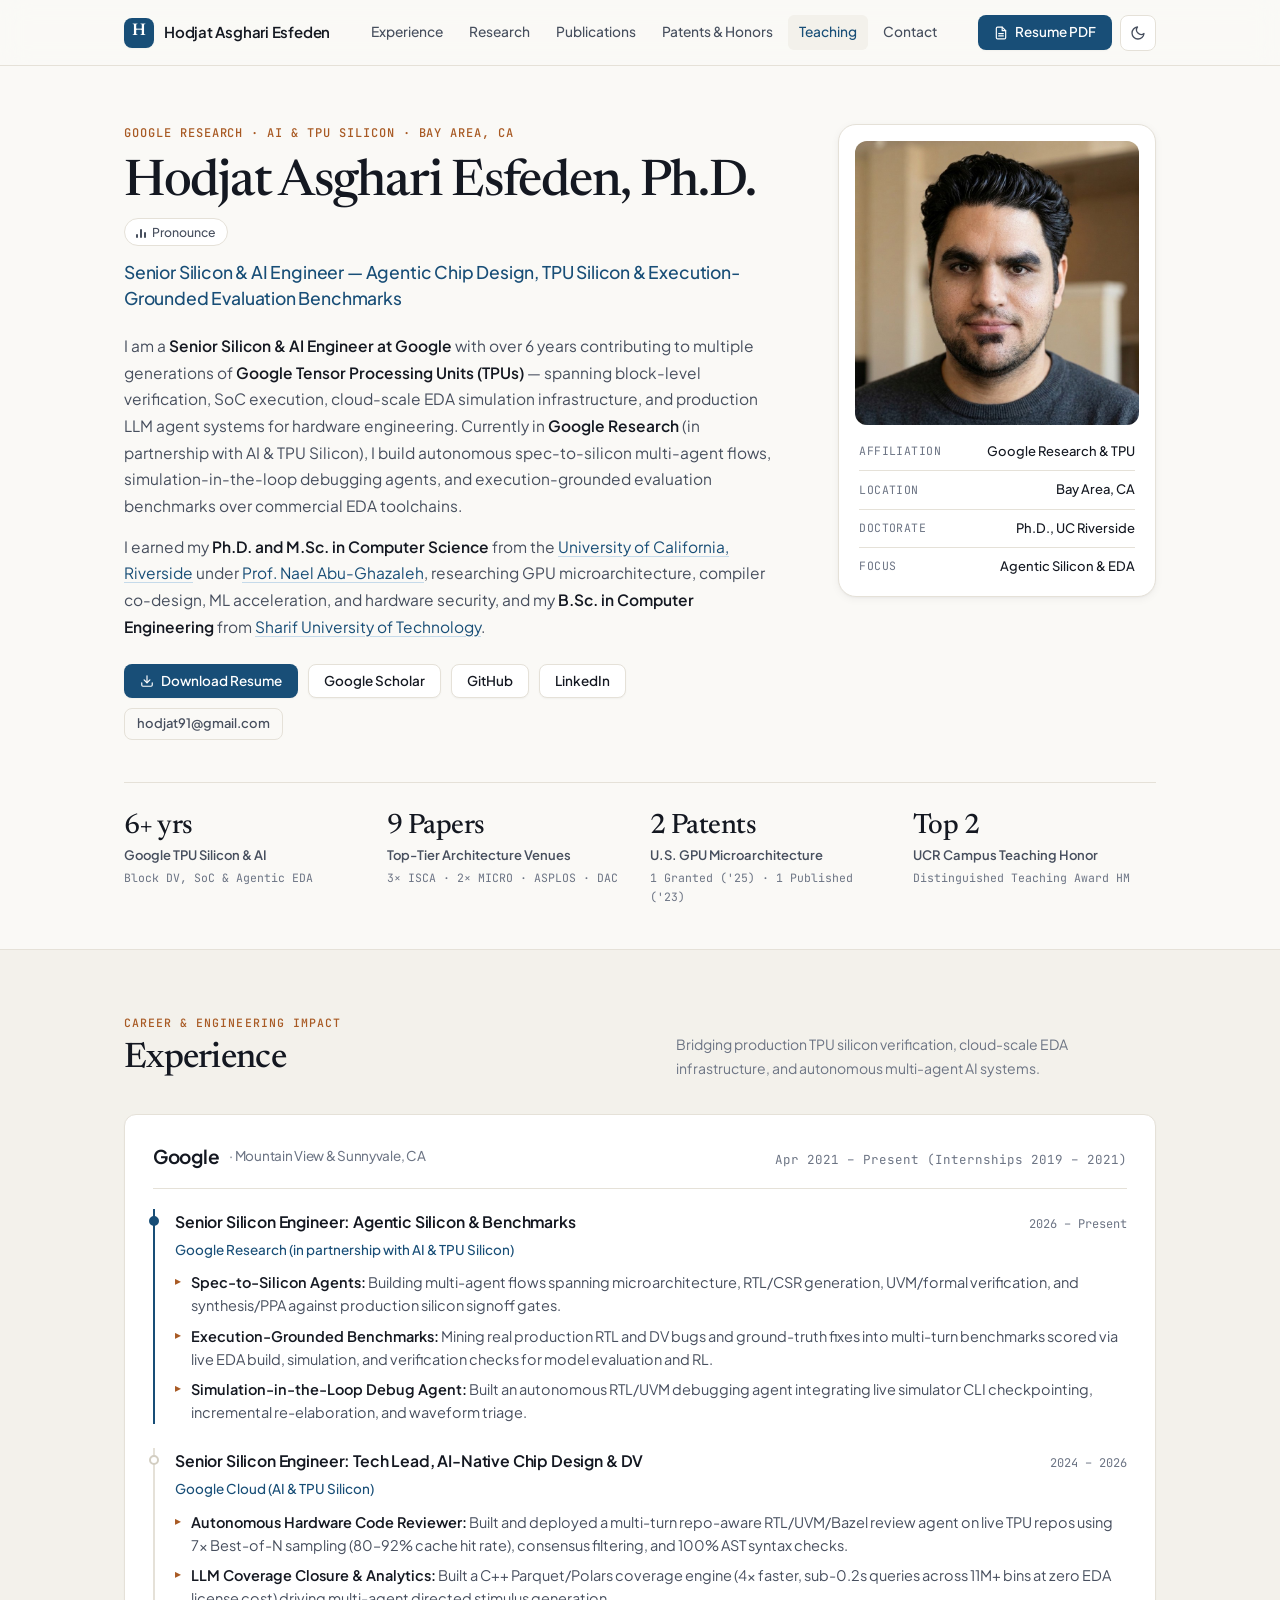
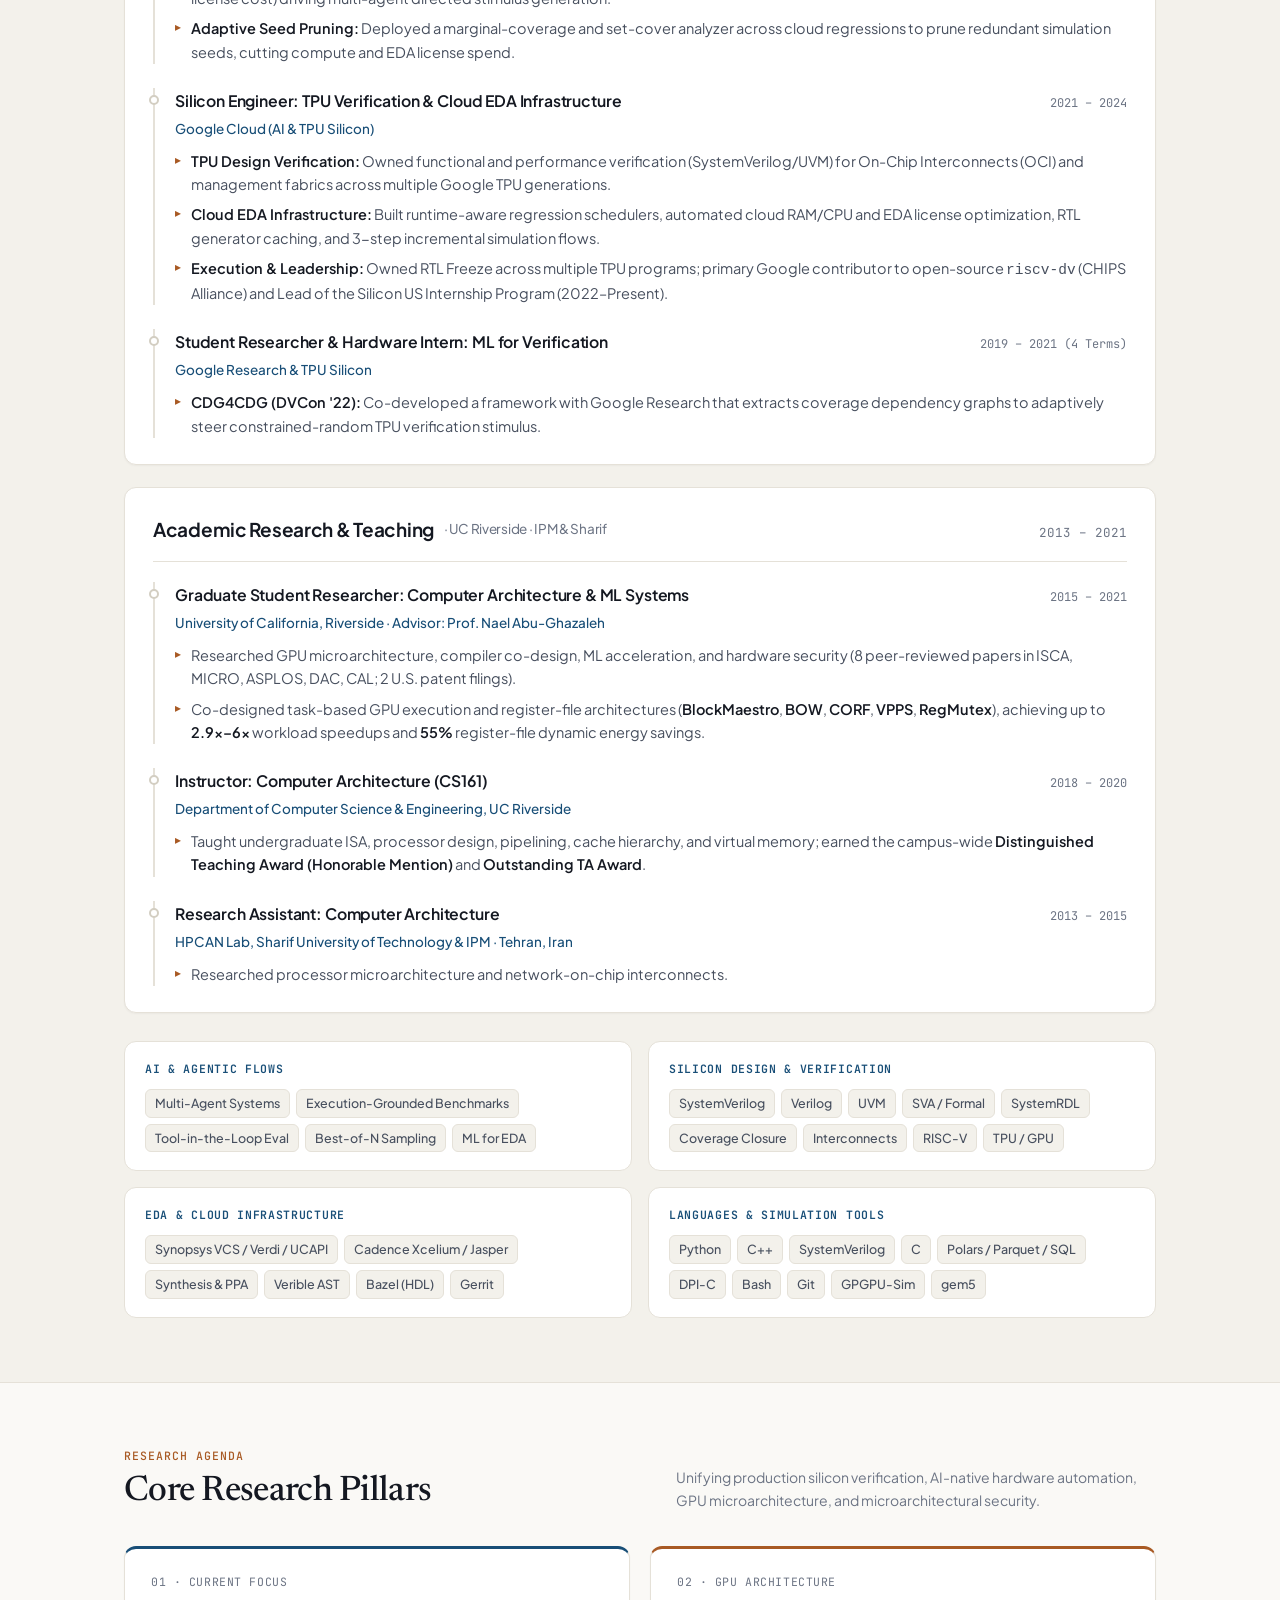
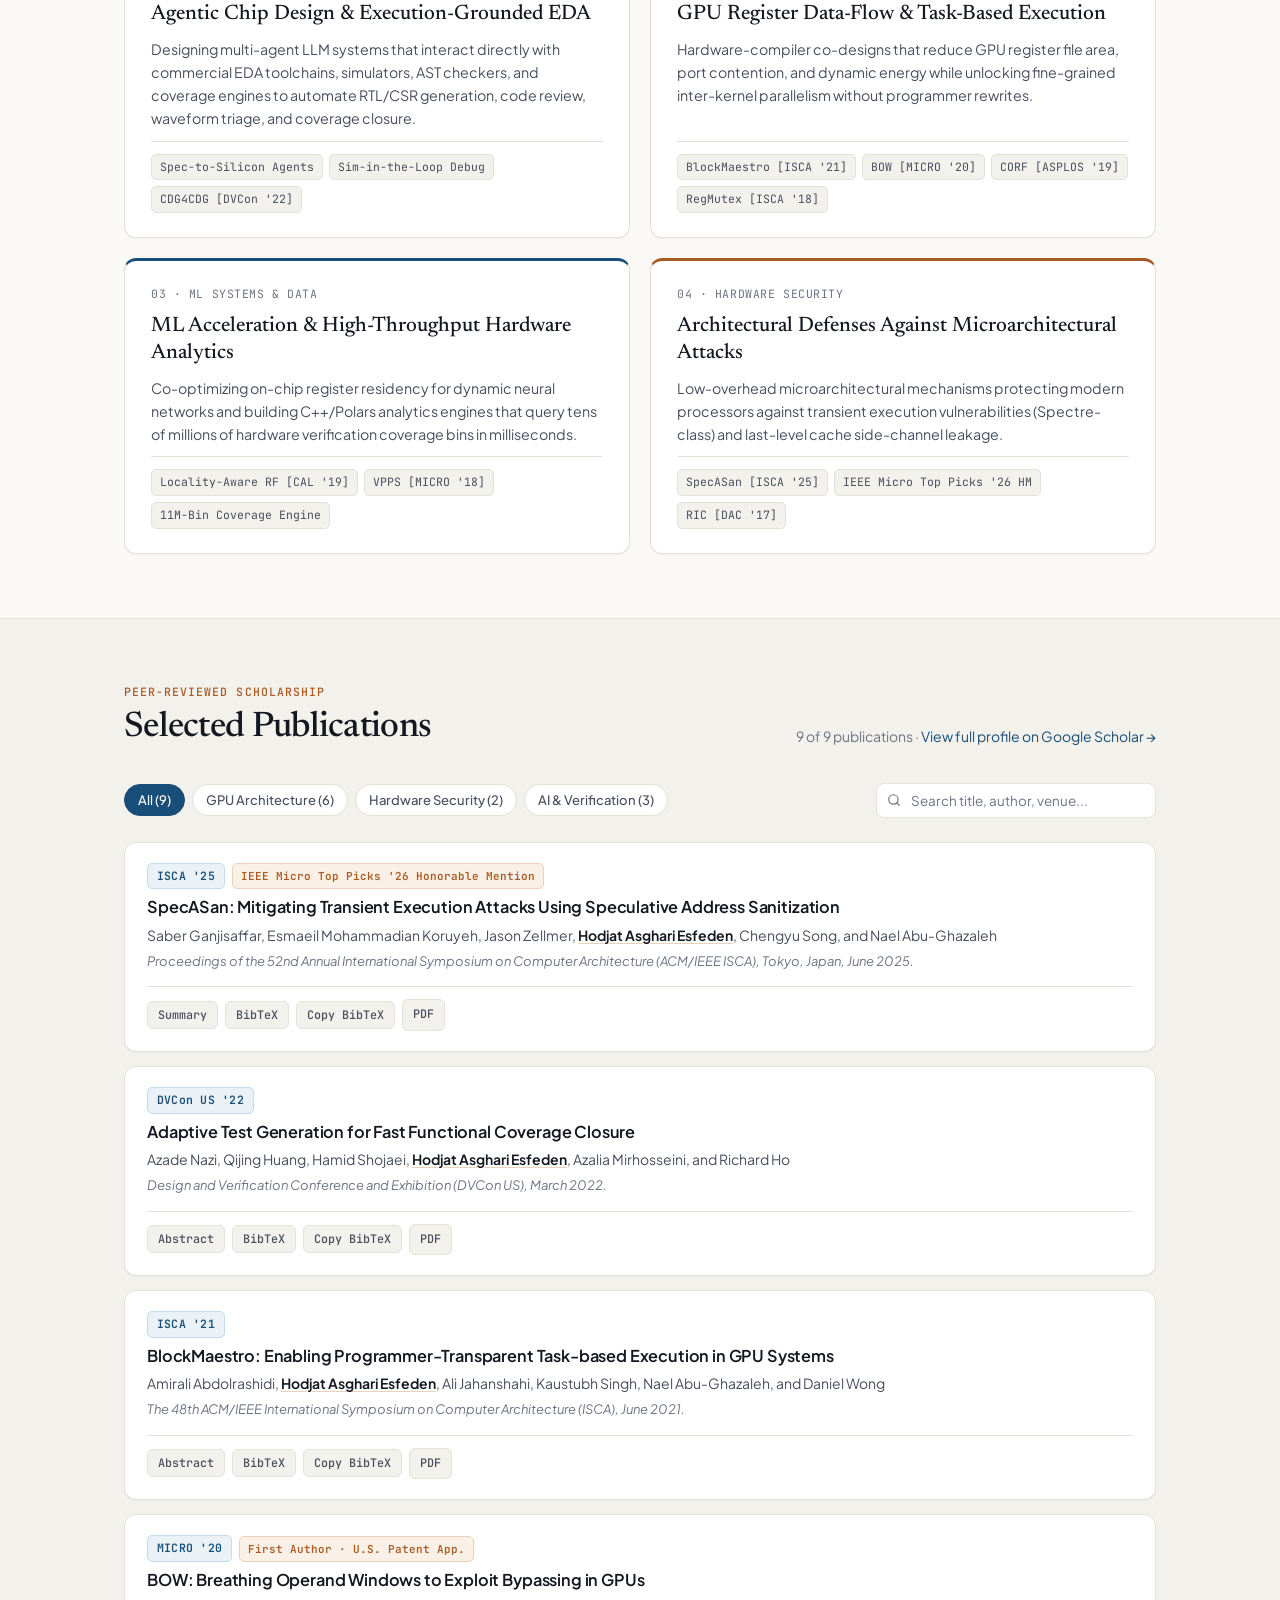
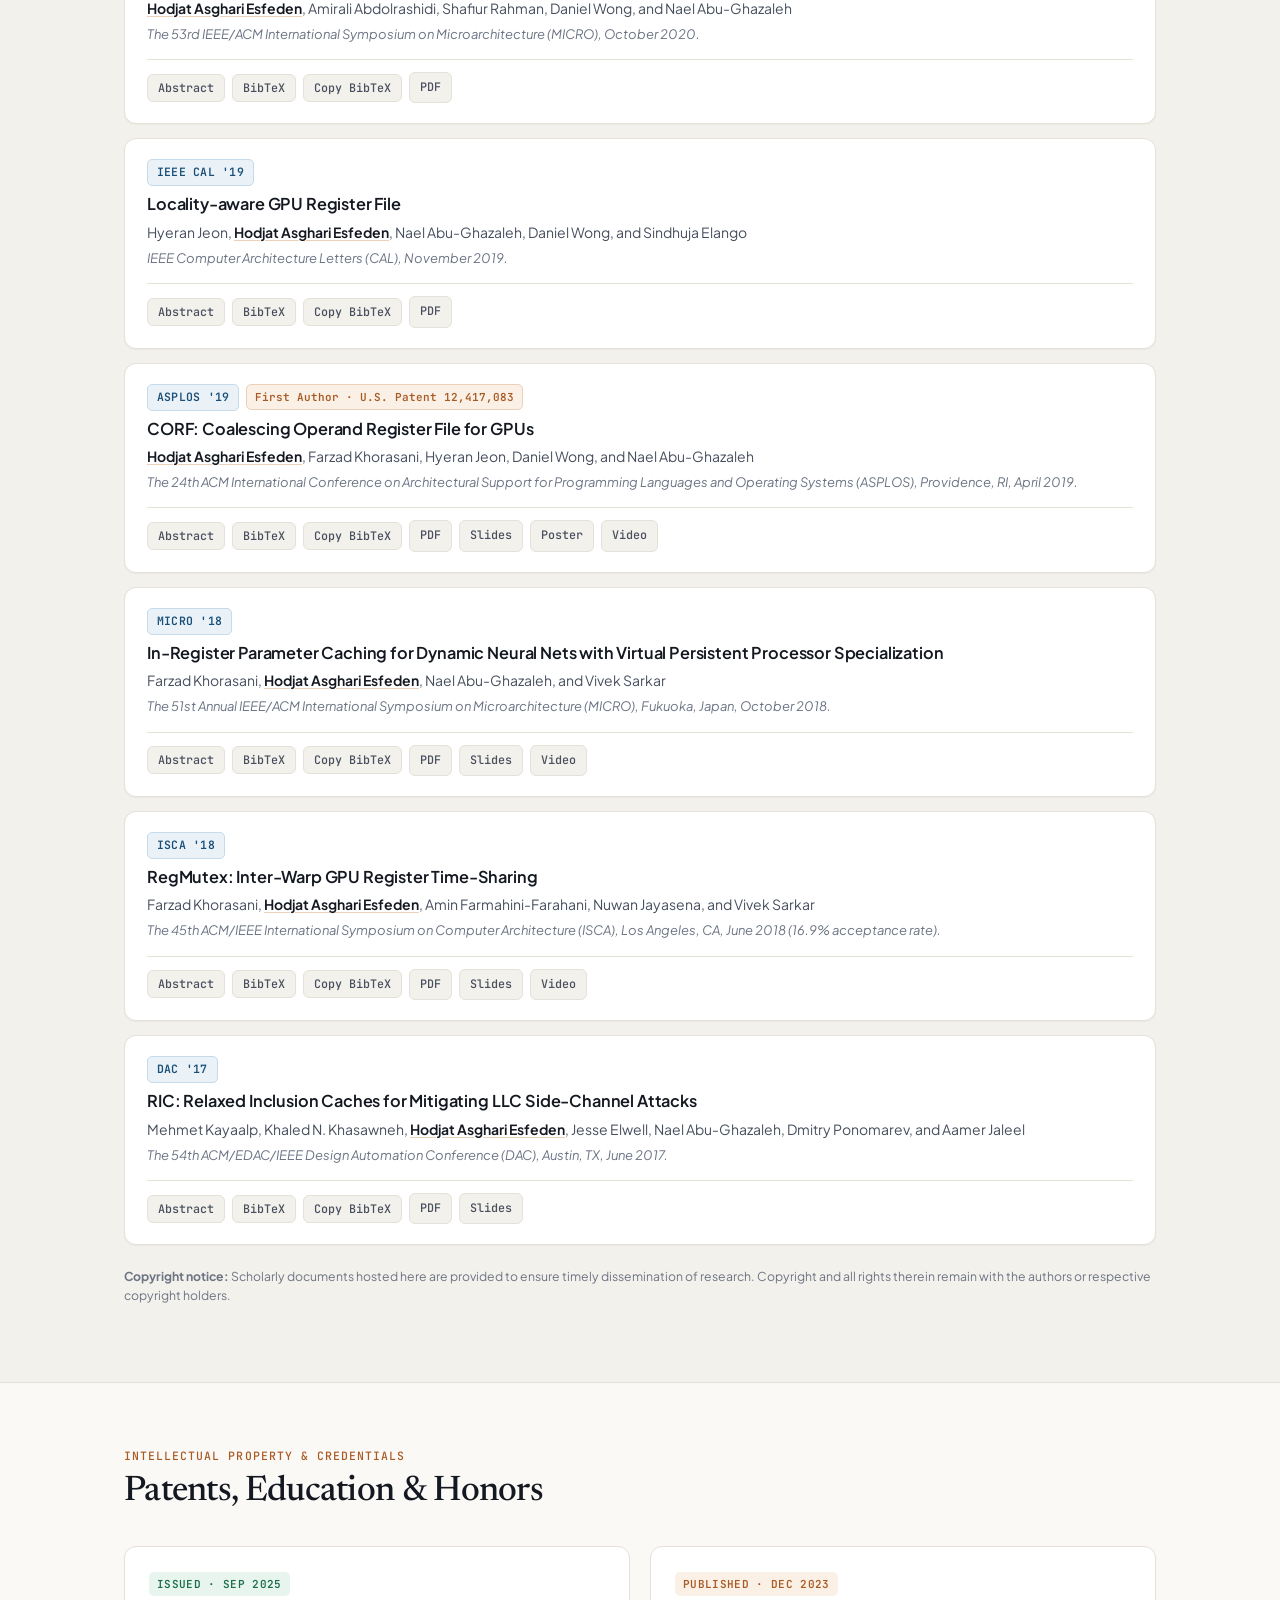
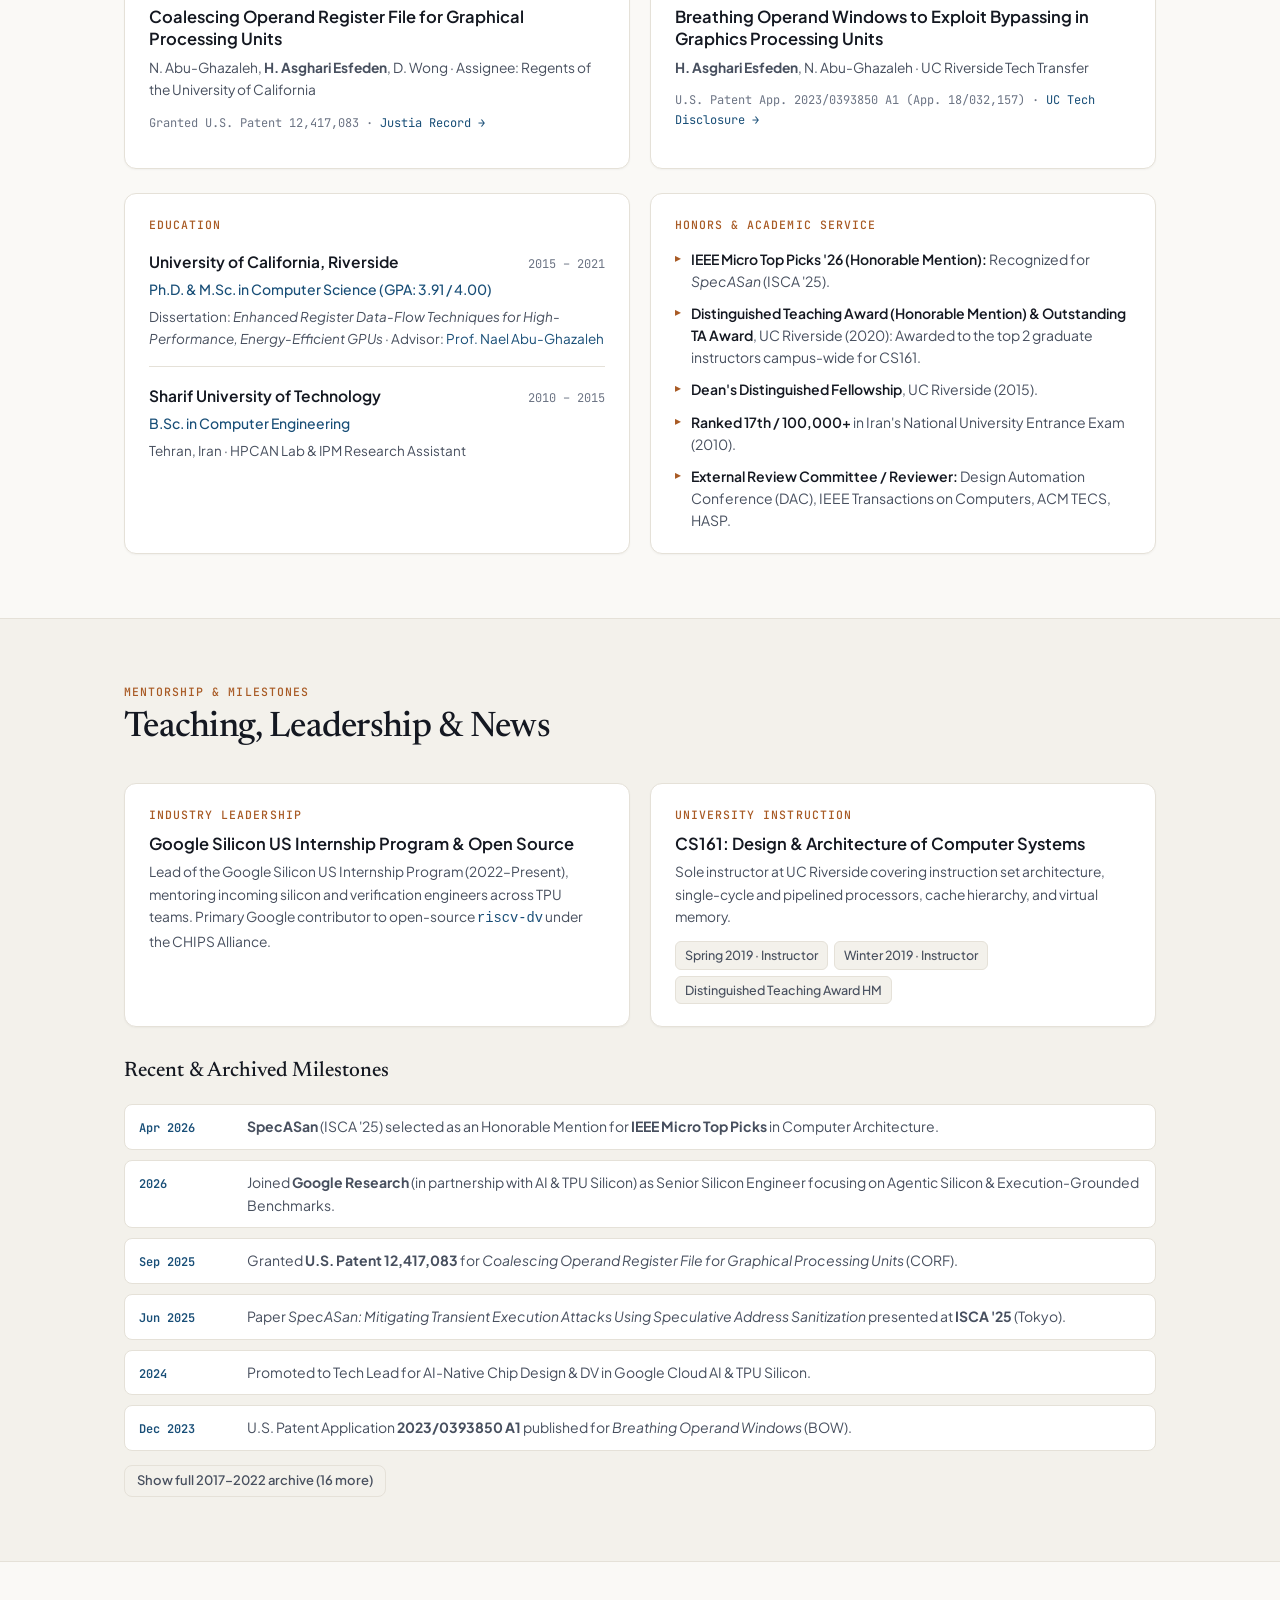
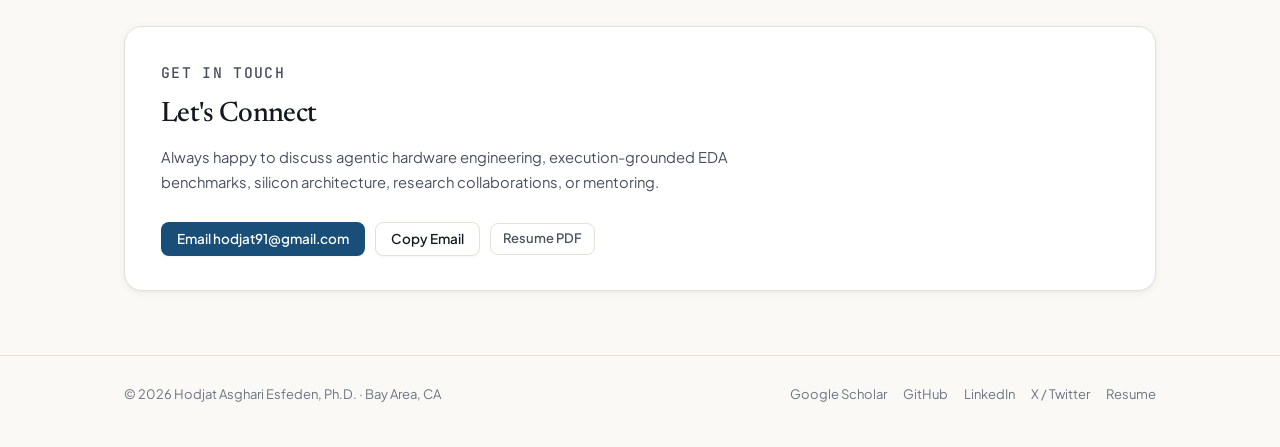
==== index.html @ d4c68d3a "Initial publish of redesigned hodjat.me personal website" ====
<!DOCTYPE html>
<html lang="en">
<head>
  <meta charset="UTF-8" />
  <meta name="viewport" content="width=device-width, initial-scale=1.0" />
  <title>Hodjat Asghari Esfeden, Ph.D. — Senior Silicon &amp; AI Engineer</title>
  <meta name="description" content="Hodjat Asghari Esfeden, Ph.D. — Senior Silicon & AI Engineer at Google (Google Research & TPU Silicon). Agentic chip design, execution-grounded EDA benchmarks, TPU verification, GPU microarchitecture, and hardware security." />
  <meta name="author" content="Hodjat Asghari Esfeden" />
  <meta name="keywords" content="Hodjat Asghari Esfeden, Senior Silicon Engineer, Google Research, Google TPU, Agentic Chip Design, ML for EDA, Design Verification, UVM, SystemVerilog, GPU Microarchitecture, Computer Architecture, ISCA, MICRO, ASPLOS, DAC, UC Riverside" />

  <meta property="og:type" content="website" />
  <meta property="og:url" content="https://hodjat.me/" />
  <meta property="og:title" content="Hodjat Asghari Esfeden, Ph.D. — Senior Silicon &amp; AI Engineer" />
  <meta property="og:description" content="Senior Silicon & AI Engineer at Google building autonomous spec-to-silicon multi-agent flows, execution-grounded EDA benchmarks, and TPU verification infrastructure." />
  <meta property="og:image" content="https://hodjat.me/assets/hodjat-portrait.jpg" />

  <link rel="icon" type="image/svg+xml" href="data:image/svg+xml,%3Csvg xmlns='http://www.w3.org/2000/svg' viewBox='0 0 64 64'%3E%3Crect width='64' height='64' rx='14' fill='%23184e77'/%3E%3Ctext x='50%25' y='54%25' dominant-baseline='middle' text-anchor='middle' fill='%23ffffff' font-family='Georgia,serif' font-size='36' font-weight='600'%3EH%3C/text%3E%3C/svg%3E" />

  <link rel="preconnect" href="https://fonts.googleapis.com" />
  <link rel="preconnect" href="https://fonts.gstatic.com" crossorigin />
  <link href="https://fonts.googleapis.com/css2?family=JetBrains+Mono:wght@400;500;600&family=Newsreader:ital,opsz,wght@0,6..72,400;0,6..72,500;0,6..72,600;1,6..72,400&family=Plus+Jakarta+Sans:wght@400;500;600;700&display=swap" rel="stylesheet" />

  <link rel="stylesheet" href="styles.css" />

  <script type="application/ld+json">
  {
    "@context": "https://schema.org",
    "@type": "Person",
    "name": "Hodjat Asghari Esfeden",
    "honorificSuffix": "Ph.D.",
    "jobTitle": "Senior Silicon & AI Engineer",
    "worksFor": { "@type": "Organization", "name": "Google" },
    "alumniOf": [
      { "@type": "CollegeOrUniversity", "name": "University of California, Riverside" },
      { "@type": "CollegeOrUniversity", "name": "Sharif University of Technology" }
    ],
    "url": "https://hodjat.me",
    "sameAs": [
      "https://www.linkedin.com/in/hodjat-asghari-esfeden-b8448784/",
      "https://scholar.google.com/citations?user=2jTzd5YAAAAJ",
      "https://github.com/hodjat91",
      "https://x.com/hodjat91"
    ]
  }
  </script>
</head>
<body>
  <audio id="name-audio" preload="none">
    <source src="name.ogg" type="audio/ogg" />
  </audio>

  <!-- ==================== Header / Navigation ==================== -->
  <header class="site-header">
    <div class="container nav-inner">
      <a href="#top" class="brand">
        <span class="brand-mark" aria-hidden="true">H</span>
        <span>Hodjat Asghari Esfeden</span>
      </a>

      <nav aria-label="Primary navigation">
        <ul class="nav-links">
          <li><a href="#experience">Experience</a></li>
          <li><a href="#research">Research</a></li>
          <li><a href="#publications">Publications</a></li>
          <li><a href="#patents">Patents &amp; Honors</a></li>
          <li><a href="#teaching">Teaching</a></li>
          <li><a href="#contact">Contact</a></li>
        </ul>
      </nav>

      <div class="nav-actions">
        <a href="Hodjat_Resume.pdf" target="_blank" rel="noopener" class="btn btn-primary nav-resume-desktop" id="nav-resume-btn">
          <svg width="14" height="14" viewBox="0 0 24 24" fill="none" stroke="currentColor" stroke-width="2" stroke-linecap="round" stroke-linejoin="round" aria-hidden="true"><path d="M14 2H6a2 2 0 0 0-2 2v16a2 2 0 0 0 2 2h12a2 2 0 0 0 2-2V8z"/><polyline points="14 2 14 8 20 8"/><line x1="16" y1="13" x2="8" y2="13"/><line x1="16" y1="17" x2="8" y2="17"/></svg>
          Resume PDF
        </a>
        <button type="button" class="icon-btn" id="theme-toggle" aria-label="Switch to dark theme">
          <svg id="icon-moon" width="16" height="16" viewBox="0 0 24 24" fill="none" stroke="currentColor" stroke-width="2" stroke-linecap="round" stroke-linejoin="round" aria-hidden="true"><path d="M21 12.79A9 9 0 1 1 11.21 3 7 7 0 0 0 21 12.79z"/></svg>
          <svg id="icon-sun" style="display:none" width="16" height="16" viewBox="0 0 24 24" fill="none" stroke="currentColor" stroke-width="2" stroke-linecap="round" stroke-linejoin="round" aria-hidden="true"><circle cx="12" cy="12" r="5"/><line x1="12" y1="1" x2="12" y2="3"/><line x1="12" y1="21" x2="12" y2="23"/><line x1="4.22" y1="4.22" x2="5.64" y2="5.64"/><line x1="18.36" y1="18.36" x2="19.78" y2="19.78"/><line x1="1" y1="12" x2="3" y2="12"/><line x1="21" y1="12" x2="23" y2="12"/><line x1="4.22" y1="19.78" x2="5.64" y2="18.36"/><line x1="18.36" y1="5.64" x2="19.78" y2="4.22"/></svg>
        </button>
        <button type="button" class="icon-btn mobile-menu-btn" id="mobile-menu-btn" aria-label="Open menu" aria-expanded="false">
          <svg width="17" height="17" viewBox="0 0 24 24" fill="none" stroke="currentColor" stroke-width="2" stroke-linecap="round" stroke-linejoin="round" aria-hidden="true"><line x1="3" y1="6" x2="21" y2="6"/><line x1="3" y1="12" x2="21" y2="12"/><line x1="3" y1="18" x2="21" y2="18"/></svg>
        </button>
      </div>
    </div>
  </header>

  <div class="mobile-drawer" id="mobile-drawer">
    <ul>
      <li><a href="#experience">Experience</a></li>
      <li><a href="#research">Research</a></li>
      <li><a href="#publications">Publications</a></li>
      <li><a href="#patents">Patents &amp; Honors</a></li>
      <li><a href="#teaching">Teaching</a></li>
      <li><a href="#contact">Contact</a></li>
      <li><a href="Hodjat_Resume.pdf" target="_blank" rel="noopener">Download Resume PDF</a></li>
    </ul>
  </div>

  <!-- ==================== Main Content ==================== -->
  <main id="top">
    <!-- Hero -->
    <section class="hero">
      <div class="container">
        <div class="hero-grid">
          <div>
            <p class="eyebrow">Google Research &middot; AI &amp; TPU Silicon &middot; Bay Area, CA</p>
            <div class="hero-title-row">
              <h1 class="hero-name">Hodjat Asghari Esfeden, Ph.D.</h1>
              <button type="button" class="pronounce-btn" id="pronounce-btn" title="Listen to name pronunciation">
                <span class="sound-bars" aria-hidden="true"><span></span><span></span><span></span></span>
                <span>Pronounce</span>
              </button>
            </div>
            <p class="hero-subtitle">Senior Silicon &amp; AI Engineer &mdash; Agentic Chip Design, TPU Silicon &amp; Execution-Grounded Evaluation Benchmarks</p>

            <div class="hero-bio">
              <p>
                I am a <strong>Senior Silicon &amp; AI Engineer at Google</strong> with over 6 years contributing to multiple generations of <strong>Google Tensor Processing Units (TPUs)</strong> &mdash; spanning block-level verification, SoC execution, cloud-scale EDA simulation infrastructure, and production LLM agent systems for hardware engineering. Currently in <strong>Google Research</strong> (in partnership with AI &amp; TPU Silicon), I build autonomous spec-to-silicon multi-agent flows, simulation-in-the-loop debugging agents, and execution-grounded evaluation benchmarks over commercial EDA toolchains.
              </p>
              <p>
                I earned my <strong>Ph.D. and M.Sc. in Computer Science</strong> from the <a href="https://www.ucr.edu/" target="_blank" rel="noopener">University of California, Riverside</a> under <a href="https://www.cs.ucr.edu/~nael/" target="_blank" rel="noopener">Prof. Nael Abu-Ghazaleh</a>, researching GPU microarchitecture, compiler co-design, ML acceleration, and hardware security, and my <strong>B.Sc. in Computer Engineering</strong> from <a href="https://en.sharif.ir/" target="_blank" rel="noopener">Sharif University of Technology</a>.
              </p>
            </div>

            <div class="hero-links">
              <a href="Hodjat_Resume.pdf" target="_blank" rel="noopener" class="btn btn-primary" id="hero-resume-btn">
                <svg width="14" height="14" viewBox="0 0 24 24" fill="none" stroke="currentColor" stroke-width="2" stroke-linecap="round" stroke-linejoin="round" aria-hidden="true"><path d="M21 15v4a2 2 0 0 1-2 2H5a2 2 0 0 1-2-2v-4"/><polyline points="7 10 12 15 17 10"/><line x1="12" y1="15" x2="12" y2="3"/></svg>
                Download Resume
              </a>
              <a href="https://scholar.google.com/citations?user=2jTzd5YAAAAJ" target="_blank" rel="noopener" class="btn btn-secondary">
                Google Scholar
              </a>
              <a href="https://github.com/hodjat91" target="_blank" rel="noopener" class="btn btn-secondary">
                GitHub
              </a>
              <a href="https://www.linkedin.com/in/hodjat-asghari-esfeden-b8448784/" target="_blank" rel="noopener" class="btn btn-secondary" id="hero-linkedin-link">
                LinkedIn
              </a>
              <a href="mailto:hodjat91@gmail.com" class="btn btn-ghost">
                hodjat91@gmail.com
              </a>
            </div>
          </div>

          <aside class="portrait-card" aria-label="Profile overview">
            <div class="portrait-frame">
              <img src="assets/hodjat-portrait.jpg" alt="Portrait of Hodjat Asghari Esfeden" width="800" height="800" />
            </div>
            <div class="portrait-meta">
              <div class="meta-row">
                <span class="meta-label">Affiliation</span>
                <span class="meta-val">Google Research &amp; TPU</span>
              </div>
              <div class="meta-row">
                <span class="meta-label">Location</span>
                <span class="meta-val">Bay Area, CA</span>
              </div>
              <div class="meta-row">
                <span class="meta-label">Doctorate</span>
                <span class="meta-val">Ph.D., UC Riverside</span>
              </div>
              <div class="meta-row">
                <span class="meta-label">Focus</span>
                <span class="meta-val">Agentic Silicon &amp; EDA</span>
              </div>
            </div>
          </aside>
        </div>

        <div class="impact-strip" aria-label="Career highlights">
          <div class="impact-item">
            <span class="impact-num">6+ yrs</span>
            <span class="impact-label">Google TPU Silicon &amp; AI</span>
            <span class="impact-sub">Block DV, SoC &amp; Agentic EDA</span>
          </div>
          <div class="impact-item">
            <span class="impact-num">9 Papers</span>
            <span class="impact-label">Top-Tier Architecture Venues</span>
            <span class="impact-sub">3&times; ISCA &middot; 2&times; MICRO &middot; ASPLOS &middot; DAC</span>
          </div>
          <div class="impact-item">
            <span class="impact-num">2 Patents</span>
            <span class="impact-label">U.S. GPU Microarchitecture</span>
            <span class="impact-sub">1 Granted ('25) &middot; 1 Published ('23)</span>
          </div>
          <div class="impact-item">
            <span class="impact-num">Top 2</span>
            <span class="impact-label">UCR Campus Teaching Honor</span>
            <span class="impact-sub">Distinguished Teaching Award HM</span>
          </div>
        </div>
      </div>
    </section>

    <!-- ==================== Experience & Technical Expertise ==================== -->
    <section id="experience" class="band alt">
      <div class="container">
        <div class="section-head">
          <div>
            <p class="section-kicker">Career &amp; Engineering Impact</p>
            <h2 class="section-title">Experience</h2>
          </div>
          <p class="section-note">Bridging production TPU silicon verification, cloud-scale EDA infrastructure, and autonomous multi-agent AI systems.</p>
        </div>

        <div class="exp-stack">
          <!-- Google -->
          <article class="exp-org-card">
            <div class="exp-org-header">
              <h3 class="exp-org-name">Google <span class="exp-org-loc">&middot; Mountain View &amp; Sunnyvale, CA</span></h3>
              <span class="exp-org-span">Apr 2021 &ndash; Present (Internships 2019 &ndash; 2021)</span>
            </div>

            <div class="role-list">
              <div class="role-item current">
                <div class="role-top">
                  <h4 class="role-title">Senior Silicon Engineer: Agentic Silicon &amp; Benchmarks</h4>
                  <span class="role-dates">2026 &ndash; Present</span>
                </div>
                <p class="role-team">Google Research (in partnership with AI &amp; TPU Silicon)</p>
                <ul class="role-bullets">
                  <li><strong>Spec-to-Silicon Agents:</strong> Building multi-agent flows spanning microarchitecture, RTL/CSR generation, UVM/formal verification, and synthesis/PPA against production silicon signoff gates.</li>
                  <li><strong>Execution-Grounded Benchmarks:</strong> Mining real production RTL and DV bugs and ground-truth fixes into multi-turn benchmarks scored via live EDA build, simulation, and verification checks for model evaluation and RL.</li>
                  <li><strong>Simulation-in-the-Loop Debug Agent:</strong> Built an autonomous RTL/UVM debugging agent integrating live simulator CLI checkpointing, incremental re-elaboration, and waveform triage.</li>
                </ul>
              </div>

              <div class="role-item">
                <div class="role-top">
                  <h4 class="role-title">Senior Silicon Engineer: Tech Lead, AI-Native Chip Design &amp; DV</h4>
                  <span class="role-dates">2024 &ndash; 2026</span>
                </div>
                <p class="role-team">Google Cloud (AI &amp; TPU Silicon)</p>
                <ul class="role-bullets">
                  <li><strong>Autonomous Hardware Code Reviewer:</strong> Built and deployed a multi-turn repo-aware RTL/UVM/Bazel review agent on live TPU repos using 7&times; Best-of-N sampling (80&ndash;92% cache hit rate), consensus filtering, and 100% AST syntax checks.</li>
                  <li><strong>LLM Coverage Closure &amp; Analytics:</strong> Built a C++ Parquet/Polars coverage engine (4&times; faster, sub-0.2s queries across 11M+ bins at zero EDA license cost) driving multi-agent directed stimulus generation.</li>
                  <li><strong>Adaptive Seed Pruning:</strong> Deployed a marginal-coverage and set-cover analyzer across cloud regressions to prune redundant simulation seeds, cutting compute and EDA license spend.</li>
                </ul>
              </div>

              <div class="role-item">
                <div class="role-top">
                  <h4 class="role-title">Silicon Engineer: TPU Verification &amp; Cloud EDA Infrastructure</h4>
                  <span class="role-dates">2021 &ndash; 2024</span>
                </div>
                <p class="role-team">Google Cloud (AI &amp; TPU Silicon)</p>
                <ul class="role-bullets">
                  <li><strong>TPU Design Verification:</strong> Owned functional and performance verification (SystemVerilog/UVM) for On-Chip Interconnects (OCI) and management fabrics across multiple Google TPU generations.</li>
                  <li><strong>Cloud EDA Infrastructure:</strong> Built runtime-aware regression schedulers, automated cloud RAM/CPU and EDA license optimization, RTL generator caching, and 3-step incremental simulation flows.</li>
                  <li><strong>Execution &amp; Leadership:</strong> Owned RTL Freeze across multiple TPU programs; primary Google contributor to open-source <code>riscv-dv</code> (CHIPS Alliance) and Lead of the Silicon US Internship Program (2022&ndash;Present).</li>
                </ul>
              </div>

              <div class="role-item">
                <div class="role-top">
                  <h4 class="role-title">Student Researcher &amp; Hardware Intern: ML for Verification</h4>
                  <span class="role-dates">2019 &ndash; 2021 (4 Terms)</span>
                </div>
                <p class="role-team">Google Research &amp; TPU Silicon</p>
                <ul class="role-bullets">
                  <li><strong>CDG4CDG (DVCon '22):</strong> Co-developed a framework with Google Research that extracts coverage dependency graphs to adaptively steer constrained-random TPU verification stimulus.</li>
                </ul>
              </div>
            </div>
          </article>

          <!-- Academic Research -->
          <article class="exp-org-card">
            <div class="exp-org-header">
              <h3 class="exp-org-name">Academic Research &amp; Teaching <span class="exp-org-loc">&middot; UC Riverside &middot; IPM &amp; Sharif</span></h3>
              <span class="exp-org-span">2013 &ndash; 2021</span>
            </div>

            <div class="role-list">
              <div class="role-item">
                <div class="role-top">
                  <h4 class="role-title">Graduate Student Researcher: Computer Architecture &amp; ML Systems</h4>
                  <span class="role-dates">2015 &ndash; 2021</span>
                </div>
                <p class="role-team">University of California, Riverside &middot; Advisor: Prof. Nael Abu-Ghazaleh</p>
                <ul class="role-bullets">
                  <li>Researched GPU microarchitecture, compiler co-design, ML acceleration, and hardware security (8 peer-reviewed papers in ISCA, MICRO, ASPLOS, DAC, CAL; 2 U.S. patent filings).</li>
                  <li>Co-designed task-based GPU execution and register-file architectures (<strong>BlockMaestro</strong>, <strong>BOW</strong>, <strong>CORF</strong>, <strong>VPPS</strong>, <strong>RegMutex</strong>), achieving up to <strong>2.9&times;&ndash;6&times;</strong> workload speedups and <strong>55%</strong> register-file dynamic energy savings.</li>
                </ul>
              </div>

              <div class="role-item">
                <div class="role-top">
                  <h4 class="role-title">Instructor: Computer Architecture (CS161)</h4>
                  <span class="role-dates">2018 &ndash; 2020</span>
                </div>
                <p class="role-team">Department of Computer Science &amp; Engineering, UC Riverside</p>
                <ul class="role-bullets">
                  <li>Taught undergraduate ISA, processor design, pipelining, cache hierarchy, and virtual memory; earned the campus-wide <strong>Distinguished Teaching Award (Honorable Mention)</strong> and <strong>Outstanding TA Award</strong>.</li>
                </ul>
              </div>

              <div class="role-item">
                <div class="role-top">
                  <h4 class="role-title">Research Assistant: Computer Architecture</h4>
                  <span class="role-dates">2013 &ndash; 2015</span>
                </div>
                <p class="role-team">HPCAN Lab, Sharif University of Technology &amp; IPM &middot; Tehran, Iran</p>
                <ul class="role-bullets">
                  <li>Researched processor microarchitecture and network-on-chip interconnects.</li>
                </ul>
              </div>
            </div>
          </article>
        </div>

        <!-- Technical Expertise -->
        <div class="skills-grid" aria-label="Technical expertise">
          <div class="skill-box">
            <h3 class="skill-cat">AI &amp; Agentic Flows</h3>
            <div class="tag-row">
              <span class="tag">Multi-Agent Systems</span>
              <span class="tag">Execution-Grounded Benchmarks</span>
              <span class="tag">Tool-in-the-Loop Eval</span>
              <span class="tag">Best-of-N Sampling</span>
              <span class="tag">ML for EDA</span>
            </div>
          </div>
          <div class="skill-box">
            <h3 class="skill-cat">Silicon Design &amp; Verification</h3>
            <div class="tag-row">
              <span class="tag">SystemVerilog</span>
              <span class="tag">Verilog</span>
              <span class="tag">UVM</span>
              <span class="tag">SVA / Formal</span>
              <span class="tag">SystemRDL</span>
              <span class="tag">Coverage Closure</span>
              <span class="tag">Interconnects</span>
              <span class="tag">RISC-V</span>
              <span class="tag">TPU / GPU</span>
            </div>
          </div>
          <div class="skill-box">
            <h3 class="skill-cat">EDA &amp; Cloud Infrastructure</h3>
            <div class="tag-row">
              <span class="tag">Synopsys VCS / Verdi / UCAPI</span>
              <span class="tag">Cadence Xcelium / Jasper</span>
              <span class="tag">Synthesis &amp; PPA</span>
              <span class="tag">Verible AST</span>
              <span class="tag">Bazel (HDL)</span>
              <span class="tag">Gerrit</span>
            </div>
          </div>
          <div class="skill-box">
            <h3 class="skill-cat">Languages &amp; Simulation Tools</h3>
            <div class="tag-row">
              <span class="tag">Python</span>
              <span class="tag">C++</span>
              <span class="tag">SystemVerilog</span>
              <span class="tag">C</span>
              <span class="tag">Polars / Parquet / SQL</span>
              <span class="tag">DPI-C</span>
              <span class="tag">Bash</span>
              <span class="tag">Git</span>
              <span class="tag">GPGPU-Sim</span>
              <span class="tag">gem5</span>
            </div>
          </div>
        </div>
      </div>
    </section>

    <!-- ==================== Research Themes ==================== -->
    <section id="research" class="band">
      <div class="container">
        <div class="section-head">
          <div>
            <p class="section-kicker">Research Agenda</p>
            <h2 class="section-title">Core Research Pillars</h2>
          </div>
          <p class="section-note">Unifying production silicon verification, AI-native hardware automation, GPU microarchitecture, and microarchitectural security.</p>
        </div>

        <div class="pillars-grid">
          <article class="pillar-card">
            <span class="pillar-num">01 &middot; CURRENT FOCUS</span>
            <h3>Agentic Chip Design &amp; Execution-Grounded EDA</h3>
            <p>Designing multi-agent LLM systems that interact directly with commercial EDA toolchains, simulators, AST checkers, and coverage engines to automate RTL/CSR generation, code review, waveform triage, and coverage closure.</p>
            <div class="pillar-works">
              <span class="work-chip">Spec-to-Silicon Agents</span>
              <span class="work-chip">Sim-in-the-Loop Debug</span>
              <span class="work-chip">CDG4CDG [DVCon '22]</span>
            </div>
          </article>

          <article class="pillar-card">
            <span class="pillar-num">02 &middot; GPU ARCHITECTURE</span>
            <h3>GPU Register Data-Flow &amp; Task-Based Execution</h3>
            <p>Hardware-compiler co-designs that reduce GPU register file area, port contention, and dynamic energy while unlocking fine-grained inter-kernel parallelism without programmer rewrites.</p>
            <div class="pillar-works">
              <span class="work-chip">BlockMaestro [ISCA '21]</span>
              <span class="work-chip">BOW [MICRO '20]</span>
              <span class="work-chip">CORF [ASPLOS '19]</span>
              <span class="work-chip">RegMutex [ISCA '18]</span>
            </div>
          </article>

          <article class="pillar-card">
            <span class="pillar-num">03 &middot; ML SYSTEMS &amp; DATA</span>
            <h3>ML Acceleration &amp; High-Throughput Hardware Analytics</h3>
            <p>Co-optimizing on-chip register residency for dynamic neural networks and building C++/Polars analytics engines that query tens of millions of hardware verification coverage bins in milliseconds.</p>
            <div class="pillar-works">
              <span class="work-chip">Locality-Aware RF [CAL '19]</span>
              <span class="work-chip">VPPS [MICRO '18]</span>
              <span class="work-chip">11M-Bin Coverage Engine</span>
            </div>
          </article>

          <article class="pillar-card">
            <span class="pillar-num">04 &middot; HARDWARE SECURITY</span>
            <h3>Architectural Defenses Against Microarchitectural Attacks</h3>
            <p>Low-overhead microarchitectural mechanisms protecting modern processors against transient execution vulnerabilities (Spectre-class) and last-level cache side-channel leakage.</p>
            <div class="pillar-works">
              <span class="work-chip">SpecASan [ISCA '25]</span>
              <span class="work-chip">IEEE Micro Top Picks '26 HM</span>
              <span class="work-chip">RIC [DAC '17]</span>
            </div>
          </article>
        </div>
      </div>
    </section>

    <!-- ==================== Publications Explorer ==================== -->
    <section id="publications" class="band alt">
      <div class="container">
        <div class="section-head">
          <div>
            <p class="section-kicker">Peer-Reviewed Scholarship</p>
            <h2 class="section-title">Selected Publications</h2>
          </div>
          <p class="section-note">
            <span id="pub-count-label">9 of 9 publications</span> &middot;
            <a href="https://scholar.google.com/citations?user=2jTzd5YAAAAJ" target="_blank" rel="noopener">View full profile on Google Scholar &rarr;</a>
          </p>
        </div>

        <div class="pub-controls">
          <div class="filter-group" role="group" aria-label="Filter publications by topic">
            <button type="button" class="filter-btn active" data-filter="all">All (9)</button>
            <button type="button" class="filter-btn" data-filter="gpu">GPU Architecture (6)</button>
            <button type="button" class="filter-btn" data-filter="security">Hardware Security (2)</button>
            <button type="button" class="filter-btn" data-filter="ml-eda">AI &amp; Verification (3)</button>
          </div>
          <div class="pub-search">
            <svg width="14" height="14" viewBox="0 0 24 24" fill="none" stroke="currentColor" stroke-width="2" stroke-linecap="round" stroke-linejoin="round" aria-hidden="true"><circle cx="11" cy="11" r="8"/><line x1="21" y1="21" x2="16.65" y2="16.65"/></svg>
            <input type="search" id="pub-search-input" placeholder="Search title, author, venue..." aria-label="Search publications" />
          </div>
        </div>

        <div class="pub-list" id="pub-list">
          <!-- 1. SpecASan ISCA '25 -->
          <article class="pub-card" data-topics="security">
            <div class="pub-badges">
              <span class="venue-badge">ISCA '25</span>
              <span class="award-badge">IEEE Micro Top Picks '26 Honorable Mention</span>
            </div>
            <h3 class="pub-title">SpecASan: Mitigating Transient Execution Attacks Using Speculative Address Sanitization</h3>
            <p class="pub-authors">Saber Ganjisaffar, Esmaeil Mohammadian Koruyeh, Jason Zellmer, <strong>Hodjat Asghari Esfeden</strong>, Chengyu Song, and Nael Abu-Ghazaleh</p>
            <p class="pub-venue-full">Proceedings of the 52nd Annual International Symposium on Computer Architecture (ACM/IEEE ISCA), Tokyo, Japan, June 2025.</p>
            <div class="pub-actions">
              <button type="button" class="pub-btn" data-toggle-drawer="abs-specasan" aria-expanded="false">Summary</button>
              <button type="button" class="pub-btn" data-toggle-drawer="bib-specasan" aria-expanded="false">BibTeX</button>
              <button type="button" class="pub-btn" data-copy-bib="bib-code-specasan">Copy BibTeX</button>
              <a href="pubs/SpecASan_ISCA25.pdf" target="_blank" rel="noopener" class="pub-btn">PDF</a>
            </div>
            <div class="pub-drawer" id="abs-specasan">
              SpecASan introduces speculative address sanitization leveraging hardware memory tagging (Arm MTE) to defend out-of-order processors against transient execution and speculative memory-error attacks at low microarchitectural overhead. Selected as an Honorable Mention for IEEE Micro Top Picks in Computer Architecture (2026).
            </div>
            <div class="pub-drawer" id="bib-specasan">
<pre id="bib-code-specasan">@inproceedings{ganjisaffar2025specasan,
  title     = {SpecASan: Mitigating Transient Execution Attacks Using Speculative Address Sanitization},
  author    = {Ganjisaffar, Saber and Koruyeh, Esmaeil Mohammadian and Zellmer, Jason and Asghari Esfeden, Hodjat and Song, Chengyu and Abu-Ghazaleh, Nael},
  booktitle = {Proceedings of the 52nd Annual International Symposium on Computer Architecture (ISCA)},
  year      = {2025}
}</pre>
            </div>
          </article>

          <!-- 2. CDG4CDG DVCon '22 -->
          <article class="pub-card" data-topics="ml-eda">
            <div class="pub-badges">
              <span class="venue-badge">DVCon US '22</span>
            </div>
            <h3 class="pub-title">Adaptive Test Generation for Fast Functional Coverage Closure</h3>
            <p class="pub-authors">Azade Nazi, Qijing Huang, Hamid Shojaei, <strong>Hodjat Asghari Esfeden</strong>, Azalia Mirhosseini, and Richard Ho</p>
            <p class="pub-venue-full">Design and Verification Conference and Exhibition (DVCon US), March 2022.</p>
            <div class="pub-actions">
              <button type="button" class="pub-btn" data-toggle-drawer="abs-dvcon22" aria-expanded="false">Abstract</button>
              <button type="button" class="pub-btn" data-toggle-drawer="bib-dvcon22" aria-expanded="false">BibTeX</button>
              <button type="button" class="pub-btn" data-copy-bib="bib-code-dvcon22">Copy BibTeX</button>
              <a href="pubs/CDG4CDG_DVCon22.pdf" target="_blank" rel="noopener" class="pub-btn">PDF</a>
            </div>
            <div class="pub-drawer" id="abs-dvcon22">
              In this work, we propose a low-overhead framework (CDG4CDG) that automatically extracts the coverage dependency graph associated with a hardware design and leverages the dependency information for adaptive constrained-random test stimuli generation. Experimental results across open-source and large-scale real-world Google TPU designs confirm significantly faster functional coverage convergence with no manual human effort required.
            </div>
            <div class="pub-drawer" id="bib-dvcon22">
<pre id="bib-code-dvcon22">@inproceedings{nazi2022adaptive,
  title     = {Adaptive Test Generation for Fast Functional Coverage Closure},
  author    = {Nazi, Azade and Huang, Qijing and Shojaei, Hamid and Asghari Esfeden, Hodjat and Mirhosseini, Azalia and Ho, Richard},
  booktitle = {Design and Verification Conference and Exhibition (DVCon US)},
  year      = {2022}
}</pre>
            </div>
          </article>

          <!-- 3. BlockMaestro ISCA '21 -->
          <article class="pub-card" data-topics="gpu">
            <div class="pub-badges">
              <span class="venue-badge">ISCA '21</span>
            </div>
            <h3 class="pub-title">BlockMaestro: Enabling Programmer-Transparent Task-based Execution in GPU Systems</h3>
            <p class="pub-authors">Amirali Abdolrashidi, <strong>Hodjat Asghari Esfeden</strong>, Ali Jahanshahi, Kaustubh Singh, Nael Abu-Ghazaleh, and Daniel Wong</p>
            <p class="pub-venue-full">The 48th ACM/IEEE International Symposium on Computer Architecture (ISCA), June 2021.</p>
            <div class="pub-actions">
              <button type="button" class="pub-btn" data-toggle-drawer="abs-blockmaestro" aria-expanded="false">Abstract</button>
              <button type="button" class="pub-btn" data-toggle-drawer="bib-blockmaestro" aria-expanded="false">BibTeX</button>
              <button type="button" class="pub-btn" data-copy-bib="bib-code-blockmaestro">Copy BibTeX</button>
              <a href="pubs/BlockMaestro_ISCA21.pdf" target="_blank" rel="noopener" class="pub-btn">PDF</a>
            </div>
            <div class="pub-drawer" id="abs-blockmaestro">
              Emerging GPU workloads contain hundreds or thousands of kernel launches with inter-kernel data dependencies that cause high launch overhead, synchronization stalls, and under-utilization. BlockMaestro is a software-hardware solution combining command queue reordering, kernel-launch-time static analysis, kernel pre-launching, and runtime hardware dependency resolution to enable programmer-transparent thread-block-level task execution, achieving 51.76% average speedup (up to 2.92&times;) on data-dependent benchmarks with minimal hardware overhead.
            </div>
            <div class="pub-drawer" id="bib-blockmaestro">
<pre id="bib-code-blockmaestro">@inproceedings{abdolrashidi2021blockmaestro,
  title     = {BlockMaestro: Enabling Programmer-Transparent Task-based Execution in GPU Systems},
  author    = {Abdolrashidi, Amirali and Asghari Esfeden, Hodjat and Jahanshahi, Ali and Singh, Kaustubh and Abu-Ghazaleh, Nael and Wong, Daniel},
  booktitle = {Proceedings of the 48th Annual International Symposium on Computer Architecture (ISCA)},
  year      = {2021}
}</pre>
            </div>
          </article>

          <!-- 4. BOW MICRO '20 -->
          <article class="pub-card" data-topics="gpu">
            <div class="pub-badges">
              <span class="venue-badge">MICRO '20</span>
              <span class="award-badge">First Author &middot; U.S. Patent App.</span>
            </div>
            <h3 class="pub-title">BOW: Breathing Operand Windows to Exploit Bypassing in GPUs</h3>
            <p class="pub-authors"><strong>Hodjat Asghari Esfeden</strong>, Amirali Abdolrashidi, Shafiur Rahman, Daniel Wong, and Nael Abu-Ghazaleh</p>
            <p class="pub-venue-full">The 53rd IEEE/ACM International Symposium on Microarchitecture (MICRO), October 2020.</p>
            <div class="pub-actions">
              <button type="button" class="pub-btn" data-toggle-drawer="abs-bow" aria-expanded="false">Abstract</button>
              <button type="button" class="pub-btn" data-toggle-drawer="bib-bow" aria-expanded="false">BibTeX</button>
              <button type="button" class="pub-btn" data-copy-bib="bib-code-bow">Copy BibTeX</button>
              <a href="pubs/BOW_Micro_20__Camera_Ready.pdf" target="_blank" rel="noopener" class="pub-btn">PDF</a>
            </div>
            <div class="pub-drawer" id="abs-bow">
              Frequent accesses to multi-bank GPU register files incur major dynamic power overhead and bank-conflict delays. Observing strong temporal locality in register accesses within short instruction windows, we propose Breathing Operand Windows (BOW) &mdash; an enhanced GPU pipeline, operand collector organization, and compiler optimization that bypasses both unnecessary register file reads and writes. BOW reduces register file dynamic energy consumption by 55% and improves overall performance by 11% with only 12 KB of additional storage (~4% of RF size).
            </div>
            <div class="pub-drawer" id="bib-bow">
<pre id="bib-code-bow">@inproceedings{esfeden2020bow,
  title     = {BOW: Breathing Operand Windows to Exploit Bypassing in GPUs},
  author    = {Asghari Esfeden, Hodjat and Abdolrashidi, Amirali and Rahman, Shafiur and Wong, Daniel and Abu-Ghazaleh, Nael},
  booktitle = {Proceedings of the 53rd Annual IEEE/ACM International Symposium on Microarchitecture (MICRO)},
  year      = {2020}
}</pre>
            </div>
          </article>

          <!-- 5. Locality-aware GPU RF IEEE CAL '19 -->
          <article class="pub-card" data-topics="gpu,ml-eda">
            <div class="pub-badges">
              <span class="venue-badge">IEEE CAL '19</span>
            </div>
            <h3 class="pub-title">Locality-aware GPU Register File</h3>
            <p class="pub-authors">Hyeran Jeon, <strong>Hodjat Asghari Esfeden</strong>, Nael Abu-Ghazaleh, Daniel Wong, and Sindhuja Elango</p>
            <p class="pub-venue-full">IEEE Computer Architecture Letters (CAL), November 2019.</p>
            <div class="pub-actions">
              <button type="button" class="pub-btn" data-toggle-drawer="abs-cal19" aria-expanded="false">Abstract</button>
              <button type="button" class="pub-btn" data-toggle-drawer="bib-cal19" aria-expanded="false">BibTeX</button>
              <button type="button" class="pub-btn" data-copy-bib="bib-code-cal19">Copy BibTeX</button>
              <a href="pubs/Locality-Aware-GPU-RF_CAL_CameraReady.pdf" target="_blank" rel="noopener" class="pub-btn">PDF</a>
            </div>
            <div class="pub-drawer" id="abs-cal19">
              We propose a locality-aware GPU register file that enables inter-warp data sharing for memory-intensive deep learning and big-data workloads without relying on small shared memory. Through an extended register mapping mechanism, warps opportunistically share or reconstruct operands already resident in physical registers, achieving over 2&times; speedup and up to 57% register space savings.
            </div>
            <div class="pub-drawer" id="bib-cal19">
<pre id="bib-code-cal19">@article{jeon2019locality,
  title   = {Locality-aware GPU Register File},
  author  = {Jeon, Hyeran and Asghari Esfeden, Hodjat and Abu-Ghazaleh, Nael and Wong, Daniel and Elango, Sindhuja},
  journal = {IEEE Computer Architecture Letters},
  year    = {2019}
}</pre>
            </div>
          </article>

          <!-- 6. CORF ASPLOS '19 -->
          <article class="pub-card" data-topics="gpu">
            <div class="pub-badges">
              <span class="venue-badge">ASPLOS '19</span>
              <span class="award-badge">First Author &middot; U.S. Patent 12,417,083</span>
            </div>
            <h3 class="pub-title">CORF: Coalescing Operand Register File for GPUs</h3>
            <p class="pub-authors"><strong>Hodjat Asghari Esfeden</strong>, Farzad Khorasani, Hyeran Jeon, Daniel Wong, and Nael Abu-Ghazaleh</p>
            <p class="pub-venue-full">The 24th ACM International Conference on Architectural Support for Programming Languages and Operating Systems (ASPLOS), Providence, RI, April 2019.</p>
            <div class="pub-actions">
              <button type="button" class="pub-btn" data-toggle-drawer="abs-corf" aria-expanded="false">Abstract</button>
              <button type="button" class="pub-btn" data-toggle-drawer="bib-corf" aria-expanded="false">BibTeX</button>
              <button type="button" class="pub-btn" data-copy-bib="bib-code-corf">Copy BibTeX</button>
              <a href="pubs/CORF_ASPLOS_19_Camera_Ready.pdf" target="_blank" rel="noopener" class="pub-btn">PDF</a>
              <a href="pubs/CORF_ASPLOS19_Presentation.pptx" target="_blank" rel="noopener" class="pub-btn">Slides</a>
              <a href="pubs/CORF_ASPLOS_19_Poster.pdf" target="_blank" rel="noopener" class="pub-btn">Poster</a>
              <a href="https://youtu.be/7csXi6GSs6c" target="_blank" rel="noopener" class="pub-btn">Video</a>
            </div>
            <div class="pub-drawer" id="abs-corf">
              CORF is a compiler-assisted Coalescing Operand Register File that combines reads to multiple narrow-width operands required by a single GPU instruction into one physical register read via register packing. Extending this to mutually exclusive sub-banks (CORF++) via bipartite edge-frustration graph coloring reduces RF dynamic energy by 17% and improves IPC by 9%.
            </div>
            <div class="pub-drawer" id="bib-corf">
<pre id="bib-code-corf">@inproceedings{esfeden2019corf,
  title        = {CORF: Coalescing Operand Register File for GPUs},
  author       = {Asghari Esfeden, Hodjat and Khorasani, Farzad and Jeon, Hyeran and Wong, Daniel and Abu-Ghazaleh, Nael},
  booktitle    = {Proceedings of the 24th International Conference on Architectural Support for Programming Languages and Operating Systems (ASPLOS)},
  year         = {2019},
  organization = {ACM}
}</pre>
            </div>
          </article>

          <!-- 7. VPPS MICRO '18 -->
          <article class="pub-card" data-topics="gpu,ml-eda">
            <div class="pub-badges">
              <span class="venue-badge">MICRO '18</span>
            </div>
            <h3 class="pub-title">In-Register Parameter Caching for Dynamic Neural Nets with Virtual Persistent Processor Specialization</h3>
            <p class="pub-authors">Farzad Khorasani, <strong>Hodjat Asghari Esfeden</strong>, Nael Abu-Ghazaleh, and Vivek Sarkar</p>
            <p class="pub-venue-full">The 51st Annual IEEE/ACM International Symposium on Microarchitecture (MICRO), Fukuoka, Japan, October 2018.</p>
            <div class="pub-actions">
              <button type="button" class="pub-btn" data-toggle-drawer="abs-vpps" aria-expanded="false">Abstract</button>
              <button type="button" class="pub-btn" data-toggle-drawer="bib-vpps" aria-expanded="false">BibTeX</button>
              <button type="button" class="pub-btn" data-copy-bib="bib-code-vpps">Copy BibTeX</button>
              <a href="pubs/VPPS_MICRO2018.pdf" target="_blank" rel="noopener" class="pub-btn">PDF</a>
              <a href="pubs/VPPS.pptx" target="_blank" rel="noopener" class="pub-btn">Slides</a>
              <a href="https://www.youtube.com/watch?v=c4r8mBd5whA" target="_blank" rel="noopener" class="pub-btn">Video</a>
            </div>
            <div class="pub-drawer" id="abs-vpps">
              Virtual Persistent Processor Specialization (VPPS) enables on-chip in-register caching of recurrent weight matrices during the training of dynamic neural networks on GPUs. By virtualizing persistent kernel CTAs as CISC-like vector processors, VPPS eliminates redundant off-chip memory loads and kernel launch overheads across varying computation graphs, delivering up to 6&times; speedup on Volta GPUs in DyNet.
            </div>
            <div class="pub-drawer" id="bib-vpps">
<pre id="bib-code-vpps">@inproceedings{khorasani2018vpps,
  title     = {In-Register Parameter Caching for Dynamic Neural Nets with Virtual Persistent Processor Specialization},
  author    = {Khorasani, Farzad and Asghari Esfeden, Hodjat and Abu-Ghazaleh, Nael and Sarkar, Vivek},
  booktitle = {Proceedings of the 51st Annual IEEE/ACM International Symposium on Microarchitecture (MICRO)},
  year      = {2018}
}</pre>
            </div>
          </article>

          <!-- 8. RegMutex ISCA '18 -->
          <article class="pub-card" data-topics="gpu">
            <div class="pub-badges">
              <span class="venue-badge">ISCA '18</span>
            </div>
            <h3 class="pub-title">RegMutex: Inter-Warp GPU Register Time-Sharing</h3>
            <p class="pub-authors">Farzad Khorasani, <strong>Hodjat Asghari Esfeden</strong>, Amin Farmahini-Farahani, Nuwan Jayasena, and Vivek Sarkar</p>
            <p class="pub-venue-full">The 45th ACM/IEEE International Symposium on Computer Architecture (ISCA), Los Angeles, CA, June 2018 (16.9% acceptance rate).</p>
            <div class="pub-actions">
              <button type="button" class="pub-btn" data-toggle-drawer="abs-regmutex" aria-expanded="false">Abstract</button>
              <button type="button" class="pub-btn" data-toggle-drawer="bib-regmutex" aria-expanded="false">BibTeX</button>
              <button type="button" class="pub-btn" data-copy-bib="bib-code-regmutex">Copy BibTeX</button>
              <a href="pubs/ISCA18_RegMutex.pdf" target="_blank" rel="noopener" class="pub-btn">PDF</a>
              <a href="pubs/RegMutex.pptx" target="_blank" rel="noopener" class="pub-btn">Slides</a>
              <a href="https://www.youtube.com/watch?v=0AdeVVMSdrM" target="_blank" rel="noopener" class="pub-btn">Video</a>
            </div>
            <div class="pub-drawer" id="abs-regmutex">
              Static worst-case register allocation leaves large portions of GPU register files under-utilized. RegMutex (Register Mutual Exclusion) is a compiler-hardware co-design that splits architected registers into a dedicated base set and a time-shared extended set across warps, increasing occupancy and cutting execution cycles by up to 23% on register-heavy GPU kernels.
            </div>
            <div class="pub-drawer" id="bib-regmutex">
<pre id="bib-code-regmutex">@inproceedings{khorasani2018regmutex,
  title     = {RegMutex: Inter-Warp GPU Register Time-Sharing},
  author    = {Khorasani, Farzad and Asghari Esfeden, Hodjat and Farmahini-Farahani, Amin and Jayasena, Nuwan and Sarkar, Vivek},
  booktitle = {Proceedings of the 45th Annual International Symposium on Computer Architecture (ISCA)},
  year      = {2018}
}</pre>
            </div>
          </article>

          <!-- 9. RIC DAC '17 -->
          <article class="pub-card" data-topics="security">
            <div class="pub-badges">
              <span class="venue-badge">DAC '17</span>
            </div>
            <h3 class="pub-title">RIC: Relaxed Inclusion Caches for Mitigating LLC Side-Channel Attacks</h3>
            <p class="pub-authors">Mehmet Kayaalp, Khaled N. Khasawneh, <strong>Hodjat Asghari Esfeden</strong>, Jesse Elwell, Nael Abu-Ghazaleh, Dmitry Ponomarev, and Aamer Jaleel</p>
            <p class="pub-venue-full">The 54th ACM/EDAC/IEEE Design Automation Conference (DAC), Austin, TX, June 2017.</p>
            <div class="pub-actions">
              <button type="button" class="pub-btn" data-toggle-drawer="abs-ric" aria-expanded="false">Abstract</button>
              <button type="button" class="pub-btn" data-toggle-drawer="bib-ric" aria-expanded="false">BibTeX</button>
              <button type="button" class="pub-btn" data-copy-bib="bib-code-ric">Copy BibTeX</button>
              <a href="pubs/dac17.pdf" target="_blank" rel="noopener" class="pub-btn">PDF</a>
              <a href="pubs/dac17.pptx" target="_blank" rel="noopener" class="pub-btn">Slides</a>
            </div>
            <div class="pub-drawer" id="abs-ric">
              Side-channel attacks on Last Level Caches (LLCs) rely on evicting critical victim data from private caches via inclusive back-invalidations. Relaxed Inclusion Caches (RIC) selectively relaxes inclusion for protected lines, blocking LLC eviction-based leakage while retaining snoop-filtering benefits and improving performance by ~10% with minimal cache hardware changes.
            </div>
            <div class="pub-drawer" id="bib-ric">
<pre id="bib-code-ric">@inproceedings{kayaalp2017ric,
  title     = {RIC: Relaxed Inclusion Caches for Mitigating LLC Side-Channel Attacks},
  author    = {Kayaalp, Mehmet and Khasawneh, Khaled N. and Asghari Esfeden, Hodjat and Elwell, Jesse and Abu-Ghazaleh, Nael and Ponomarev, Dmitry and Jaleel, Aamer},
  booktitle = {Proceedings of the 54th Annual Design Automation Conference (DAC)},
  pages     = {1--6},
  year      = {2017}
}</pre>
            </div>
          </article>
        </div>

        <div class="pub-empty" id="pub-empty" style="display:none;">
          No publications match your current filter and search query.
        </div>

        <p class="pub-copyright">
          <strong>Copyright notice:</strong> Scholarly documents hosted here are provided to ensure timely dissemination of research. Copyright and all rights therein remain with the authors or respective copyright holders.
        </p>
      </div>
    </section>

    <!-- ==================== Patents, Education & Honors ==================== -->
    <section id="patents" class="band">
      <div class="container">
        <div class="section-head">
          <div>
            <p class="section-kicker">Intellectual Property &amp; Credentials</p>
            <h2 class="section-title">Patents, Education &amp; Honors</h2>
          </div>
        </div>

        <!-- Patents -->
        <div class="two-col" style="margin-bottom: 24px;">
          <article class="card">
            <span class="patent-status granted">Issued &middot; Sep 2025</span>
            <h3>Coalescing Operand Register File for Graphical Processing Units</h3>
            <p class="subline">N. Abu-Ghazaleh, <strong>H. Asghari Esfeden</strong>, D. Wong &middot; Assignee: Regents of the University of California</p>
            <p class="meta-mono">Granted U.S. Patent 12,417,083 &middot; <a href="https://patents.justia.com/patent/12417083" target="_blank" rel="noopener">Justia Record &rarr;</a></p>
          </article>

          <article class="card">
            <span class="patent-status pending">Published &middot; Dec 2023</span>
            <h3>Breathing Operand Windows to Exploit Bypassing in Graphics Processing Units</h3>
            <p class="subline"><strong>H. Asghari Esfeden</strong>, N. Abu-Ghazaleh &middot; UC Riverside Tech Transfer</p>
            <p class="meta-mono">U.S. Patent App. 2023/0393850 A1 (App. 18/032,157) &middot; <a href="https://techtransfer.universityofcalifornia.edu/NCD/32223.html" target="_blank" rel="noopener">UC Tech Disclosure &rarr;</a></p>
          </article>
        </div>

        <!-- Education + Honors -->
        <div class="two-col">
          <article class="card">
            <p class="section-kicker" style="margin-bottom: 14px;">Education</p>
            <div class="edu-item">
              <div class="edu-top">
                <span class="edu-school">University of California, Riverside</span>
                <span class="edu-years">2015 &ndash; 2021</span>
              </div>
              <p class="edu-deg">Ph.D. &amp; M.Sc. in Computer Science (GPA: 3.91 / 4.00)</p>
              <p class="edu-detail">Dissertation: <em>Enhanced Register Data-Flow Techniques for High-Performance, Energy-Efficient GPUs</em> &middot; Advisor: <a href="https://www.cs.ucr.edu/~nael/" target="_blank" rel="noopener">Prof. Nael Abu-Ghazaleh</a></p>
            </div>
            <div class="edu-item">
              <div class="edu-top">
                <span class="edu-school">Sharif University of Technology</span>
                <span class="edu-years">2010 &ndash; 2015</span>
              </div>
              <p class="edu-deg">B.Sc. in Computer Engineering</p>
              <p class="edu-detail">Tehran, Iran &middot; HPCAN Lab &amp; IPM Research Assistant</p>
            </div>
          </article>

          <article class="card">
            <p class="section-kicker" style="margin-bottom: 14px;">Honors &amp; Academic Service</p>
            <ul class="clean-list">
              <li><strong>IEEE Micro Top Picks '26 (Honorable Mention):</strong> Recognized for <em>SpecASan</em> (ISCA '25).</li>
              <li><strong>Distinguished Teaching Award (Honorable Mention) &amp; Outstanding TA Award</strong>, UC Riverside (2020): Awarded to the top 2 graduate instructors campus-wide for CS161.</li>
              <li><strong>Dean's Distinguished Fellowship</strong>, UC Riverside (2015).</li>
              <li><strong>Ranked 17th / 100,000+</strong> in Iran's National University Entrance Exam (2010).</li>
              <li><strong>External Review Committee / Reviewer:</strong> Design Automation Conference (DAC), IEEE Transactions on Computers, ACM TECS, HASP.</li>
            </ul>
          </article>
        </div>
      </div>
    </section>

    <!-- ==================== Teaching, Mentorship & Milestones ==================== -->
    <section id="teaching" class="band alt">
      <div class="container">
        <div class="section-head">
          <div>
            <p class="section-kicker">Mentorship &amp; Milestones</p>
            <h2 class="section-title">Teaching, Leadership &amp; News</h2>
          </div>
        </div>

        <div class="two-col" style="margin-bottom: 28px;">
          <article class="card">
            <p class="section-kicker" style="margin-bottom: 8px;">Industry Leadership</p>
            <h3>Google Silicon US Internship Program &amp; Open Source</h3>
            <p class="subline">Lead of the Google Silicon US Internship Program (2022&ndash;Present), mentoring incoming silicon and verification engineers across TPU teams. Primary Google contributor to open-source <a href="https://github.com/chipsalliance/riscv-dv" target="_blank" rel="noopener"><code>riscv-dv</code></a> under the CHIPS Alliance.</p>
          </article>

          <article class="card">
            <p class="section-kicker" style="margin-bottom: 8px;">University Instruction</p>
            <h3>CS161: Design &amp; Architecture of Computer Systems</h3>
            <p class="subline">Sole instructor at UC Riverside covering instruction set architecture, single-cycle and pipelined processors, cache hierarchy, and virtual memory.</p>
            <div class="tag-row" style="margin-top: 12px;">
              <span class="tag">Spring 2019 &middot; Instructor</span>
              <span class="tag">Winter 2019 &middot; Instructor</span>
              <span class="tag">Distinguished Teaching Award HM</span>
            </div>
          </article>
        </div>

        <h3 style="margin: 0 0 14px; font-family: var(--font-serif); font-size: 21px; font-weight: 500;">Recent &amp; Archived Milestones</h3>
        <ul class="milestones-list" id="milestones-list">
          <li class="milestone-row">
            <span class="milestone-date">Apr 2026</span>
            <span><strong>SpecASan</strong> (ISCA '25) selected as an Honorable Mention for <strong>IEEE Micro Top Picks</strong> in Computer Architecture.</span>
          </li>
          <li class="milestone-row">
            <span class="milestone-date">2026</span>
            <span>Joined <strong>Google Research</strong> (in partnership with AI &amp; TPU Silicon) as Senior Silicon Engineer focusing on Agentic Silicon &amp; Execution-Grounded Benchmarks.</span>
          </li>
          <li class="milestone-row">
            <span class="milestone-date">Sep 2025</span>
            <span>Granted <strong>U.S. Patent 12,417,083</strong> for <em>Coalescing Operand Register File for Graphical Processing Units</em> (CORF).</span>
          </li>
          <li class="milestone-row">
            <span class="milestone-date">Jun 2025</span>
            <span>Paper <em>SpecASan: Mitigating Transient Execution Attacks Using Speculative Address Sanitization</em> presented at <strong>ISCA '25</strong> (Tokyo).</span>
          </li>
          <li class="milestone-row">
            <span class="milestone-date">2024</span>
            <span>Promoted to Tech Lead for AI-Native Chip Design &amp; DV in Google Cloud AI &amp; TPU Silicon.</span>
          </li>
          <li class="milestone-row">
            <span class="milestone-date">Dec 2023</span>
            <span>U.S. Patent Application <strong>2023/0393850 A1</strong> published for <em>Breathing Operand Windows</em> (BOW).</span>
          </li>
          <li class="milestone-row archived">
            <span class="milestone-date">Mar 2022</span>
            <span>Paper <em>Adaptive Test Generation for Fast Functional Coverage Closure</em> (CDG4CDG) published at <strong>DVCon US '22</strong>.</span>
          </li>
          <li class="milestone-row archived">
            <span class="milestone-date">May 2021</span>
            <span>Defended Ph.D. dissertation: <em>Enhanced Register Data-Flow Techniques for High-Performance, Energy-Efficient GPUs</em> at UC Riverside.</span>
          </li>
          <li class="milestone-row archived">
            <span class="milestone-date">Apr 2021</span>
            <span>Joined <strong>Google</strong> full-time as an ASIC Design Verification Engineer (Sunnyvale, CA).</span>
          </li>
          <li class="milestone-row archived">
            <span class="milestone-date">Mar 2021</span>
            <span><em>BlockMaestro</em> accepted to the 48th ACM/IEEE International Symposium on Computer Architecture (<strong>ISCA '21</strong>).</span>
          </li>
          <li class="milestone-row archived">
            <span class="milestone-date">Nov 2020</span>
            <span>UC technology disclosure filed for our <strong>BOW</strong> GPU register bypassing microarchitecture.</span>
          </li>
          <li class="milestone-row archived">
            <span class="milestone-date">Sep 2020</span>
            <span>Fall '20 Google Hardware Engineering Internship working on ML for Design Verification.</span>
          </li>
          <li class="milestone-row archived">
            <span class="milestone-date">Jul 2020</span>
            <span><em>BOW: Breathing Operand Windows to Exploit Bypassing in GPUs</em> accepted to <strong>MICRO '20</strong>.</span>
          </li>
          <li class="milestone-row archived">
            <span class="milestone-date">May 2020</span>
            <span>Awarded UCR <strong>Outstanding Teaching Assistant Award</strong> &amp; <strong>Distinguished Teaching Award (Honorable Mention)</strong> (top 2 campus-wide).</span>
          </li>
          <li class="milestone-row archived">
            <span class="milestone-date">Nov 2019</span>
            <span><em>Locality-aware GPU Register File</em> accepted in <strong>IEEE Computer Architecture Letters (CAL)</strong>.</span>
          </li>
          <li class="milestone-row archived">
            <span class="milestone-date">Apr 2019</span>
            <span>Summer '19 Hardware Engineering Internship at <strong>Google</strong> (Sunnyvale, CA).</span>
          </li>
          <li class="milestone-row archived">
            <span class="milestone-date">Nov 2018</span>
            <span><em>CORF: Coalescing Operand Register File for GPUs</em> accepted to <strong>ASPLOS '19</strong> (Providence, RI).</span>
          </li>
          <li class="milestone-row archived">
            <span class="milestone-date">Oct 2018</span>
            <span>Appointed Instructor for CS161 <em>Design and Architecture of Computer Systems</em> (Winter &amp; Spring 2019).</span>
          </li>
          <li class="milestone-row archived">
            <span class="milestone-date">Jul 2018</span>
            <span><em>VPPS: In-Register Parameter Caching for Dynamic Neural Nets</em> accepted to <strong>MICRO '18</strong> (Fukuoka, Japan).</span>
          </li>
          <li class="milestone-row archived">
            <span class="milestone-date">Mar 2018</span>
            <span><em>RegMutex: Inter-Warp GPU Register Time-Sharing</em> accepted to <strong>ISCA '18</strong> (Los Angeles, CA; 16.9% acceptance rate).</span>
          </li>
          <li class="milestone-row archived">
            <span class="milestone-date">Jun 2017</span>
            <span>Received M.Sc. in Computer Science from University of California, Riverside.</span>
          </li>
          <li class="milestone-row archived">
            <span class="milestone-date">Feb 2017</span>
            <span>Passed Ph.D. Oral Qualifying Exam; <em>RIC: Relaxed Inclusion Caches</em> accepted to <strong>DAC '17</strong> (Austin, TX).</span>
          </li>
        </ul>
        <div class="milestones-toggle-wrap">
          <button type="button" class="btn btn-ghost" id="milestones-toggle" aria-expanded="false">Show full 2017&ndash;2022 archive (16 more)</button>
        </div>
      </div>
    </section>

    <!-- ==================== Contact ==================== -->
    <section id="contact" class="band">
      <div class="container">
        <div class="contact-card">
          <div class="contact-copy">
            <p class="section-kicker" style="margin-bottom: 6px;">Get in Touch</p>
            <h2>Let's Connect</h2>
            <p>Always happy to discuss agentic hardware engineering, execution-grounded EDA benchmarks, silicon architecture, research collaborations, or mentoring.</p>
          </div>
          <div class="contact-actions">
            <a href="mailto:hodjat91@gmail.com" class="btn btn-primary">Email hodjat91@gmail.com</a>
            <button type="button" class="btn btn-secondary" id="copy-email-btn" data-email="hodjat91@gmail.com">Copy Email</button>
            <a href="Hodjat_Resume.pdf" target="_blank" rel="noopener" class="btn btn-ghost">Resume PDF</a>
          </div>
        </div>
      </div>
    </section>
  </main>

  <footer class="site-footer">
    <div class="container footer-inner">
      <span>&copy; 2026 Hodjat Asghari Esfeden, Ph.D. &middot; Bay Area, CA</span>
      <div class="footer-links">
        <a href="https://scholar.google.com/citations?user=2jTzd5YAAAAJ" target="_blank" rel="noopener">Google Scholar</a>
        <a href="https://github.com/hodjat91" target="_blank" rel="noopener">GitHub</a>
        <a href="https://www.linkedin.com/in/hodjat-asghari-esfeden-b8448784/" target="_blank" rel="noopener" id="footer-linkedin-link">LinkedIn</a>
        <a href="https://x.com/hodjat91" target="_blank" rel="noopener">X / Twitter</a>
        <a href="Hodjat_Resume.pdf" target="_blank" rel="noopener">Resume</a>
      </div>
    </div>
  </footer>

  <div class="toast" id="toast" role="status" aria-live="polite"></div>
  <script src="app.js"></script>
</body>
</html>
---- styles.css ----
/* ==========================================================================
   Hodjat Asghari Esfeden, Ph.D. — Personal Website Design System
   Warm Editorial Technical Aesthetic · Vanilla CSS · Light & Dark Themes
   ========================================================================== */

:root {
  /* Light Theme — Warm Paper & Prussian Cobalt / Burnished Copper */
  --bg: #faf9f6;
  --bg-subtle: #f3f1eb;
  --surface: #ffffff;
  --surface-hover: #fcfbf8;
  --border: #e5e1d8;
  --border-strong: #d3cec2;

  --text: #141821;
  --text-secondary: #474f5e;
  --text-muted: #6c7484;

  --accent: #184e77;
  --accent-hover: #113a5a;
  --accent-soft: #eaf2f8;
  --accent-border: #c5daea;

  --copper: #a85a24;
  --copper-soft: #faf0e6;
  --copper-border: #ebd1b8;

  --success: #1b6e4b;
  --success-soft: #e8f5ee;

  --shadow-xs: 0 1px 2px rgba(20, 24, 33, 0.04);
  --shadow-sm: 0 2px 8px rgba(20, 24, 33, 0.05), 0 1px 2px rgba(20, 24, 33, 0.03);
  --shadow-md: 0 10px 30px rgba(20, 24, 33, 0.07), 0 2px 6px rgba(20, 24, 33, 0.04);
  --glass-bg: rgba(250, 249, 246, 0.84);

  --font-serif: 'Newsreader', 'Iowan Old Style', 'Palatino Linotype', Georgia, serif;
  --font-sans: 'Plus Jakarta Sans', 'Inter', -apple-system, BlinkMacSystemFont, 'Segoe UI', Roboto, sans-serif;
  --font-mono: 'JetBrains Mono', ui-monospace, SFMono-Regular, Menlo, Monaco, Consolas, monospace;

  --radius-sm: 6px;
  --radius-md: 12px;
  --radius-lg: 18px;
  --max-w: 1080px;
  --nav-h: 66px;
  --ease: cubic-bezier(0.22, 1, 0.36, 1);
}

[data-theme="dark"] {
  --bg: #0e1116;
  --bg-subtle: #141921;
  --surface: #171c24;
  --surface-hover: #1d232e;
  --border: #262e3b;
  --border-strong: #364152;

  --text: #eef1f6;
  --text-secondary: #b4bece;
  --text-muted: #8490a3;

  --accent: #6aa9df;
  --accent-hover: #8cc0ec;
  --accent-soft: rgba(106, 169, 223, 0.12);
  --accent-border: rgba(106, 169, 223, 0.28);

  --copper: #e29d67;
  --copper-soft: rgba(226, 157, 103, 0.12);
  --copper-border: rgba(226, 157, 103, 0.28);

  --success: #52c493;
  --success-soft: rgba(82, 196, 147, 0.14);

  --shadow-xs: 0 1px 2px rgba(0, 0, 0, 0.25);
  --shadow-sm: 0 2px 10px rgba(0, 0, 0, 0.3);
  --shadow-md: 0 14px 36px rgba(0, 0, 0, 0.45);
  --glass-bg: rgba(14, 17, 22, 0.84);
}

/* ---------- Reset & Base ---------- */

*, *::before, *::after {
  box-sizing: border-box;
}

html {
  scroll-behavior: smooth;
  scroll-padding-top: calc(var(--nav-h) + 24px);
  -webkit-font-smoothing: antialiased;
  -moz-osx-font-smoothing: grayscale;
}

body {
  margin: 0;
  font-family: var(--font-sans);
  font-size: 15.5px;
  line-height: 1.65;
  color: var(--text);
  background-color: var(--bg);
  transition: background-color 0.25s var(--ease), color 0.25s var(--ease);
}

img {
  display: block;
  max-width: 100%;
}

a {
  color: var(--accent);
  text-decoration: none;
  transition: color 0.18s ease;
}

a:hover {
  color: var(--accent-hover);
}

:focus-visible {
  outline: 2px solid var(--accent);
  outline-offset: 3px;
  border-radius: 4px;
}

.sr-only {
  position: absolute;
  width: 1px;
  height: 1px;
  padding: 0;
  margin: -1px;
  overflow: hidden;
  clip: rect(0, 0, 0, 0);
  white-space: nowrap;
  border: 0;
}

.container {
  width: 100%;
  max-width: var(--max-w);
  margin: 0 auto;
  padding: 0 24px;
}

/* ---------- Navigation ---------- */

.site-header {
  position: sticky;
  top: 0;
  z-index: 50;
  height: var(--nav-h);
  background: var(--glass-bg);
  backdrop-filter: blur(14px);
  -webkit-backdrop-filter: blur(14px);
  border-bottom: 1px solid var(--border);
  transition: background-color 0.25s var(--ease), border-color 0.25s var(--ease);
}

.nav-inner {
  height: 100%;
  display: flex;
  align-items: center;
  justify-content: space-between;
  gap: 20px;
}

.brand {
  display: inline-flex;
  align-items: center;
  gap: 10px;
  color: var(--text);
  font-weight: 600;
  font-size: 15px;
  letter-spacing: -0.015em;
  white-space: nowrap;
}

.brand:hover {
  color: var(--text);
}

.brand-mark {
  width: 30px;
  height: 30px;
  border-radius: 8px;
  background: var(--accent);
  color: #ffffff;
  font-family: var(--font-serif);
  font-size: 17px;
  font-weight: 600;
  display: inline-flex;
  align-items: center;
  justify-content: center;
  letter-spacing: 0;
  box-shadow: var(--shadow-xs);
}

[data-theme="dark"] .brand-mark {
  color: #0e1116;
}

.nav-links {
  display: flex;
  align-items: center;
  gap: 4px;
  list-style: none;
  margin: 0;
  padding: 0;
}

.nav-links a {
  display: inline-block;
  padding: 6px 11px;
  border-radius: var(--radius-sm);
  font-size: 13.75px;
  font-weight: 500;
  color: var(--text-secondary);
  transition: color 0.18s ease, background-color 0.18s ease;
}

.nav-links a:hover,
.nav-links a.active {
  color: var(--text);
  background: var(--bg-subtle);
}

.nav-links a.active {
  color: var(--accent);
}

.nav-actions {
  display: flex;
  align-items: center;
  gap: 8px;
}

.btn {
  display: inline-flex;
  align-items: center;
  justify-content: center;
  gap: 7px;
  padding: 8px 15px;
  border-radius: 8px;
  font-family: var(--font-sans);
  font-size: 13.5px;
  font-weight: 550;
  line-height: 1.2;
  cursor: pointer;
  border: 1px solid transparent;
  transition: transform 0.15s var(--ease), background-color 0.18s ease, border-color 0.18s ease, color 0.18s ease, box-shadow 0.18s ease;
  text-decoration: none;
  white-space: nowrap;
}

.btn:active {
  transform: translateY(1px);
}

.btn-primary {
  background: var(--accent);
  color: #ffffff;
  box-shadow: var(--shadow-xs);
}

.btn-primary:hover {
  background: var(--accent-hover);
  color: #ffffff;
  box-shadow: var(--shadow-sm);
}

[data-theme="dark"] .btn-primary {
  color: #0b0e13;
}

[data-theme="dark"] .btn-primary:hover {
  color: #0b0e13;
}

.btn-secondary {
  background: var(--surface);
  color: var(--text);
  border-color: var(--border);
  box-shadow: var(--shadow-xs);
}

.btn-secondary:hover {
  background: var(--bg-subtle);
  border-color: var(--border-strong);
  color: var(--text);
}

.btn-ghost {
  background: transparent;
  color: var(--text-secondary);
  border-color: var(--border);
  padding: 7px 12px;
  font-size: 13px;
}

.btn-ghost:hover {
  background: var(--bg-subtle);
  color: var(--text);
  border-color: var(--border-strong);
}

.icon-btn {
  width: 36px;
  height: 36px;
  padding: 0;
  border-radius: 8px;
  background: var(--surface);
  border: 1px solid var(--border);
  color: var(--text-secondary);
  display: inline-flex;
  align-items: center;
  justify-content: center;
  cursor: pointer;
  transition: background-color 0.18s ease, color 0.18s ease, border-color 0.18s ease;
}

.icon-btn:hover {
  background: var(--bg-subtle);
  color: var(--text);
  border-color: var(--border-strong);
}

.mobile-menu-btn {
  display: none;
}

.mobile-drawer {
  display: none;
  position: fixed;
  top: var(--nav-h);
  left: 0;
  right: 0;
  background: var(--surface);
  border-bottom: 1px solid var(--border);
  padding: 16px 24px 20px;
  box-shadow: var(--shadow-md);
  z-index: 49;
}

.mobile-drawer.open {
  display: block;
}

.mobile-drawer ul {
  list-style: none;
  margin: 0;
  padding: 0;
  display: grid;
  gap: 4px;
}

.mobile-drawer a {
  display: block;
  padding: 10px 12px;
  border-radius: 8px;
  color: var(--text);
  font-weight: 500;
  font-size: 15px;
}

.mobile-drawer a:hover {
  background: var(--bg-subtle);
}

/* ---------- Hero Section ---------- */

.hero {
  padding: 58px 0 42px;
  border-bottom: 1px solid var(--border);
}

.hero-grid {
  display: grid;
  grid-template-columns: minmax(0, 1.5fr) minmax(250px, 0.72fr);
  gap: 52px;
  align-items: start;
}

.eyebrow {
  font-family: var(--font-mono);
  font-size: 12px;
  font-weight: 500;
  letter-spacing: 0.08em;
  text-transform: uppercase;
  color: var(--copper);
  margin: 0 0 12px;
}

.hero-title-row {
  display: flex;
  flex-wrap: wrap;
  align-items: baseline;
  gap: 12px;
  margin-bottom: 10px;
}

h1.hero-name {
  margin: 0;
  font-family: var(--font-serif);
  font-size: clamp(2.25rem, 4.2vw, 3.15rem);
  font-weight: 500;
  line-height: 1.08;
  letter-spacing: -0.025em;
  color: var(--text);
}

.pronounce-btn {
  display: inline-flex;
  align-items: center;
  gap: 6px;
  padding: 5px 11px;
  border-radius: 999px;
  border: 1px solid var(--border);
  background: var(--surface);
  color: var(--text-secondary);
  font-family: var(--font-sans);
  font-size: 12.25px;
  font-weight: 500;
  cursor: pointer;
  vertical-align: middle;
  transform: translateY(-4px);
  transition: border-color 0.18s ease, color 0.18s ease, background-color 0.18s ease;
}

.pronounce-btn:hover {
  border-color: var(--accent-border);
  color: var(--accent);
  background: var(--accent-soft);
}

.pronounce-btn.playing {
  border-color: var(--accent);
  color: var(--accent);
  background: var(--accent-soft);
}

.sound-bars {
  display: inline-flex;
  align-items: flex-end;
  gap: 2px;
  height: 12px;
}

.sound-bars span {
  width: 2px;
  background: currentColor;
  border-radius: 1px;
  height: 4px;
  transition: height 0.15s ease;
}

.sound-bars span:nth-child(2) { height: 9px; }
.sound-bars span:nth-child(3) { height: 6px; }

.pronounce-btn.playing .sound-bars span {
  animation: eq 0.65s ease-in-out infinite alternate;
}
.pronounce-btn.playing .sound-bars span:nth-child(2) { animation-delay: 0.18s; }
.pronounce-btn.playing .sound-bars span:nth-child(3) { animation-delay: 0.34s; }

@keyframes eq {
  0% { height: 3px; }
  100% { height: 12px; }
}

.hero-subtitle {
  margin: 0 0 22px;
  font-size: 17.5px;
  font-weight: 500;
  line-height: 1.45;
  color: var(--accent);
  letter-spacing: -0.01em;
}

.hero-bio {
  max-width: 64ch;
  color: var(--text-secondary);
  font-size: 15.5px;
  line-height: 1.72;
}

.hero-bio p {
  margin: 0 0 14px;
}

.hero-bio strong {
  color: var(--text);
  font-weight: 600;
}

.hero-bio a {
  text-decoration: underline;
  text-decoration-color: var(--accent-border);
  text-underline-offset: 3px;
}

.hero-bio a:hover {
  text-decoration-color: var(--accent);
}

.hero-links {
  display: flex;
  flex-wrap: wrap;
  gap: 10px;
  margin-top: 24px;
}

/* Portrait Column */

.portrait-card {
  background: var(--surface);
  border: 1px solid var(--border);
  border-radius: var(--radius-lg);
  padding: 16px;
  box-shadow: var(--shadow-sm);
}

.portrait-frame {
  position: relative;
  border-radius: 12px;
  overflow: hidden;
  aspect-ratio: 1 / 1;
  background: var(--bg-subtle);
  margin-bottom: 14px;
}

.portrait-frame img {
  width: 100%;
  height: 100%;
  object-fit: cover;
  object-position: center 20%;
}

.portrait-meta {
  display: grid;
  gap: 8px;
  padding: 2px 4px;
}

.meta-row {
  display: flex;
  align-items: center;
  justify-content: space-between;
  gap: 10px;
  font-size: 13px;
  padding-bottom: 8px;
  border-bottom: 1px solid var(--border);
}

.meta-row:last-child {
  padding-bottom: 0;
  border-bottom: none;
}

.meta-label {
  color: var(--text-muted);
  font-family: var(--font-mono);
  font-size: 11.5px;
  text-transform: uppercase;
  letter-spacing: 0.04em;
}

.meta-val {
  color: var(--text);
  font-weight: 500;
  text-align: right;
}

/* Impact Strip */

.impact-strip {
  margin-top: 42px;
  padding-top: 28px;
  border-top: 1px solid var(--border);
  display: grid;
  grid-template-columns: repeat(4, minmax(0, 1fr));
  gap: 20px;
}

.impact-item {
  display: flex;
  flex-direction: column;
  gap: 3px;
}

.impact-num {
  font-family: var(--font-serif);
  font-size: 28px;
  font-weight: 500;
  line-height: 1.1;
  letter-spacing: -0.02em;
  color: var(--text);
  font-variant-numeric: tabular-nums;
}

.impact-label {
  font-size: 13px;
  font-weight: 600;
  color: var(--text-secondary);
}

.impact-sub {
  font-family: var(--font-mono);
  font-size: 11.5px;
  color: var(--text-muted);
}

/* ---------- Shared Section Styling ---------- */

section.band {
  padding: 64px 0;
  border-bottom: 1px solid var(--border);
}

section.band.alt {
  background: var(--bg-subtle);
}

.section-head {
  display: flex;
  align-items: flex-end;
  justify-content: space-between;
  gap: 20px;
  margin-bottom: 34px;
  flex-wrap: wrap;
}

.section-kicker {
  font-family: var(--font-mono);
  font-size: 11.5px;
  font-weight: 500;
  letter-spacing: 0.09em;
  text-transform: uppercase;
  color: var(--copper);
  margin: 0 0 6px;
}

h2.section-title {
  margin: 0;
  font-family: var(--font-serif);
  font-size: clamp(1.75rem, 2.8vw, 2.2rem);
  font-weight: 500;
  line-height: 1.15;
  letter-spacing: -0.02em;
  color: var(--text);
}

.section-note {
  margin: 0;
  font-size: 14px;
  color: var(--text-muted);
  max-width: 48ch;
}

/* ---------- Experience Timeline ---------- */

.exp-stack {
  display: grid;
  gap: 22px;
}

.exp-org-card {
  background: var(--surface);
  border: 1px solid var(--border);
  border-radius: var(--radius-md);
  padding: 26px 28px;
  box-shadow: var(--shadow-xs);
}

.exp-org-header {
  display: flex;
  align-items: baseline;
  justify-content: space-between;
  flex-wrap: wrap;
  gap: 10px;
  padding-bottom: 16px;
  margin-bottom: 20px;
  border-bottom: 1px solid var(--border);
}

.exp-org-name {
  margin: 0;
  font-size: 19px;
  font-weight: 650;
  letter-spacing: -0.015em;
  color: var(--text);
  display: flex;
  align-items: center;
  gap: 10px;
}

.exp-org-loc {
  font-size: 13.5px;
  font-weight: 450;
  color: var(--text-muted);
}

.exp-org-span {
  font-family: var(--font-mono);
  font-size: 12.5px;
  color: var(--text-muted);
  font-variant-numeric: tabular-nums;
}

.role-list {
  display: grid;
  gap: 24px;
  position: relative;
}

.role-item {
  position: relative;
  padding-left: 20px;
  border-left: 2px solid var(--border);
}

.role-item.current {
  border-left-color: var(--accent);
}

.role-item::before {
  content: '';
  position: absolute;
  left: -6px;
  top: 7px;
  width: 10px;
  height: 10px;
  border-radius: 50%;
  background: var(--surface);
  border: 2px solid var(--border-strong);
}

.role-item.current::before {
  background: var(--accent);
  border-color: var(--accent);
}

.role-top {
  display: flex;
  align-items: baseline;
  justify-content: space-between;
  gap: 12px;
  flex-wrap: wrap;
  margin-bottom: 4px;
}

.role-title {
  margin: 0;
  font-size: 15.75px;
  font-weight: 620;
  color: var(--text);
  letter-spacing: -0.01em;
}

.role-dates {
  font-family: var(--font-mono);
  font-size: 12px;
  color: var(--text-muted);
  font-variant-numeric: tabular-nums;
  white-space: nowrap;
}

.role-team {
  margin: 0 0 10px;
  font-size: 13.5px;
  font-weight: 500;
  color: var(--accent);
}

.role-bullets {
  margin: 0;
  padding: 0;
  list-style: none;
  display: grid;
  gap: 7px;
}

.role-bullets li {
  position: relative;
  padding-left: 16px;
  font-size: 14.5px;
  color: var(--text-secondary);
  line-height: 1.6;
}

.role-bullets li::before {
  content: '▸';
  position: absolute;
  left: 0;
  top: 0;
  color: var(--copper);
  font-size: 12px;
}

.role-bullets strong {
  color: var(--text);
  font-weight: 600;
}

/* Technical Expertise Grid */

.skills-grid {
  margin-top: 28px;
  display: grid;
  grid-template-columns: repeat(2, minmax(0, 1fr));
  gap: 16px;
}

.skill-box {
  background: var(--surface);
  border: 1px solid var(--border);
  border-radius: var(--radius-md);
  padding: 18px 20px;
}

.skill-cat {
  font-family: var(--font-mono);
  font-size: 11.5px;
  font-weight: 600;
  text-transform: uppercase;
  letter-spacing: 0.06em;
  color: var(--accent);
  margin: 0 0 10px;
}

.tag-row {
  display: flex;
  flex-wrap: wrap;
  gap: 6px;
}

.tag {
  font-size: 12.5px;
  font-weight: 500;
  color: var(--text-secondary);
  background: var(--bg-subtle);
  border: 1px solid var(--border);
  padding: 3px 9px;
  border-radius: 6px;
}

/* ---------- Research Pillars ---------- */

.pillars-grid {
  display: grid;
  grid-template-columns: repeat(2, minmax(0, 1fr));
  gap: 20px;
}

.pillar-card {
  background: var(--surface);
  border: 1px solid var(--border);
  border-top: 3px solid var(--accent);
  border-radius: var(--radius-md);
  padding: 24px 26px;
  box-shadow: var(--shadow-xs);
  display: flex;
  flex-direction: column;
  gap: 10px;
  transition: transform 0.2s var(--ease), box-shadow 0.2s var(--ease);
}

.pillar-card:nth-child(even) {
  border-top-color: var(--copper);
}

.pillar-card:hover {
  transform: translateY(-2px);
  box-shadow: var(--shadow-sm);
}

.pillar-num {
  font-family: var(--font-mono);
  font-size: 11.5px;
  color: var(--text-muted);
  letter-spacing: 0.05em;
}

.pillar-card h3 {
  margin: 0;
  font-family: var(--font-serif);
  font-size: 21px;
  font-weight: 500;
  line-height: 1.25;
  color: var(--text);
}

.pillar-card p {
  margin: 0;
  font-size: 14.25px;
  color: var(--text-secondary);
  line-height: 1.62;
}

.pillar-works {
  margin-top: auto;
  padding-top: 12px;
  border-top: 1px solid var(--border);
  display: flex;
  flex-wrap: wrap;
  gap: 6px;
}

.work-chip {
  font-family: var(--font-mono);
  font-size: 11.5px;
  padding: 3px 8px;
  border-radius: 5px;
  background: var(--bg-subtle);
  color: var(--text-secondary);
  border: 1px solid var(--border);
}

/* ---------- Publications Explorer ---------- */

.pub-controls {
  display: flex;
  align-items: center;
  justify-content: space-between;
  gap: 14px;
  flex-wrap: wrap;
  margin-bottom: 24px;
}

.filter-group {
  display: flex;
  flex-wrap: wrap;
  gap: 7px;
}

.filter-btn {
  padding: 7px 13px;
  border-radius: 999px;
  border: 1px solid var(--border);
  background: var(--surface);
  color: var(--text-secondary);
  font-family: var(--font-sans);
  font-size: 13px;
  font-weight: 500;
  cursor: pointer;
  transition: all 0.16s ease;
}

.filter-btn:hover {
  border-color: var(--border-strong);
  color: var(--text);
}

.filter-btn.active {
  background: var(--accent);
  border-color: var(--accent);
  color: #ffffff;
}

[data-theme="dark"] .filter-btn.active {
  color: #0e1116;
}

.pub-search {
  position: relative;
  min-width: 220px;
  flex: 0 1 280px;
}

.pub-search input {
  width: 100%;
  padding: 8px 12px 8px 34px;
  border-radius: 8px;
  border: 1px solid var(--border);
  background: var(--surface);
  color: var(--text);
  font-family: var(--font-sans);
  font-size: 13.5px;
  transition: border-color 0.18s ease, box-shadow 0.18s ease;
}

.pub-search input::placeholder {
  color: var(--text-muted);
}

.pub-search input:focus {
  outline: none;
  border-color: var(--accent);
  box-shadow: 0 0 0 3px var(--accent-soft);
}

.pub-search svg {
  position: absolute;
  left: 11px;
  top: 50%;
  transform: translateY(-50%);
  color: var(--text-muted);
  pointer-events: none;
}

.pub-list {
  display: grid;
  gap: 14px;
}

.pub-card {
  background: var(--surface);
  border: 1px solid var(--border);
  border-radius: var(--radius-md);
  padding: 20px 22px;
  box-shadow: var(--shadow-xs);
  transition: border-color 0.18s ease, box-shadow 0.18s ease;
}

.pub-card:hover {
  border-color: var(--border-strong);
  box-shadow: var(--shadow-sm);
}

.pub-top {
  display: flex;
  align-items: flex-start;
  justify-content: space-between;
  gap: 16px;
}

.pub-badges {
  display: flex;
  flex-wrap: wrap;
  align-items: center;
  gap: 7px;
  margin-bottom: 7px;
}

.venue-badge {
  font-family: var(--font-mono);
  font-size: 11.5px;
  font-weight: 600;
  padding: 3px 9px;
  border-radius: 5px;
  background: var(--accent-soft);
  color: var(--accent);
  border: 1px solid var(--accent-border);
  letter-spacing: 0.02em;
}

.award-badge {
  font-family: var(--font-mono);
  font-size: 11px;
  font-weight: 600;
  padding: 3px 8px;
  border-radius: 5px;
  background: var(--copper-soft);
  color: var(--copper);
  border: 1px solid var(--copper-border);
}

.pub-title {
  margin: 0 0 6px;
  font-size: 16.25px;
  font-weight: 620;
  line-height: 1.38;
  color: var(--text);
  letter-spacing: -0.01em;
}

.pub-authors {
  margin: 0 0 5px;
  font-size: 14px;
  color: var(--text-secondary);
  line-height: 1.5;
}

.pub-authors strong {
  color: var(--text);
  font-weight: 650;
  text-decoration: underline;
  text-decoration-color: var(--copper-border);
  text-underline-offset: 2px;
}

.pub-venue-full {
  margin: 0;
  font-size: 13px;
  color: var(--text-muted);
  font-style: italic;
}

.pub-actions {
  display: flex;
  flex-wrap: wrap;
  align-items: center;
  gap: 7px;
  margin-top: 14px;
  padding-top: 12px;
  border-top: 1px solid var(--border);
}

.pub-btn {
  display: inline-flex;
  align-items: center;
  gap: 5px;
  padding: 5px 10px;
  border-radius: 6px;
  border: 1px solid var(--border);
  background: var(--bg-subtle);
  color: var(--text-secondary);
  font-family: var(--font-mono);
  font-size: 11.75px;
  font-weight: 500;
  cursor: pointer;
  text-decoration: none;
  transition: all 0.16s ease;
}

.pub-btn:hover {
  border-color: var(--accent-border);
  background: var(--accent-soft);
  color: var(--accent);
}

.pub-btn.copied {
  border-color: var(--success);
  background: var(--success-soft);
  color: var(--success);
}

.pub-drawer {
  display: none;
  margin-top: 14px;
  padding: 15px 17px;
  border-radius: 8px;
  background: var(--bg-subtle);
  border: 1px solid var(--border);
  font-size: 14px;
  line-height: 1.65;
  color: var(--text-secondary);
}

.pub-drawer.open {
  display: block;
}

.pub-drawer pre {
  margin: 0;
  font-family: var(--font-mono);
  font-size: 12px;
  line-height: 1.55;
  white-space: pre-wrap;
  word-break: break-word;
  color: var(--text);
}

.pub-empty {
  text-align: center;
  padding: 36px 20px;
  color: var(--text-muted);
  border: 1px dashed var(--border-strong);
  border-radius: var(--radius-md);
}

.pub-copyright {
  margin-top: 22px;
  font-size: 12.25px;
  color: var(--text-muted);
  line-height: 1.55;
}

/* ---------- Patents, Education & Honors ---------- */

.two-col {
  display: grid;
  grid-template-columns: repeat(2, minmax(0, 1fr));
  gap: 20px;
}

.card {
  background: var(--surface);
  border: 1px solid var(--border);
  border-radius: var(--radius-md);
  padding: 22px 24px;
  box-shadow: var(--shadow-xs);
}

.patent-status {
  display: inline-block;
  font-family: var(--font-mono);
  font-size: 11px;
  font-weight: 600;
  padding: 3px 8px;
  border-radius: 5px;
  margin-bottom: 10px;
  letter-spacing: 0.03em;
  text-transform: uppercase;
}

.patent-status.granted {
  background: var(--success-soft);
  color: var(--success);
}

.patent-status.pending {
  background: var(--copper-soft);
  color: var(--copper);
}

.card h3 {
  margin: 0 0 6px;
  font-size: 16.5px;
  font-weight: 620;
  line-height: 1.35;
  color: var(--text);
}

.card .subline {
  margin: 0 0 10px;
  font-size: 13.75px;
  color: var(--text-secondary);
}

.card .meta-mono {
  font-family: var(--font-mono);
  font-size: 12px;
  color: var(--text-muted);
}

.edu-item {
  padding-bottom: 16px;
  margin-bottom: 16px;
  border-bottom: 1px solid var(--border);
}

.edu-item:last-child {
  padding-bottom: 0;
  margin-bottom: 0;
  border-bottom: none;
}

.edu-top {
  display: flex;
  justify-content: space-between;
  align-items: baseline;
  gap: 10px;
  flex-wrap: wrap;
}

.edu-school {
  font-size: 15.5px;
  font-weight: 620;
  color: var(--text);
}

.edu-years {
  font-family: var(--font-mono);
  font-size: 12px;
  color: var(--text-muted);
}

.edu-deg {
  margin: 3px 0 5px;
  font-size: 14px;
  color: var(--accent);
  font-weight: 500;
}

.edu-detail {
  margin: 0;
  font-size: 13.5px;
  color: var(--text-secondary);
}

.clean-list {
  margin: 0;
  padding: 0;
  list-style: none;
  display: grid;
  gap: 11px;
}

.clean-list li {
  position: relative;
  padding-left: 16px;
  font-size: 14px;
  color: var(--text-secondary);
  line-height: 1.55;
}

.clean-list li::before {
  content: '▸';
  position: absolute;
  left: 0;
  color: var(--copper);
  font-size: 12px;
}

.clean-list strong {
  color: var(--text);
  font-weight: 600;
}

/* ---------- Teaching & Milestones ---------- */

.course-links {
  display: flex;
  flex-wrap: wrap;
  gap: 10px;
  margin-top: 14px;
}

.milestones-list {
  margin: 0;
  padding: 0;
  list-style: none;
  display: grid;
  gap: 10px;
}

.milestone-row {
  display: grid;
  grid-template-columns: 92px 1fr;
  gap: 16px;
  align-items: baseline;
  padding: 10px 14px;
  border-radius: 8px;
  background: var(--surface);
  border: 1px solid var(--border);
  font-size: 14px;
  color: var(--text-secondary);
}

.milestone-date {
  font-family: var(--font-mono);
  font-size: 12px;
  font-weight: 600;
  color: var(--accent);
  font-variant-numeric: tabular-nums;
}

.milestone-row.archived {
  display: none;
}

.milestones-list.expanded .milestone-row.archived {
  display: grid;
}

.milestones-toggle-wrap {
  margin-top: 14px;
}

/* ---------- Contact & Footer ---------- */

.contact-card {
  background: var(--surface);
  border: 1px solid var(--border);
  border-radius: var(--radius-lg);
  padding: 34px 36px;
  box-shadow: var(--shadow-sm);
  display: flex;
  align-items: center;
  justify-content: space-between;
  gap: 28px;
  flex-wrap: wrap;
}

.contact-copy h2 {
  margin: 0 0 8px;
  font-family: var(--font-serif);
  font-size: 28px;
  font-weight: 500;
  letter-spacing: -0.02em;
}

.contact-copy p {
  margin: 0;
  color: var(--text-secondary);
  max-width: 52ch;
  font-size: 14.75px;
}

.contact-actions {
  display: flex;
  flex-wrap: wrap;
  gap: 10px;
  align-items: center;
}

.site-footer {
  padding: 28px 0 42px;
  color: var(--text-muted);
  font-size: 13px;
}

.footer-inner {
  display: flex;
  align-items: center;
  justify-content: space-between;
  flex-wrap: wrap;
  gap: 14px;
}

.footer-links {
  display: flex;
  flex-wrap: wrap;
  gap: 16px;
}

.footer-links a {
  color: var(--text-muted);
}

.footer-links a:hover {
  color: var(--text);
}

/* Toast Notification */

.toast {
  position: fixed;
  bottom: 24px;
  right: 24px;
  z-index: 100;
  background: var(--text);
  color: var(--bg);
  padding: 10px 16px;
  border-radius: 8px;
  font-size: 13.5px;
  font-weight: 500;
  box-shadow: var(--shadow-md);
  opacity: 0;
  transform: translateY(10px);
  pointer-events: none;
  transition: opacity 0.2s ease, transform 0.2s var(--ease);
}

.toast.show {
  opacity: 1;
  transform: translateY(0);
}

/* ---------- Responsive ---------- */

@media (max-width: 900px) {
  .hero-grid {
    grid-template-columns: 1fr;
    gap: 32px;
  }

  .portrait-card {
    max-width: 340px;
  }

  .impact-strip {
    grid-template-columns: repeat(2, minmax(0, 1fr));
  }

  .pillars-grid,
  .skills-grid,
  .two-col {
    grid-template-columns: 1fr;
  }
}

@media (max-width: 760px) {
  .nav-links,
  .nav-resume-desktop {
    display: none;
  }

  .mobile-menu-btn {
    display: inline-flex;
  }

  .hero {
    padding: 38px 0 34px;
  }

  section.band {
    padding: 48px 0;
  }

  .exp-org-card {
    padding: 20px 18px;
  }

  .contact-card {
    padding: 26px 22px;
  }

  .milestone-row {
    grid-template-columns: 1fr;
    gap: 4px;
  }

  .portrait-card {
    margin: 0 auto;
  }

  .pub-search {
    flex: 1 1 100%;
    min-width: 0;
  }
}

@media (max-width: 480px) {
  .container {
    padding: 0 16px;
  }

  .brand {
    font-size: 14px;
    gap: 8px;
  }

  .impact-strip {
    gap: 14px;
  }

  .impact-num {
    font-size: 24px;
  }

  .pub-card {
    padding: 16px;
  }

  .contact-actions {
    width: 100%;
  }

  .contact-actions .btn {
    flex: 1 1 auto;
  }
}

@media (prefers-reduced-motion: reduce) {
  html { scroll-behavior: auto; }
  *, *::before, *::after {
    animation-duration: 0.01ms !important;
    transition-duration: 0.01ms !important;
  }
}
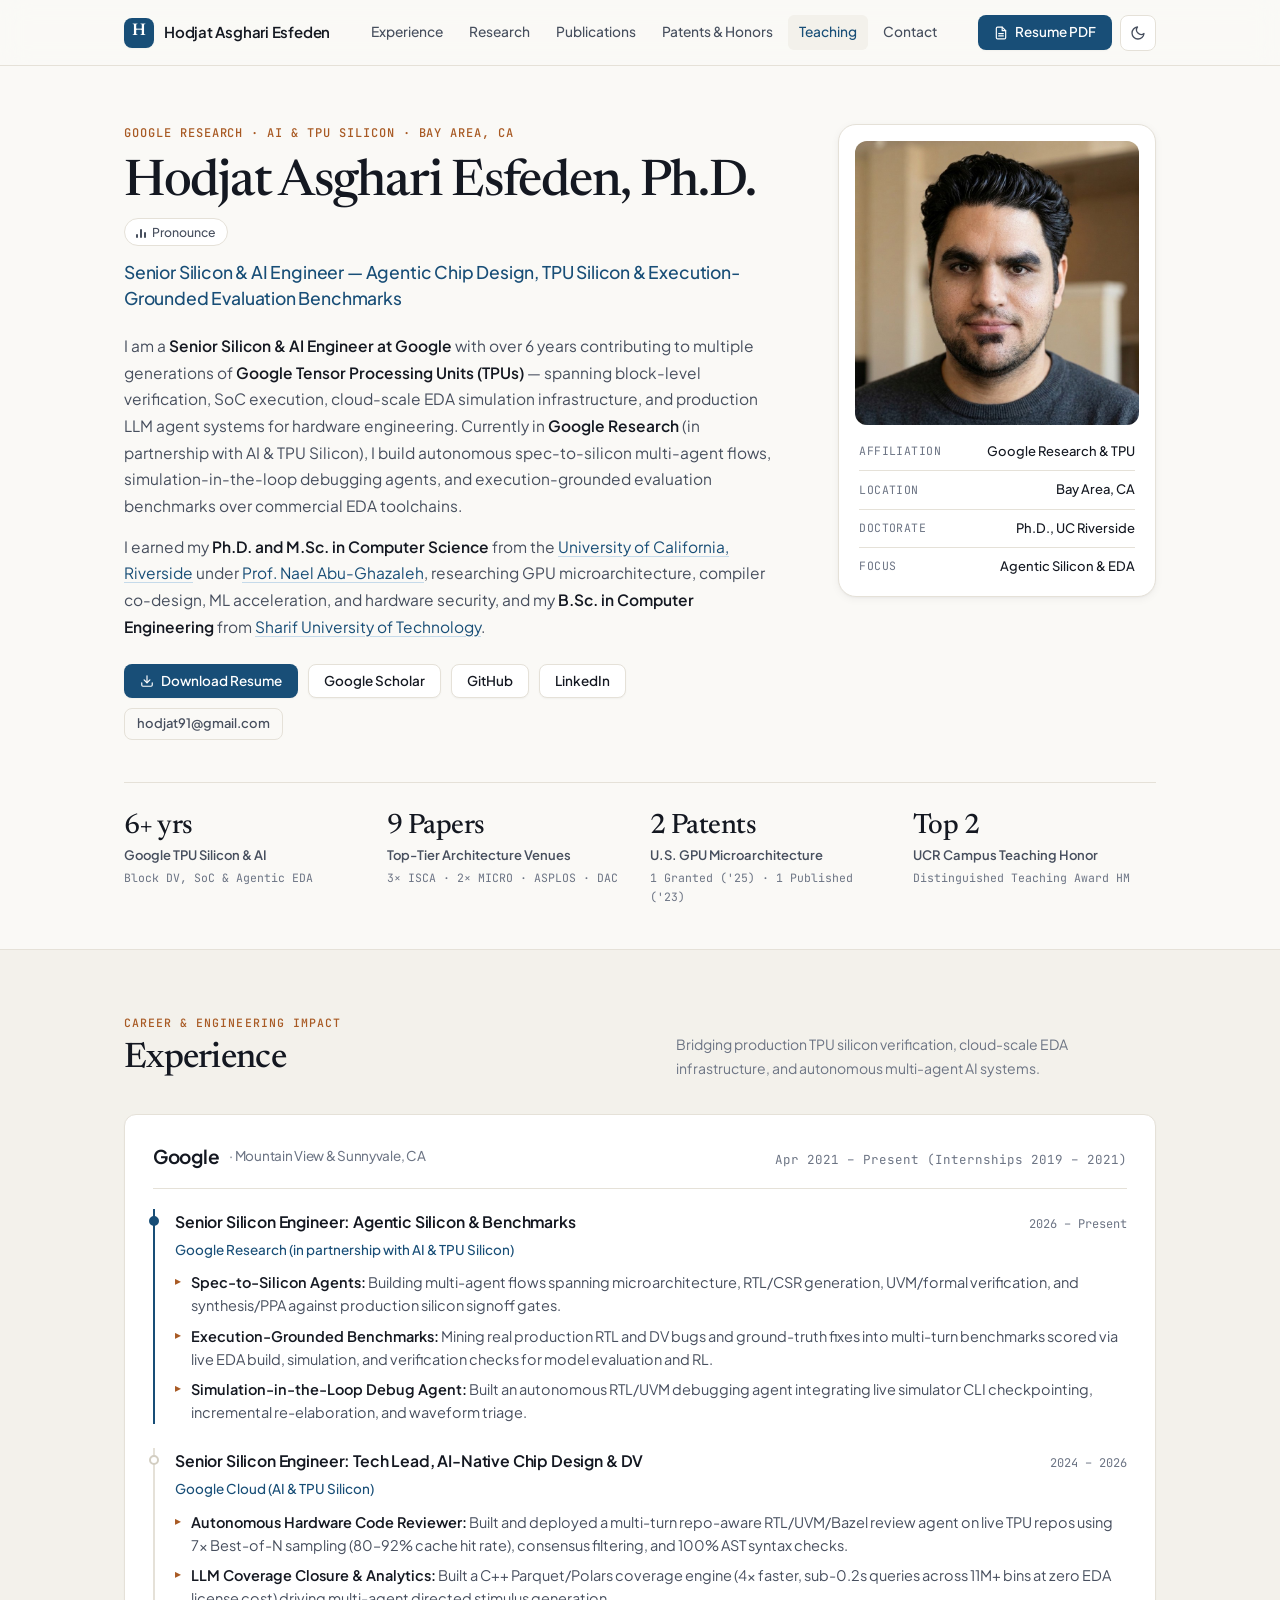
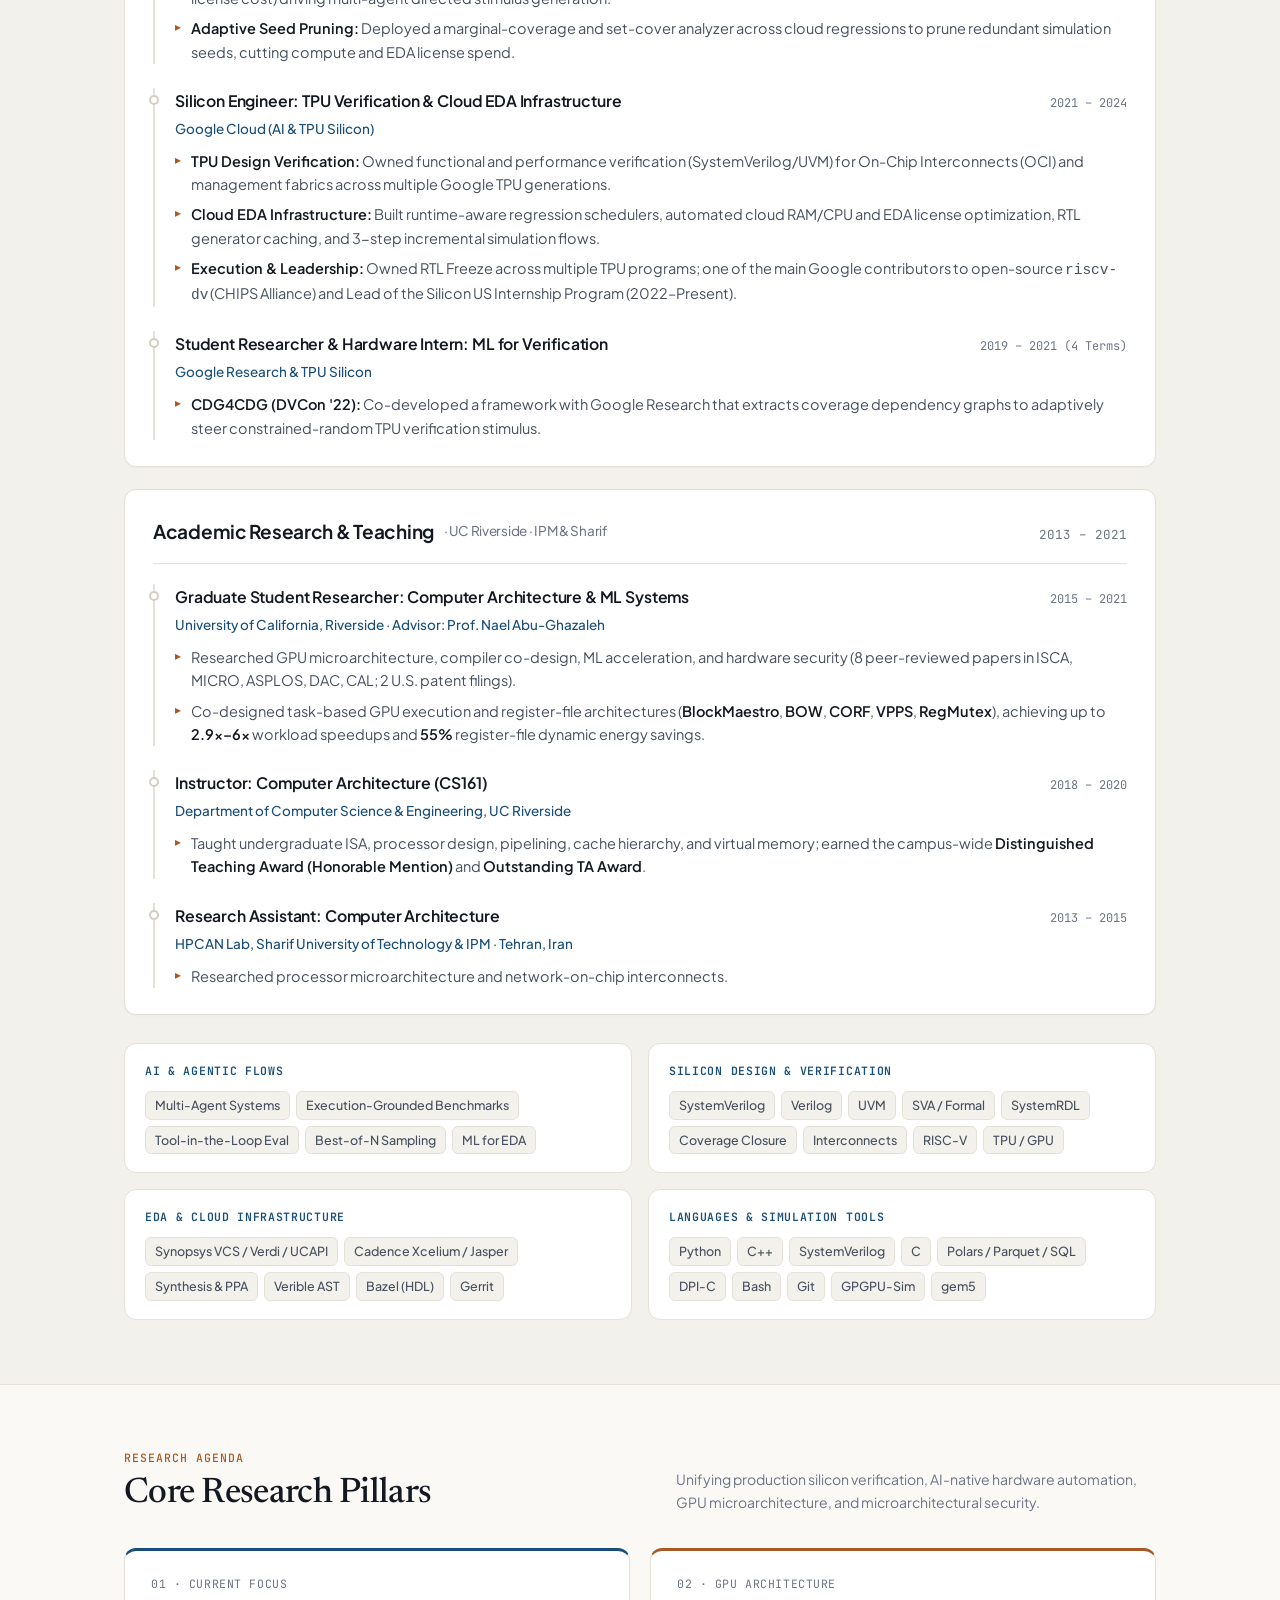
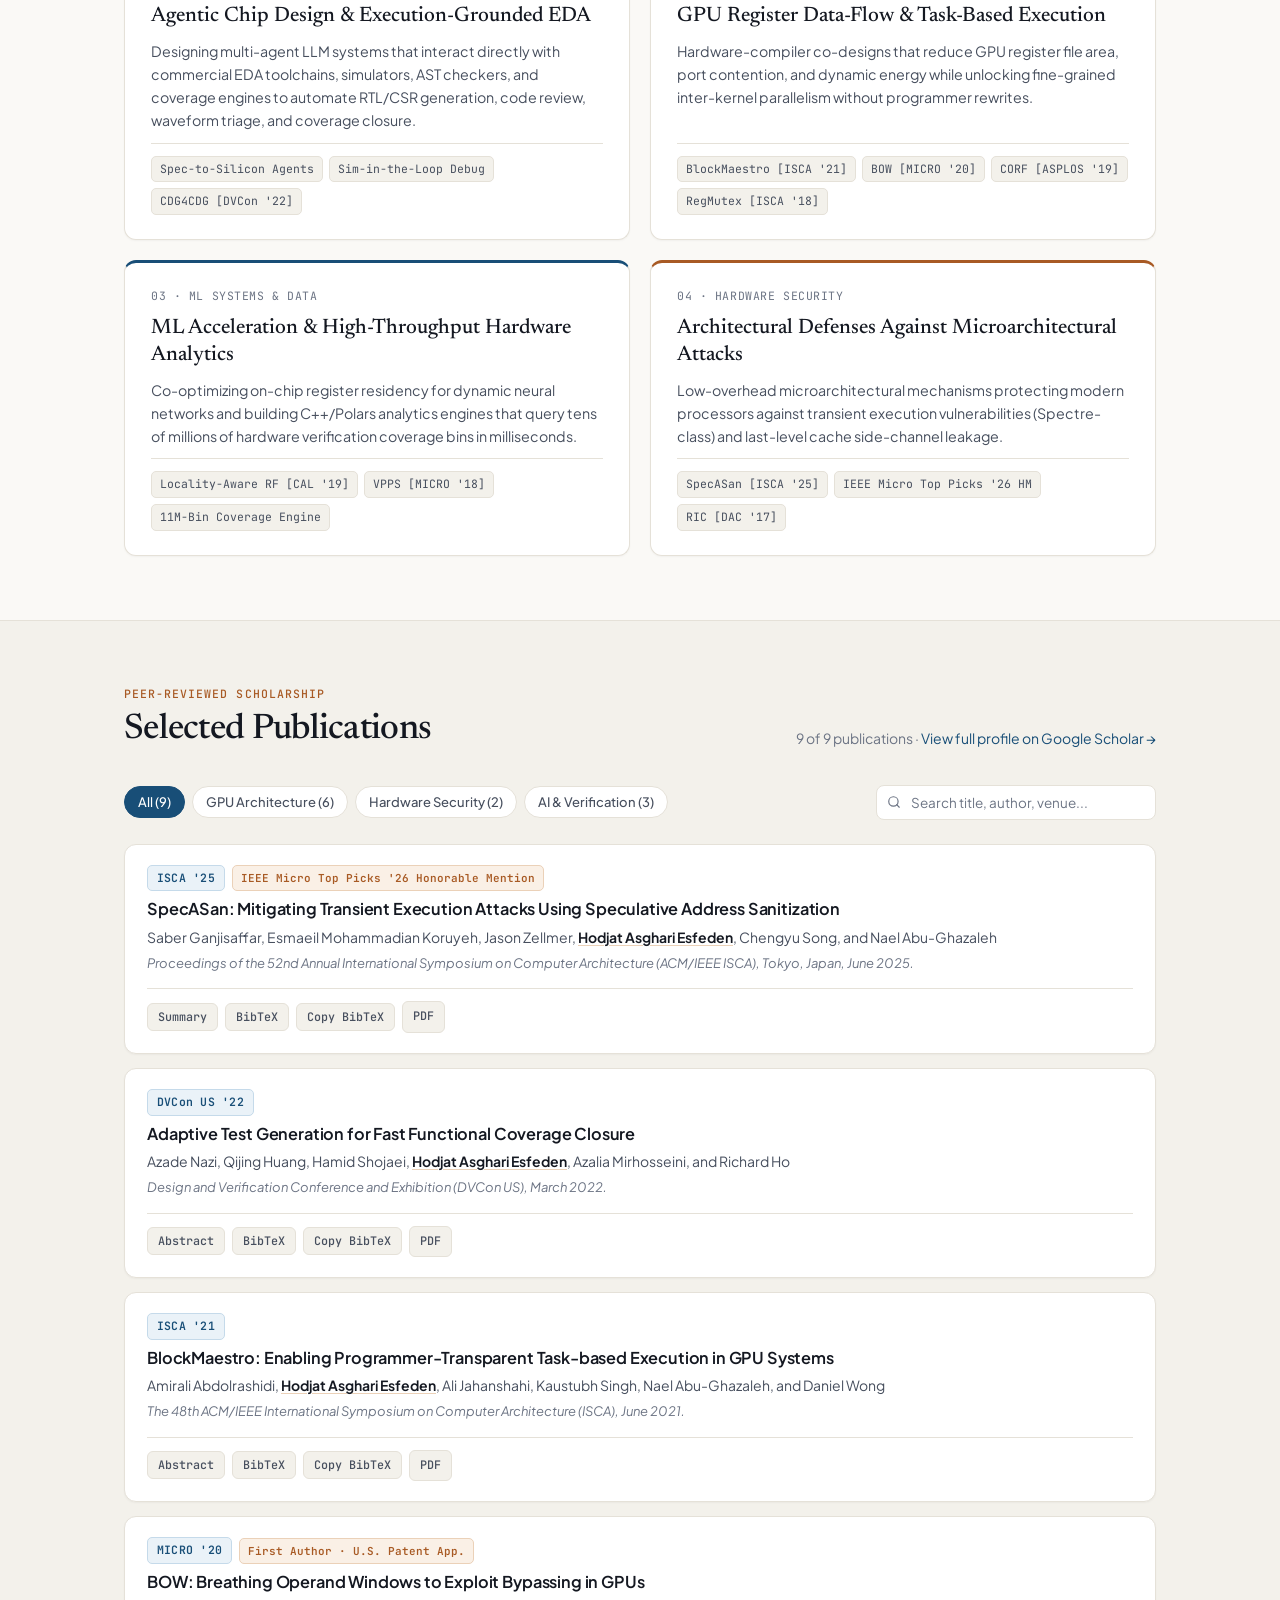
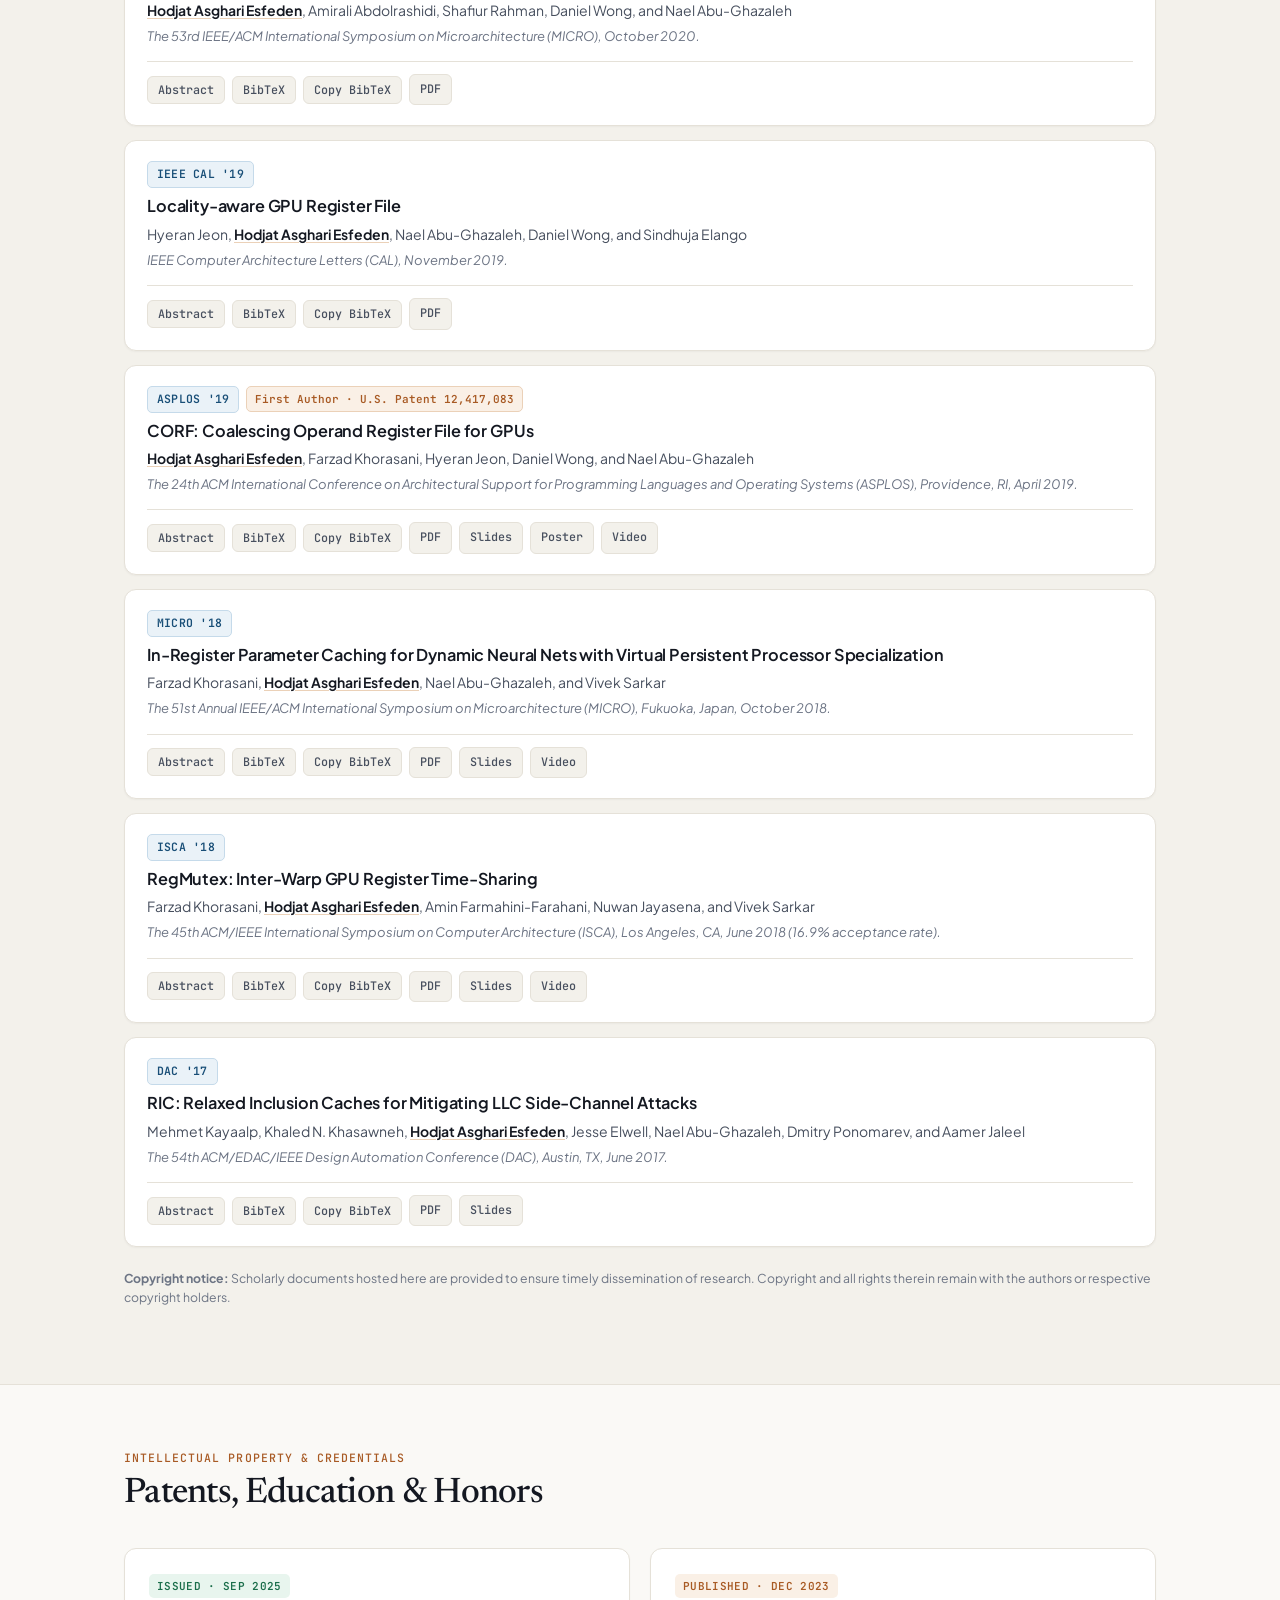
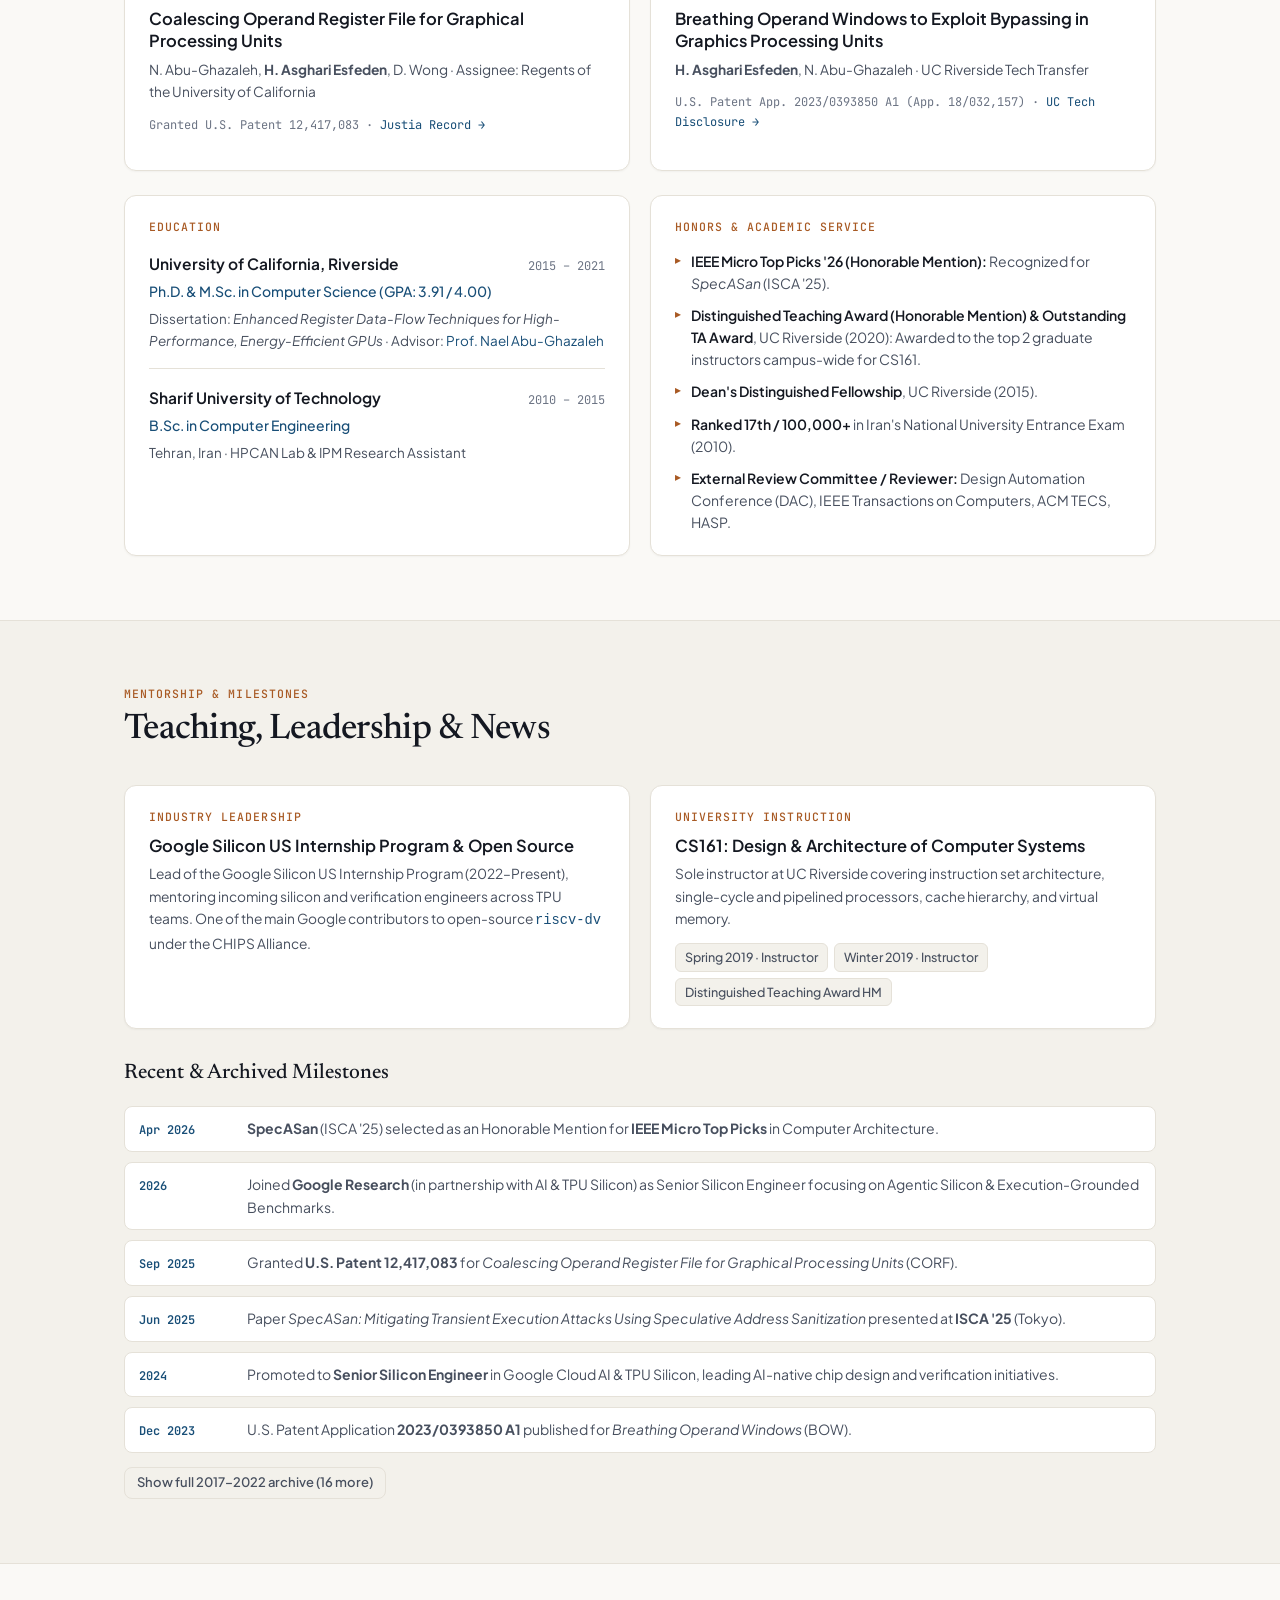
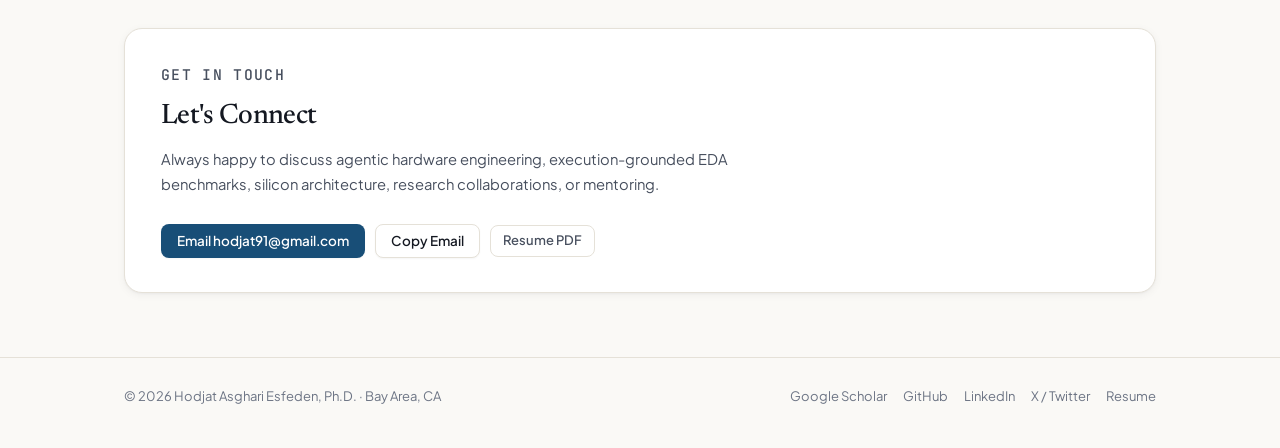
==== commit 16d1a533: "Refine riscv-dv contributor wording and 2024 Senior Silicon Engineer promotion milestone" ====
--- a/index.html
+++ b/index.html
@@ -247,7 +247,7 @@
                 <ul class="role-bullets">
                   <li><strong>TPU Design Verification:</strong> Owned functional and performance verification (SystemVerilog/UVM) for On-Chip Interconnects (OCI) and management fabrics across multiple Google TPU generations.</li>
                   <li><strong>Cloud EDA Infrastructure:</strong> Built runtime-aware regression schedulers, automated cloud RAM/CPU and EDA license optimization, RTL generator caching, and 3-step incremental simulation flows.</li>
-                  <li><strong>Execution &amp; Leadership:</strong> Owned RTL Freeze across multiple TPU programs; primary Google contributor to open-source <code>riscv-dv</code> (CHIPS Alliance) and Lead of the Silicon US Internship Program (2022&ndash;Present).</li>
+                  <li><strong>Execution &amp; Leadership:</strong> Owned RTL Freeze across multiple TPU programs; one of the main Google contributors to open-source <code>riscv-dv</code> (CHIPS Alliance) and Lead of the Silicon US Internship Program (2022&ndash;Present).</li>
                 </ul>
               </div>
 
@@ -797,7 +797,7 @@
           <article class="card">
             <p class="section-kicker" style="margin-bottom: 8px;">Industry Leadership</p>
             <h3>Google Silicon US Internship Program &amp; Open Source</h3>
-            <p class="subline">Lead of the Google Silicon US Internship Program (2022&ndash;Present), mentoring incoming silicon and verification engineers across TPU teams. Primary Google contributor to open-source <a href="https://github.com/chipsalliance/riscv-dv" target="_blank" rel="noopener"><code>riscv-dv</code></a> under the CHIPS Alliance.</p>
+            <p class="subline">Lead of the Google Silicon US Internship Program (2022&ndash;Present), mentoring incoming silicon and verification engineers across TPU teams. One of the main Google contributors to open-source <a href="https://github.com/chipsalliance/riscv-dv" target="_blank" rel="noopener"><code>riscv-dv</code></a> under the CHIPS Alliance.</p>
           </article>
 
           <article class="card">
@@ -832,7 +832,7 @@
           </li>
           <li class="milestone-row">
             <span class="milestone-date">2024</span>
-            <span>Promoted to Tech Lead for AI-Native Chip Design &amp; DV in Google Cloud AI &amp; TPU Silicon.</span>
+            <span>Promoted to <strong>Senior Silicon Engineer</strong> in Google Cloud AI &amp; TPU Silicon, leading AI-native chip design and verification initiatives.</span>
           </li>
           <li class="milestone-row">
             <span class="milestone-date">Dec 2023</span>
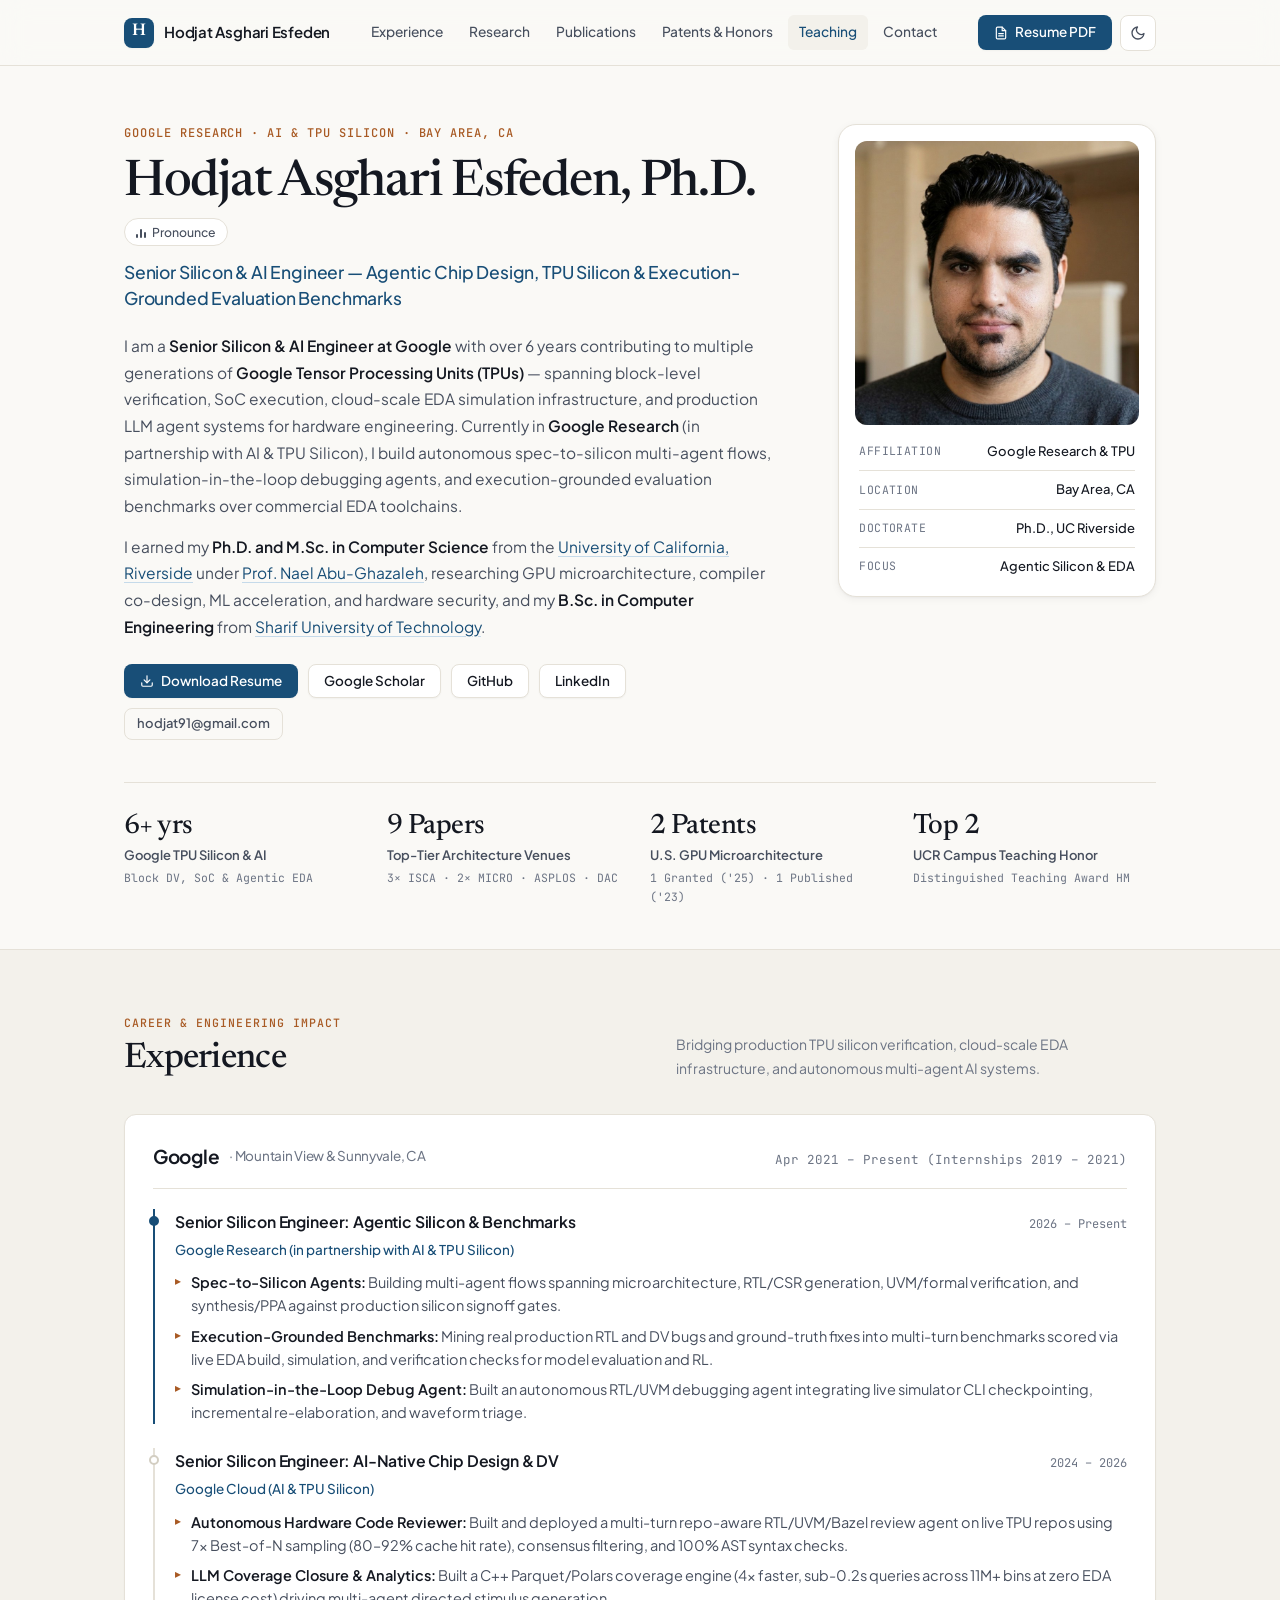
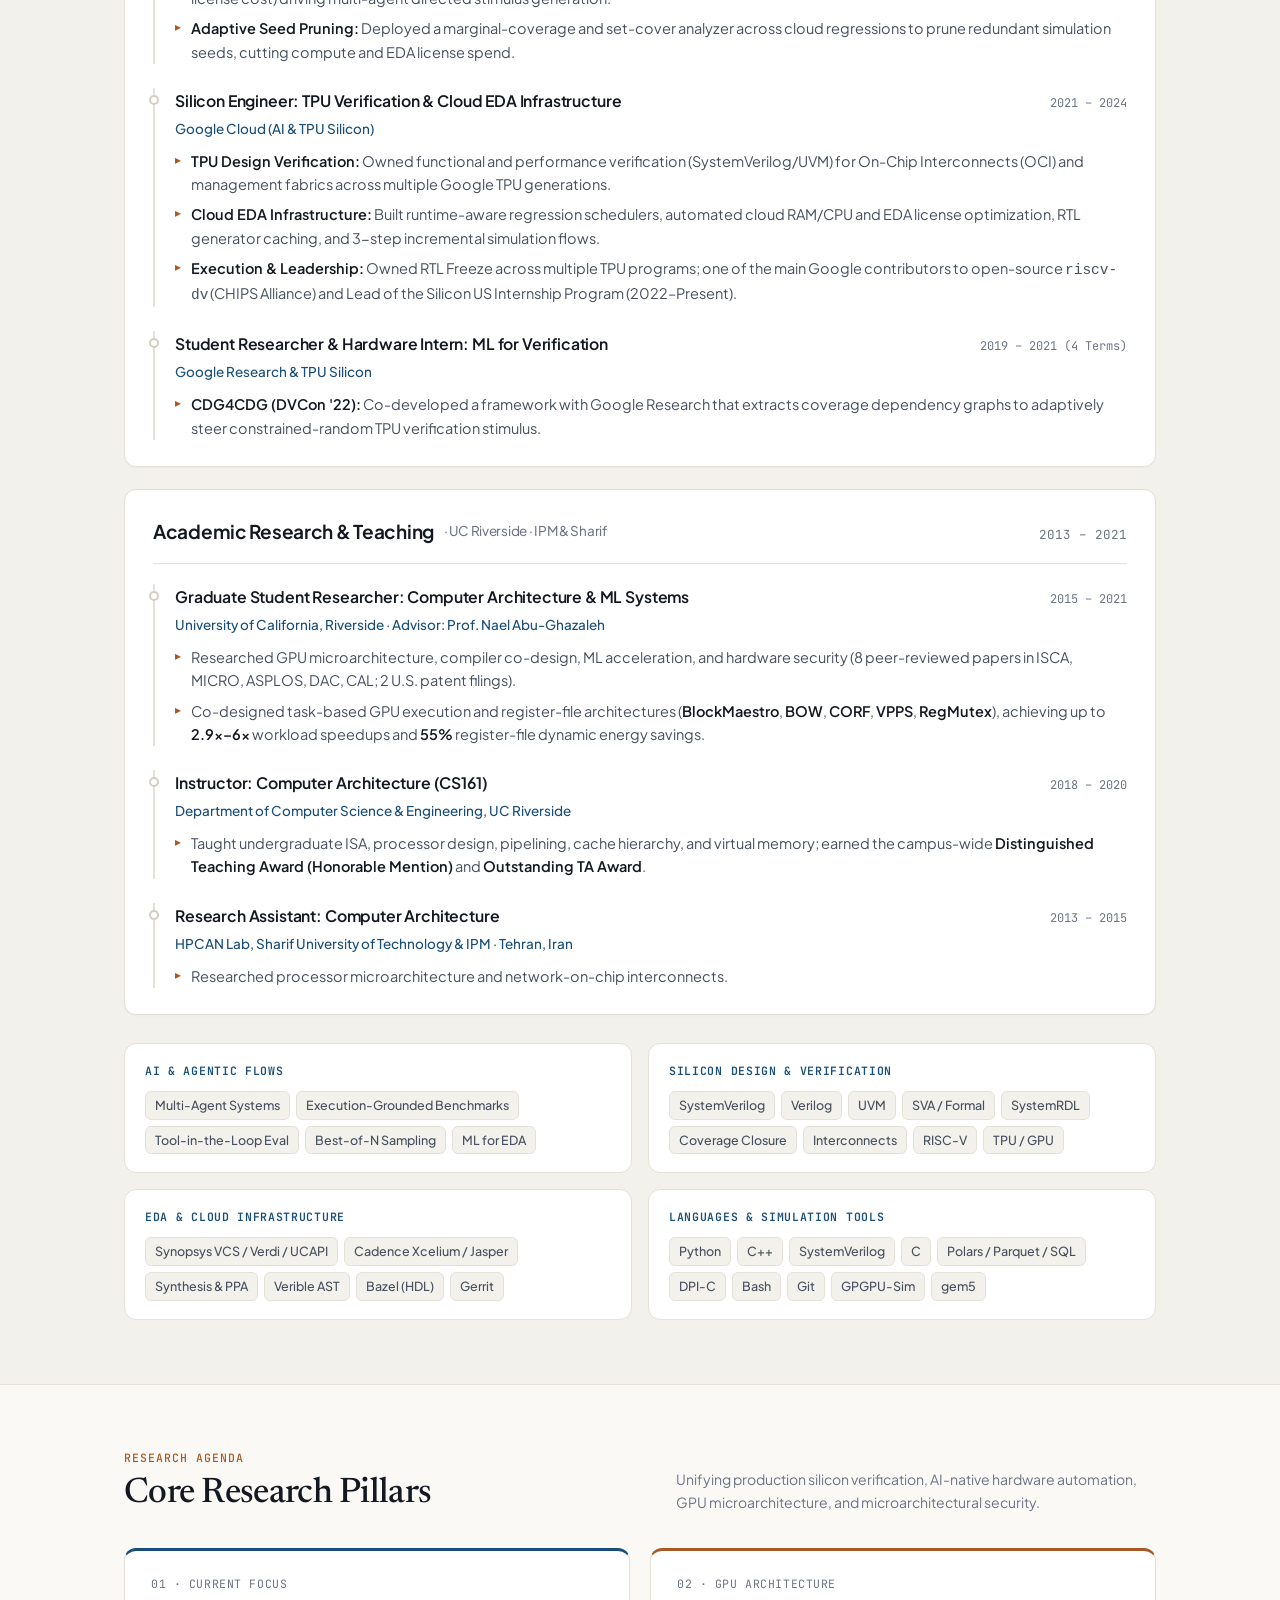
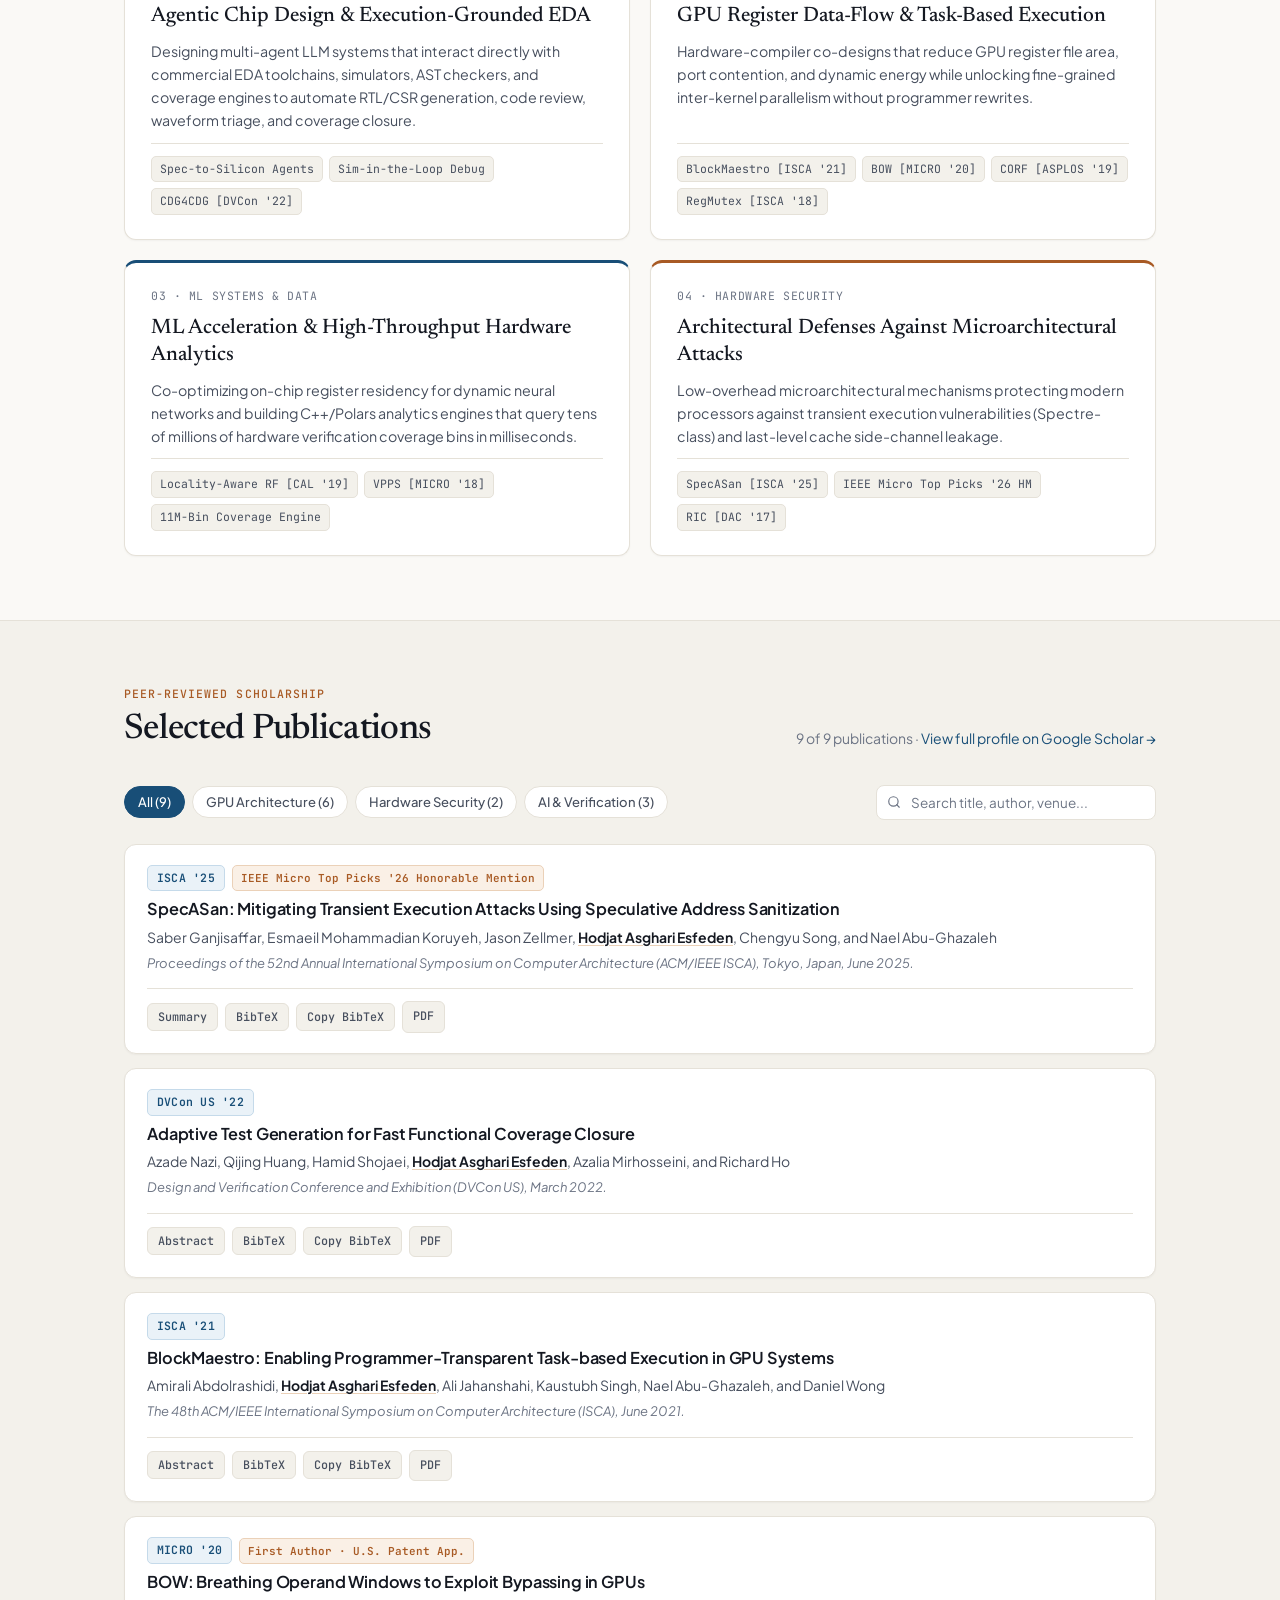
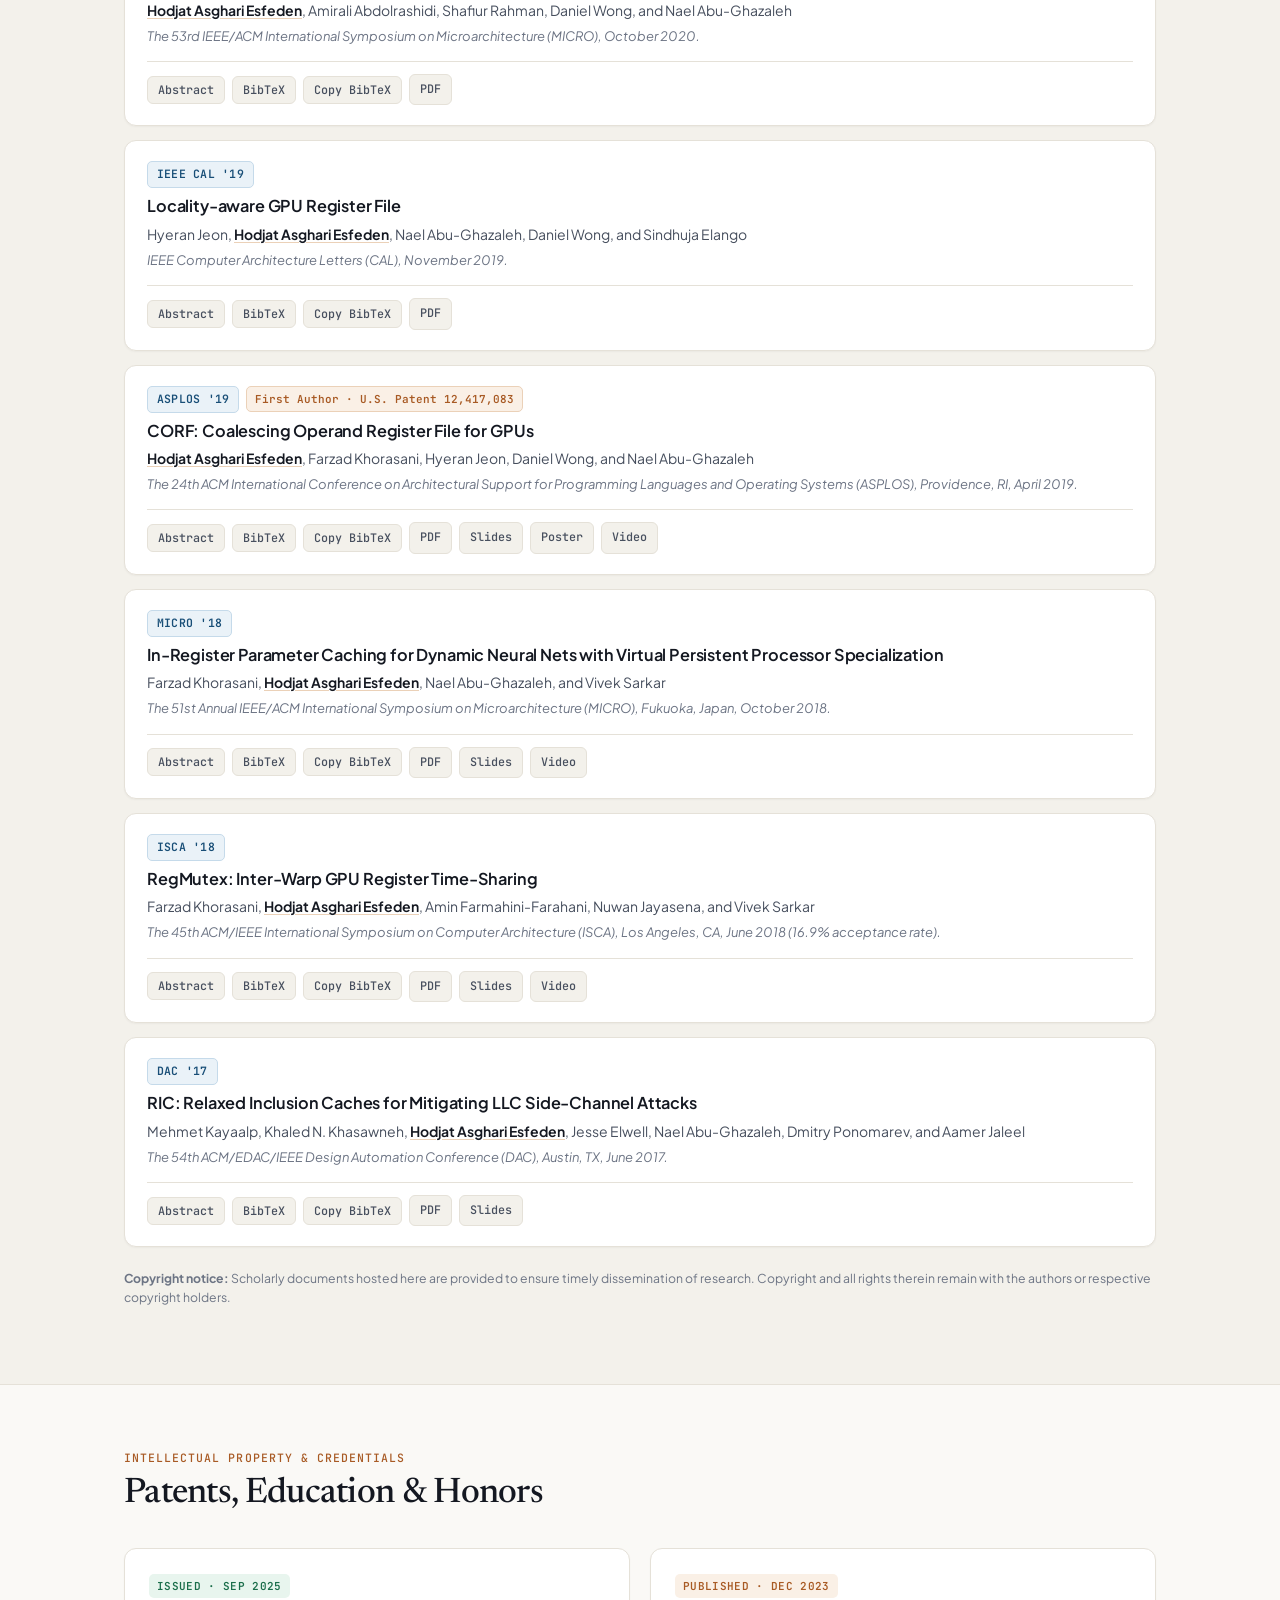
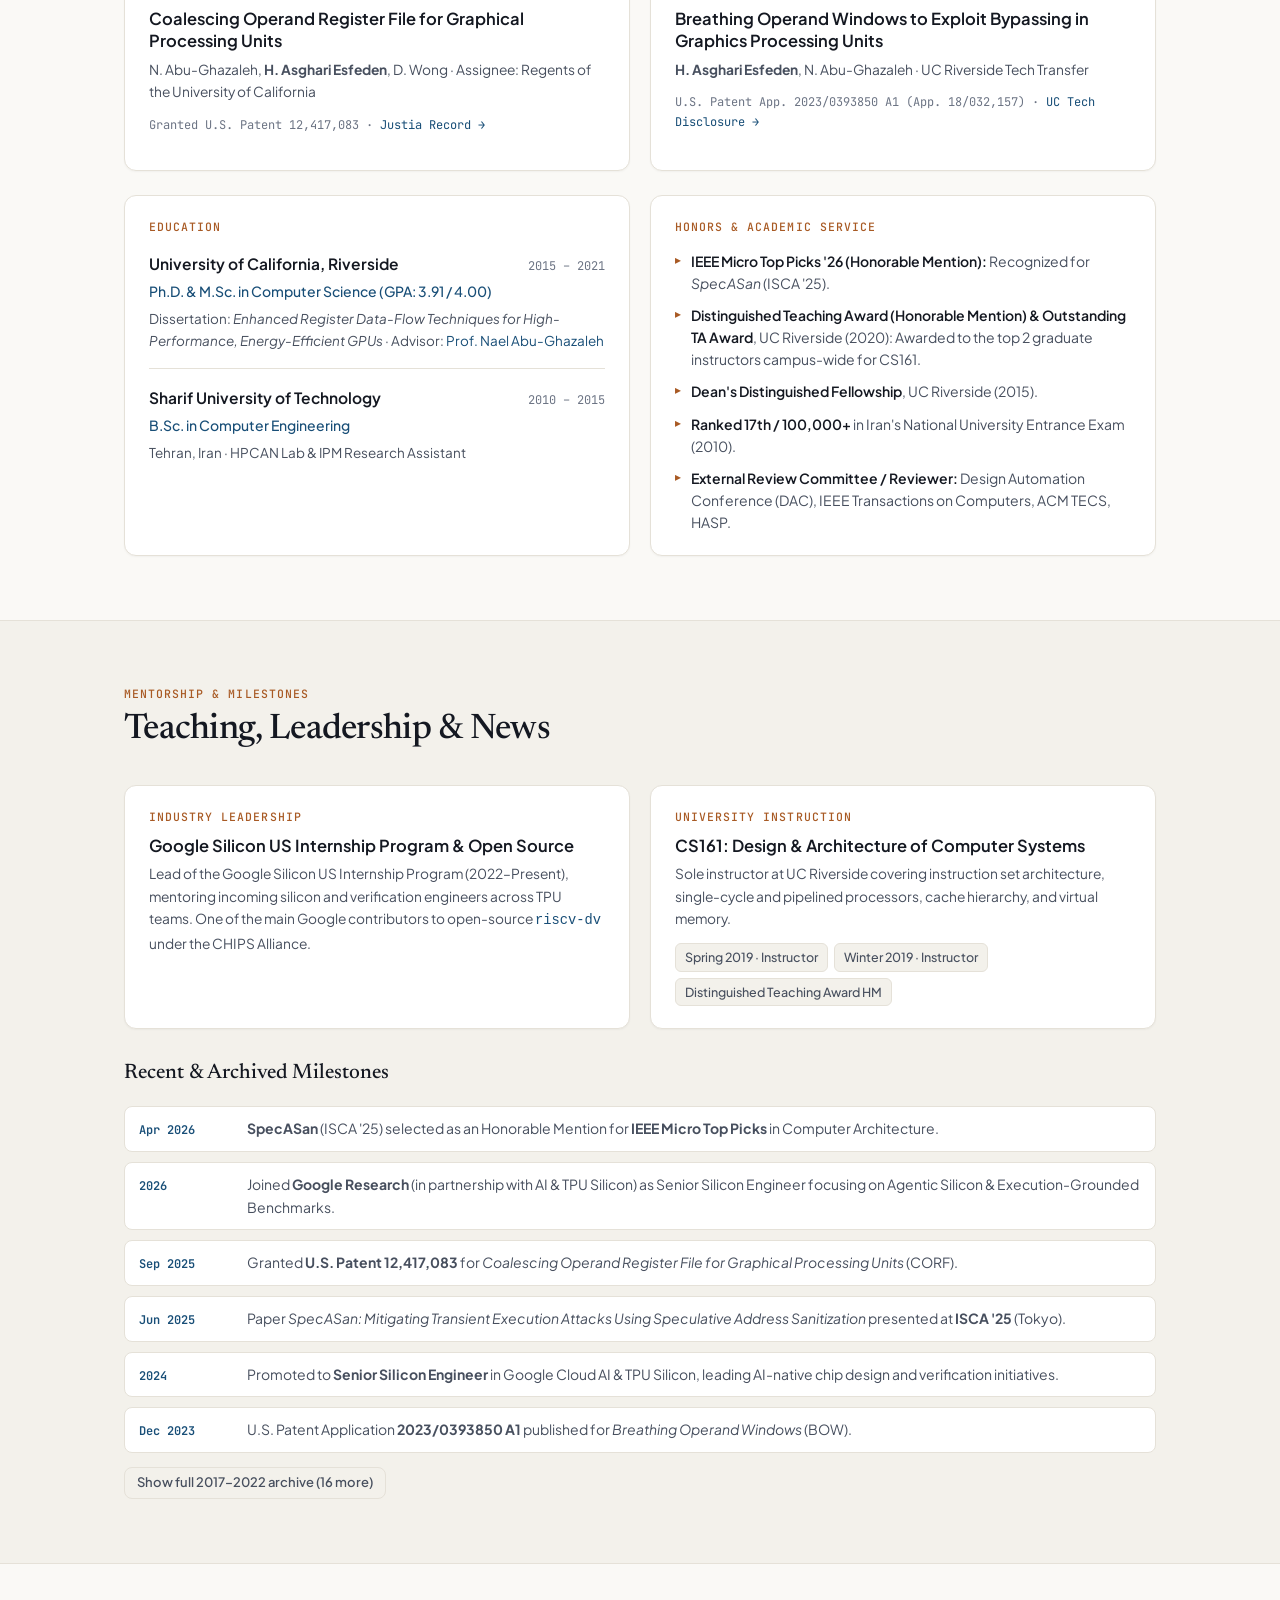
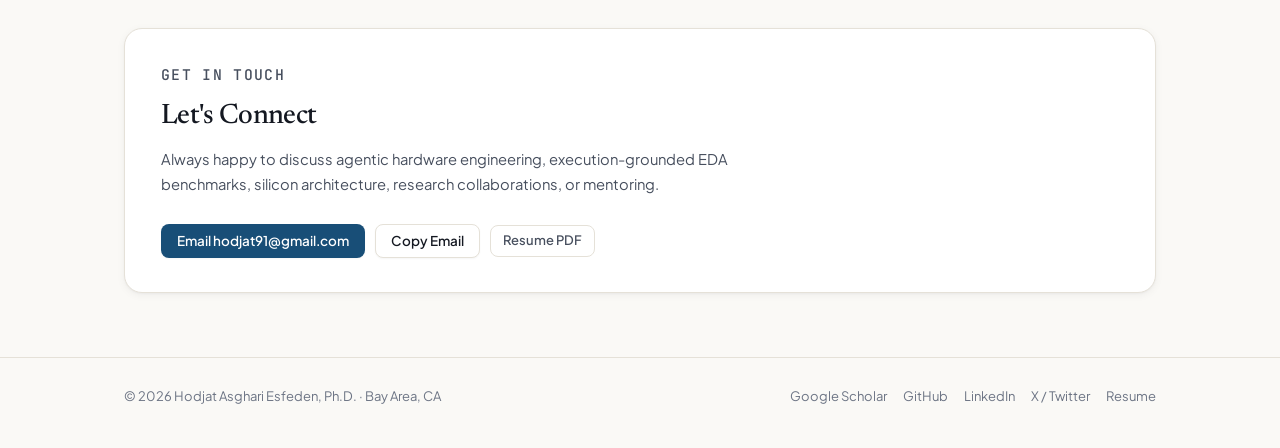
==== commit 5ad7cbe0: "Remove remaining 'Tech Lead' wording from 2024-2026 role title" ====
--- a/index.html
+++ b/index.html
@@ -227,7 +227,7 @@
 
               <div class="role-item">
                 <div class="role-top">
-                  <h4 class="role-title">Senior Silicon Engineer: Tech Lead, AI-Native Chip Design &amp; DV</h4>
+                  <h4 class="role-title">Senior Silicon Engineer: AI-Native Chip Design &amp; DV</h4>
                   <span class="role-dates">2024 &ndash; 2026</span>
                 </div>
                 <p class="role-team">Google Cloud (AI &amp; TPU Silicon)</p>
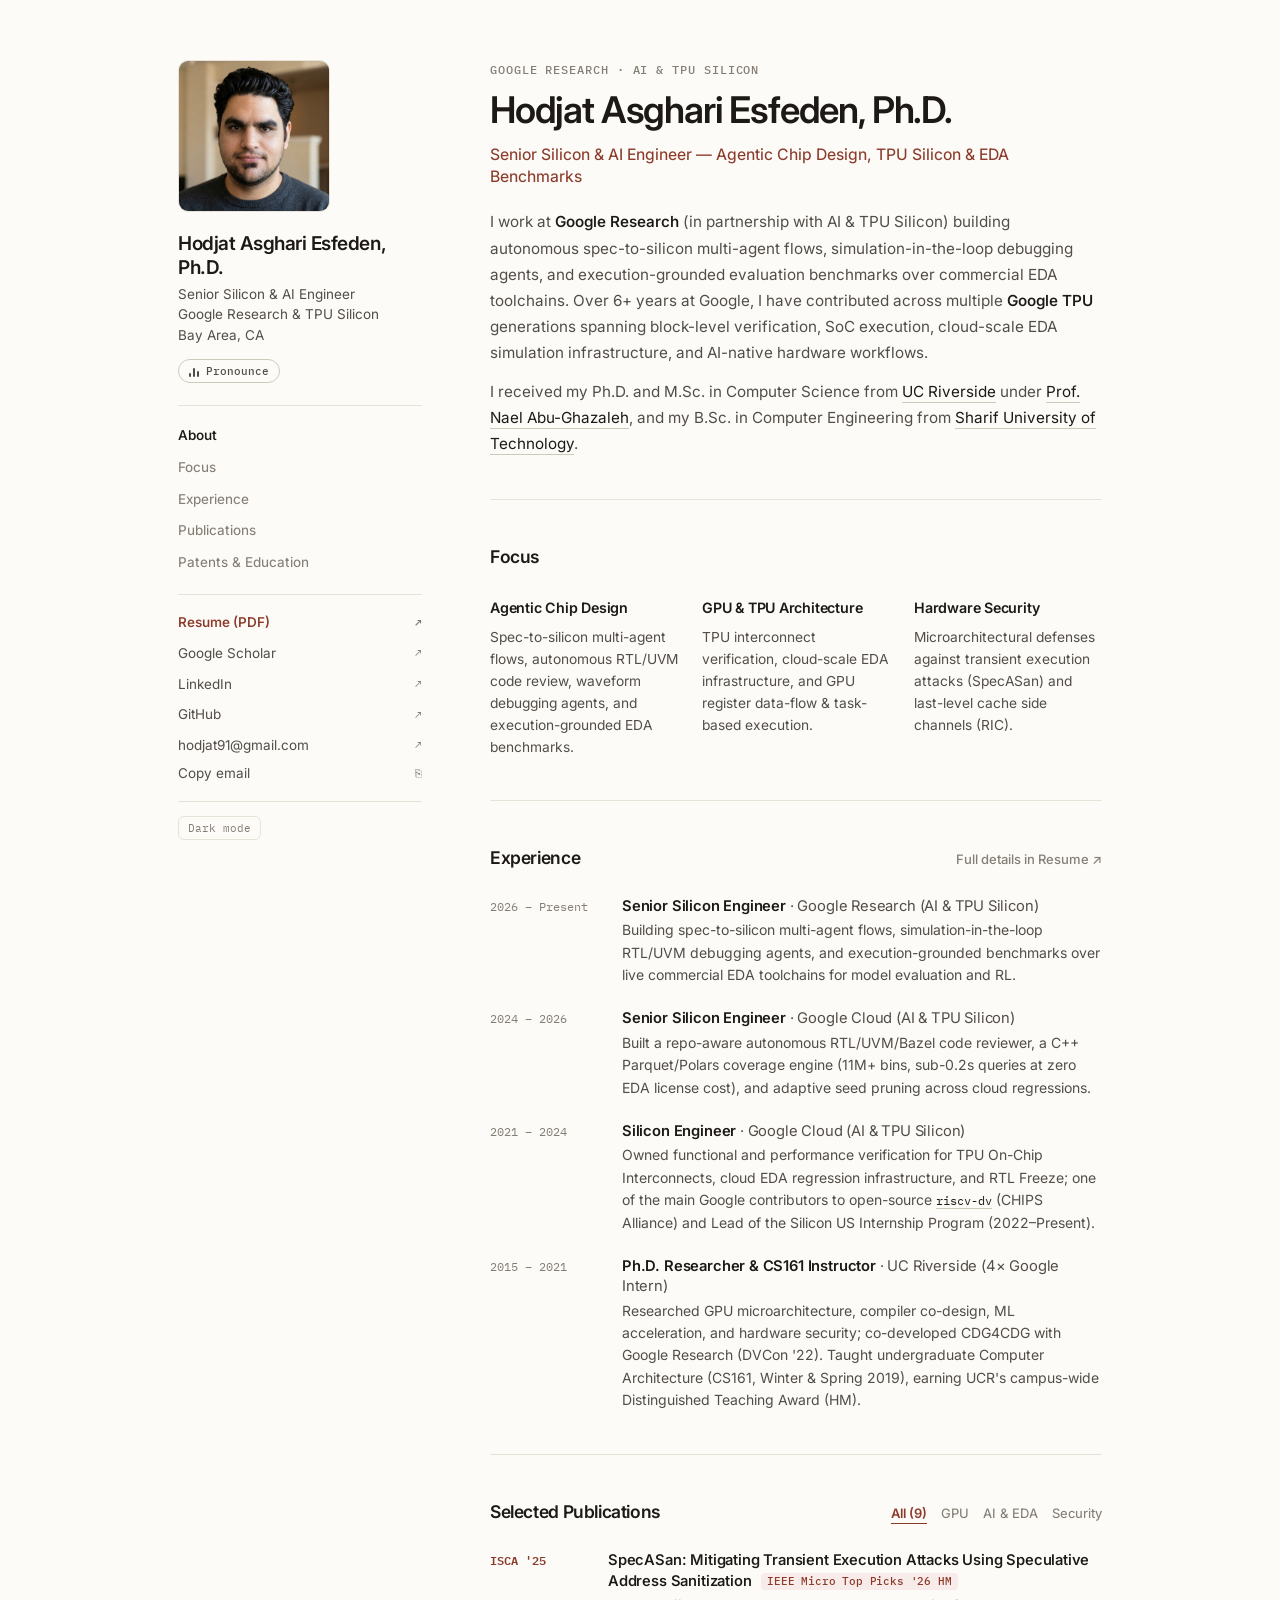
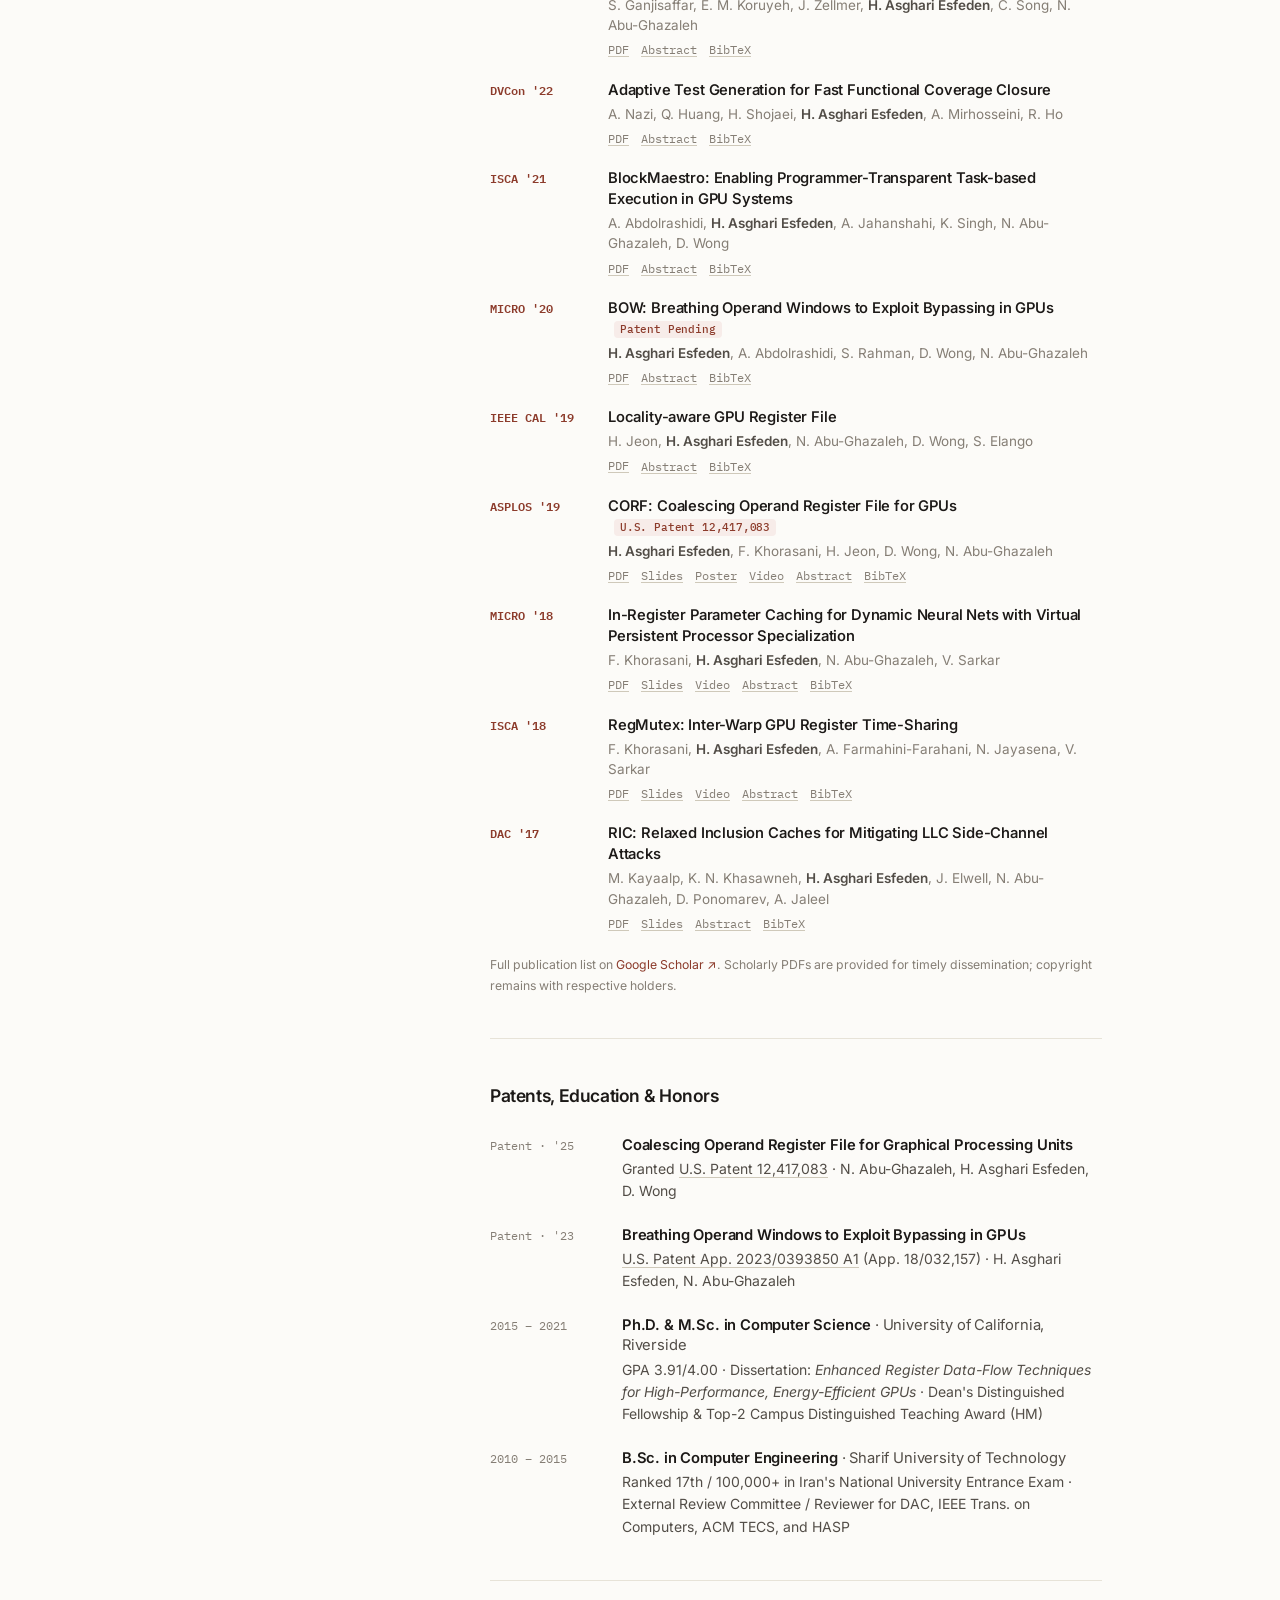
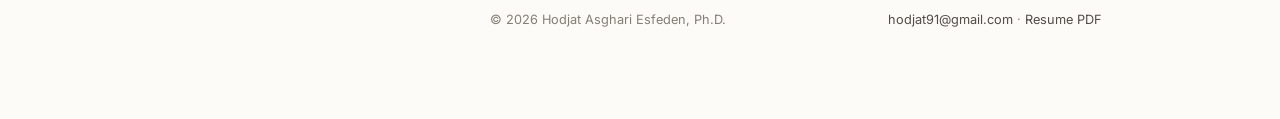
==== commit eb8b153c: "Switch website to minimal Academic Monograph layout with Inter + IBM Plex Mono typography" ====
--- a/index.html
+++ b/index.html
@@ -3,22 +3,22 @@
 <head>
   <meta charset="UTF-8" />
   <meta name="viewport" content="width=device-width, initial-scale=1.0" />
-  <title>Hodjat Asghari Esfeden, Ph.D. — Senior Silicon &amp; AI Engineer</title>
-  <meta name="description" content="Hodjat Asghari Esfeden, Ph.D. — Senior Silicon & AI Engineer at Google (Google Research & TPU Silicon). Agentic chip design, execution-grounded EDA benchmarks, TPU verification, GPU microarchitecture, and hardware security." />
+  <title>Hodjat Asghari Esfeden, Ph.D.</title>
+  <meta name="description" content="Hodjat Asghari Esfeden, Ph.D. — Senior Silicon & AI Engineer at Google Research (in partnership with AI & TPU Silicon). Agentic chip design, execution-grounded EDA benchmarks, TPU silicon, GPU microarchitecture, and hardware security." />
   <meta name="author" content="Hodjat Asghari Esfeden" />
-  <meta name="keywords" content="Hodjat Asghari Esfeden, Senior Silicon Engineer, Google Research, Google TPU, Agentic Chip Design, ML for EDA, Design Verification, UVM, SystemVerilog, GPU Microarchitecture, Computer Architecture, ISCA, MICRO, ASPLOS, DAC, UC Riverside" />
+  <meta name="keywords" content="Hodjat Asghari Esfeden, Senior Silicon Engineer, Google Research, Google TPU, Agentic Chip Design, ML for EDA, Design Verification, GPU Microarchitecture, Computer Architecture, ISCA, MICRO, ASPLOS, DAC, UC Riverside" />
 
   <meta property="og:type" content="website" />
   <meta property="og:url" content="https://hodjat.me/" />
   <meta property="og:title" content="Hodjat Asghari Esfeden, Ph.D. — Senior Silicon &amp; AI Engineer" />
-  <meta property="og:description" content="Senior Silicon & AI Engineer at Google building autonomous spec-to-silicon multi-agent flows, execution-grounded EDA benchmarks, and TPU verification infrastructure." />
+  <meta property="og:description" content="Senior Silicon & AI Engineer at Google Research building autonomous spec-to-silicon multi-agent flows, simulation-in-the-loop debugging agents, and execution-grounded EDA benchmarks." />
   <meta property="og:image" content="https://hodjat.me/assets/hodjat-portrait.jpg" />
 
-  <link rel="icon" type="image/svg+xml" href="data:image/svg+xml,%3Csvg xmlns='http://www.w3.org/2000/svg' viewBox='0 0 64 64'%3E%3Crect width='64' height='64' rx='14' fill='%23184e77'/%3E%3Ctext x='50%25' y='54%25' dominant-baseline='middle' text-anchor='middle' fill='%23ffffff' font-family='Georgia,serif' font-size='36' font-weight='600'%3EH%3C/text%3E%3C/svg%3E" />
+  <link rel="icon" type="image/svg+xml" href="data:image/svg+xml,%3Csvg xmlns='http://www.w3.org/2000/svg' viewBox='0 0 64 64'%3E%3Crect width='64' height='64' rx='12' fill='%238c3b2b'/%3E%3Ctext x='50%25' y='54%25' dominant-baseline='middle' text-anchor='middle' fill='%23fcfbf8' font-family='Inter,sans-serif' font-size='34' font-weight='600'%3EH%3C/text%3E%3C/svg%3E" />
 
   <link rel="preconnect" href="https://fonts.googleapis.com" />
   <link rel="preconnect" href="https://fonts.gstatic.com" crossorigin />
-  <link href="https://fonts.googleapis.com/css2?family=JetBrains+Mono:wght@400;500;600&family=Newsreader:ital,opsz,wght@0,6..72,400;0,6..72,500;0,6..72,600;1,6..72,400&family=Plus+Jakarta+Sans:wght@400;500;600;700&display=swap" rel="stylesheet" />
+  <link href="https://fonts.googleapis.com/css2?family=IBM+Plex+Mono:wght@400;500;600&family=Inter:wght@400;500;600&display=swap" rel="stylesheet" />
 
   <link rel="stylesheet" href="styles.css" />
 
@@ -49,897 +49,400 @@
     <source src="name.ogg" type="audio/ogg" />
   </audio>
 
-  <!-- ==================== Header / Navigation ==================== -->
-  <header class="site-header">
-    <div class="container nav-inner">
-      <a href="#top" class="brand">
-        <span class="brand-mark" aria-hidden="true">H</span>
-        <span>Hodjat Asghari Esfeden</span>
-      </a>
-
-      <nav aria-label="Primary navigation">
-        <ul class="nav-links">
+  <div class="page-wrap" id="top">
+    <!-- ==================== Sticky Left Profile Rail ==================== -->
+    <aside class="rail" aria-label="Profile and navigation">
+      <div class="rail-top">
+        <div class="rail-photo-wrap">
+          <img src="assets/hodjat-portrait.jpg" alt="Portrait of Hodjat Asghari Esfeden" width="800" height="800" />
+        </div>
+        <div>
+          <p class="rail-name">Hodjat Asghari Esfeden, Ph.D.</p>
+          <p class="rail-role">Senior Silicon &amp; AI Engineer<br />Google Research &amp; TPU Silicon<br />Bay Area, CA</p>
+          <button type="button" class="pronounce-btn" id="pronounce-btn" title="Listen to name pronunciation">
+            <span class="sound-bars" aria-hidden="true"><span></span><span></span><span></span></span>
+            <span>Pronounce</span>
+          </button>
+        </div>
+      </div>
+
+      <nav aria-label="Page sections">
+        <ul class="rail-nav">
+          <li><a href="#about" class="active">About</a></li>
+          <li><a href="#research">Focus</a></li>
           <li><a href="#experience">Experience</a></li>
-          <li><a href="#research">Research</a></li>
           <li><a href="#publications">Publications</a></li>
-          <li><a href="#patents">Patents &amp; Honors</a></li>
-          <li><a href="#teaching">Teaching</a></li>
-          <li><a href="#contact">Contact</a></li>
+          <li><a href="#credentials">Patents &amp; Education</a></li>
         </ul>
       </nav>
 
-      <div class="nav-actions">
-        <a href="Hodjat_Resume.pdf" target="_blank" rel="noopener" class="btn btn-primary nav-resume-desktop" id="nav-resume-btn">
-          <svg width="14" height="14" viewBox="0 0 24 24" fill="none" stroke="currentColor" stroke-width="2" stroke-linecap="round" stroke-linejoin="round" aria-hidden="true"><path d="M14 2H6a2 2 0 0 0-2 2v16a2 2 0 0 0 2 2h12a2 2 0 0 0 2-2V8z"/><polyline points="14 2 14 8 20 8"/><line x1="16" y1="13" x2="8" y2="13"/><line x1="16" y1="17" x2="8" y2="17"/></svg>
-          Resume PDF
-        </a>
-        <button type="button" class="icon-btn" id="theme-toggle" aria-label="Switch to dark theme">
-          <svg id="icon-moon" width="16" height="16" viewBox="0 0 24 24" fill="none" stroke="currentColor" stroke-width="2" stroke-linecap="round" stroke-linejoin="round" aria-hidden="true"><path d="M21 12.79A9 9 0 1 1 11.21 3 7 7 0 0 0 21 12.79z"/></svg>
-          <svg id="icon-sun" style="display:none" width="16" height="16" viewBox="0 0 24 24" fill="none" stroke="currentColor" stroke-width="2" stroke-linecap="round" stroke-linejoin="round" aria-hidden="true"><circle cx="12" cy="12" r="5"/><line x1="12" y1="1" x2="12" y2="3"/><line x1="12" y1="21" x2="12" y2="23"/><line x1="4.22" y1="4.22" x2="5.64" y2="5.64"/><line x1="18.36" y1="18.36" x2="19.78" y2="19.78"/><line x1="1" y1="12" x2="3" y2="12"/><line x1="21" y1="12" x2="23" y2="12"/><line x1="4.22" y1="19.78" x2="5.64" y2="18.36"/><line x1="18.36" y1="5.64" x2="19.78" y2="4.22"/></svg>
-        </button>
-        <button type="button" class="icon-btn mobile-menu-btn" id="mobile-menu-btn" aria-label="Open menu" aria-expanded="false">
-          <svg width="17" height="17" viewBox="0 0 24 24" fill="none" stroke="currentColor" stroke-width="2" stroke-linecap="round" stroke-linejoin="round" aria-hidden="true"><line x1="3" y1="6" x2="21" y2="6"/><line x1="3" y1="12" x2="21" y2="12"/><line x1="3" y1="18" x2="21" y2="18"/></svg>
+      <ul class="rail-links" id="contact">
+        <li><a href="Hodjat_Resume.pdf" target="_blank" rel="noopener" class="primary-link">Resume (PDF) <span class="arrow">↗</span></a></li>
+        <li><a href="https://scholar.google.com/citations?user=2jTzd5YAAAAJ" target="_blank" rel="noopener">Google Scholar <span class="arrow">↗</span></a></li>
+        <li><a href="https://www.linkedin.com/in/hodjat-asghari-esfeden-b8448784/" target="_blank" rel="noopener">LinkedIn <span class="arrow">↗</span></a></li>
+        <li><a href="https://github.com/hodjat91" target="_blank" rel="noopener">GitHub <span class="arrow">↗</span></a></li>
+        <li><a href="mailto:hodjat91@gmail.com">hodjat91@gmail.com <span class="arrow">↗</span></a></li>
+        <li><button type="button" id="copy-email-btn" data-email="hodjat91@gmail.com">Copy email <span class="arrow">⎘</span></button></li>
+      </ul>
+
+      <div class="rail-footer">
+        <button type="button" class="theme-btn" id="theme-toggle" aria-label="Switch to dark mode">
+          <span id="theme-label">Dark mode</span>
         </button>
       </div>
-    </div>
-  </header>
-
-  <div class="mobile-drawer" id="mobile-drawer">
-    <ul>
-      <li><a href="#experience">Experience</a></li>
-      <li><a href="#research">Research</a></li>
-      <li><a href="#publications">Publications</a></li>
-      <li><a href="#patents">Patents &amp; Honors</a></li>
-      <li><a href="#teaching">Teaching</a></li>
-      <li><a href="#contact">Contact</a></li>
-      <li><a href="Hodjat_Resume.pdf" target="_blank" rel="noopener">Download Resume PDF</a></li>
-    </ul>
-  </div>
-
-  <!-- ==================== Main Content ==================== -->
-  <main id="top">
-    <!-- Hero -->
-    <section class="hero">
-      <div class="container">
-        <div class="hero-grid">
-          <div>
-            <p class="eyebrow">Google Research &middot; AI &amp; TPU Silicon &middot; Bay Area, CA</p>
-            <div class="hero-title-row">
-              <h1 class="hero-name">Hodjat Asghari Esfeden, Ph.D.</h1>
-              <button type="button" class="pronounce-btn" id="pronounce-btn" title="Listen to name pronunciation">
-                <span class="sound-bars" aria-hidden="true"><span></span><span></span><span></span></span>
-                <span>Pronounce</span>
-              </button>
-            </div>
-            <p class="hero-subtitle">Senior Silicon &amp; AI Engineer &mdash; Agentic Chip Design, TPU Silicon &amp; Execution-Grounded Evaluation Benchmarks</p>
-
-            <div class="hero-bio">
-              <p>
-                I am a <strong>Senior Silicon &amp; AI Engineer at Google</strong> with over 6 years contributing to multiple generations of <strong>Google Tensor Processing Units (TPUs)</strong> &mdash; spanning block-level verification, SoC execution, cloud-scale EDA simulation infrastructure, and production LLM agent systems for hardware engineering. Currently in <strong>Google Research</strong> (in partnership with AI &amp; TPU Silicon), I build autonomous spec-to-silicon multi-agent flows, simulation-in-the-loop debugging agents, and execution-grounded evaluation benchmarks over commercial EDA toolchains.
-              </p>
-              <p>
-                I earned my <strong>Ph.D. and M.Sc. in Computer Science</strong> from the <a href="https://www.ucr.edu/" target="_blank" rel="noopener">University of California, Riverside</a> under <a href="https://www.cs.ucr.edu/~nael/" target="_blank" rel="noopener">Prof. Nael Abu-Ghazaleh</a>, researching GPU microarchitecture, compiler co-design, ML acceleration, and hardware security, and my <strong>B.Sc. in Computer Engineering</strong> from <a href="https://en.sharif.ir/" target="_blank" rel="noopener">Sharif University of Technology</a>.
-              </p>
-            </div>
-
-            <div class="hero-links">
-              <a href="Hodjat_Resume.pdf" target="_blank" rel="noopener" class="btn btn-primary" id="hero-resume-btn">
-                <svg width="14" height="14" viewBox="0 0 24 24" fill="none" stroke="currentColor" stroke-width="2" stroke-linecap="round" stroke-linejoin="round" aria-hidden="true"><path d="M21 15v4a2 2 0 0 1-2 2H5a2 2 0 0 1-2-2v-4"/><polyline points="7 10 12 15 17 10"/><line x1="12" y1="15" x2="12" y2="3"/></svg>
-                Download Resume
-              </a>
-              <a href="https://scholar.google.com/citations?user=2jTzd5YAAAAJ" target="_blank" rel="noopener" class="btn btn-secondary">
-                Google Scholar
-              </a>
-              <a href="https://github.com/hodjat91" target="_blank" rel="noopener" class="btn btn-secondary">
-                GitHub
-              </a>
-              <a href="https://www.linkedin.com/in/hodjat-asghari-esfeden-b8448784/" target="_blank" rel="noopener" class="btn btn-secondary" id="hero-linkedin-link">
-                LinkedIn
-              </a>
-              <a href="mailto:hodjat91@gmail.com" class="btn btn-ghost">
-                hodjat91@gmail.com
-              </a>
-            </div>
-          </div>
-
-          <aside class="portrait-card" aria-label="Profile overview">
-            <div class="portrait-frame">
-              <img src="assets/hodjat-portrait.jpg" alt="Portrait of Hodjat Asghari Esfeden" width="800" height="800" />
-            </div>
-            <div class="portrait-meta">
-              <div class="meta-row">
-                <span class="meta-label">Affiliation</span>
-                <span class="meta-val">Google Research &amp; TPU</span>
-              </div>
-              <div class="meta-row">
-                <span class="meta-label">Location</span>
-                <span class="meta-val">Bay Area, CA</span>
-              </div>
-              <div class="meta-row">
-                <span class="meta-label">Doctorate</span>
-                <span class="meta-val">Ph.D., UC Riverside</span>
-              </div>
-              <div class="meta-row">
-                <span class="meta-label">Focus</span>
-                <span class="meta-val">Agentic Silicon &amp; EDA</span>
-              </div>
-            </div>
-          </aside>
-        </div>
-
-        <div class="impact-strip" aria-label="Career highlights">
-          <div class="impact-item">
-            <span class="impact-num">6+ yrs</span>
-            <span class="impact-label">Google TPU Silicon &amp; AI</span>
-            <span class="impact-sub">Block DV, SoC &amp; Agentic EDA</span>
-          </div>
-          <div class="impact-item">
-            <span class="impact-num">9 Papers</span>
-            <span class="impact-label">Top-Tier Architecture Venues</span>
-            <span class="impact-sub">3&times; ISCA &middot; 2&times; MICRO &middot; ASPLOS &middot; DAC</span>
-          </div>
-          <div class="impact-item">
-            <span class="impact-num">2 Patents</span>
-            <span class="impact-label">U.S. GPU Microarchitecture</span>
-            <span class="impact-sub">1 Granted ('25) &middot; 1 Published ('23)</span>
-          </div>
-          <div class="impact-item">
-            <span class="impact-num">Top 2</span>
-            <span class="impact-label">UCR Campus Teaching Honor</span>
-            <span class="impact-sub">Distinguished Teaching Award HM</span>
-          </div>
-        </div>
-      </div>
-    </section>
-
-    <!-- ==================== Experience & Technical Expertise ==================== -->
-    <section id="experience" class="band alt">
-      <div class="container">
-        <div class="section-head">
-          <div>
-            <p class="section-kicker">Career &amp; Engineering Impact</p>
-            <h2 class="section-title">Experience</h2>
-          </div>
-          <p class="section-note">Bridging production TPU silicon verification, cloud-scale EDA infrastructure, and autonomous multi-agent AI systems.</p>
-        </div>
-
-        <div class="exp-stack">
-          <!-- Google -->
-          <article class="exp-org-card">
-            <div class="exp-org-header">
-              <h3 class="exp-org-name">Google <span class="exp-org-loc">&middot; Mountain View &amp; Sunnyvale, CA</span></h3>
-              <span class="exp-org-span">Apr 2021 &ndash; Present (Internships 2019 &ndash; 2021)</span>
-            </div>
-
-            <div class="role-list">
-              <div class="role-item current">
-                <div class="role-top">
-                  <h4 class="role-title">Senior Silicon Engineer: Agentic Silicon &amp; Benchmarks</h4>
-                  <span class="role-dates">2026 &ndash; Present</span>
-                </div>
-                <p class="role-team">Google Research (in partnership with AI &amp; TPU Silicon)</p>
-                <ul class="role-bullets">
-                  <li><strong>Spec-to-Silicon Agents:</strong> Building multi-agent flows spanning microarchitecture, RTL/CSR generation, UVM/formal verification, and synthesis/PPA against production silicon signoff gates.</li>
-                  <li><strong>Execution-Grounded Benchmarks:</strong> Mining real production RTL and DV bugs and ground-truth fixes into multi-turn benchmarks scored via live EDA build, simulation, and verification checks for model evaluation and RL.</li>
-                  <li><strong>Simulation-in-the-Loop Debug Agent:</strong> Built an autonomous RTL/UVM debugging agent integrating live simulator CLI checkpointing, incremental re-elaboration, and waveform triage.</li>
-                </ul>
-              </div>
-
-              <div class="role-item">
-                <div class="role-top">
-                  <h4 class="role-title">Senior Silicon Engineer: AI-Native Chip Design &amp; DV</h4>
-                  <span class="role-dates">2024 &ndash; 2026</span>
-                </div>
-                <p class="role-team">Google Cloud (AI &amp; TPU Silicon)</p>
-                <ul class="role-bullets">
-                  <li><strong>Autonomous Hardware Code Reviewer:</strong> Built and deployed a multi-turn repo-aware RTL/UVM/Bazel review agent on live TPU repos using 7&times; Best-of-N sampling (80&ndash;92% cache hit rate), consensus filtering, and 100% AST syntax checks.</li>
-                  <li><strong>LLM Coverage Closure &amp; Analytics:</strong> Built a C++ Parquet/Polars coverage engine (4&times; faster, sub-0.2s queries across 11M+ bins at zero EDA license cost) driving multi-agent directed stimulus generation.</li>
-                  <li><strong>Adaptive Seed Pruning:</strong> Deployed a marginal-coverage and set-cover analyzer across cloud regressions to prune redundant simulation seeds, cutting compute and EDA license spend.</li>
-                </ul>
-              </div>
-
-              <div class="role-item">
-                <div class="role-top">
-                  <h4 class="role-title">Silicon Engineer: TPU Verification &amp; Cloud EDA Infrastructure</h4>
-                  <span class="role-dates">2021 &ndash; 2024</span>
-                </div>
-                <p class="role-team">Google Cloud (AI &amp; TPU Silicon)</p>
-                <ul class="role-bullets">
-                  <li><strong>TPU Design Verification:</strong> Owned functional and performance verification (SystemVerilog/UVM) for On-Chip Interconnects (OCI) and management fabrics across multiple Google TPU generations.</li>
-                  <li><strong>Cloud EDA Infrastructure:</strong> Built runtime-aware regression schedulers, automated cloud RAM/CPU and EDA license optimization, RTL generator caching, and 3-step incremental simulation flows.</li>
-                  <li><strong>Execution &amp; Leadership:</strong> Owned RTL Freeze across multiple TPU programs; one of the main Google contributors to open-source <code>riscv-dv</code> (CHIPS Alliance) and Lead of the Silicon US Internship Program (2022&ndash;Present).</li>
-                </ul>
-              </div>
-
-              <div class="role-item">
-                <div class="role-top">
-                  <h4 class="role-title">Student Researcher &amp; Hardware Intern: ML for Verification</h4>
-                  <span class="role-dates">2019 &ndash; 2021 (4 Terms)</span>
-                </div>
-                <p class="role-team">Google Research &amp; TPU Silicon</p>
-                <ul class="role-bullets">
-                  <li><strong>CDG4CDG (DVCon '22):</strong> Co-developed a framework with Google Research that extracts coverage dependency graphs to adaptively steer constrained-random TPU verification stimulus.</li>
-                </ul>
-              </div>
-            </div>
-          </article>
-
-          <!-- Academic Research -->
-          <article class="exp-org-card">
-            <div class="exp-org-header">
-              <h3 class="exp-org-name">Academic Research &amp; Teaching <span class="exp-org-loc">&middot; UC Riverside &middot; IPM &amp; Sharif</span></h3>
-              <span class="exp-org-span">2013 &ndash; 2021</span>
-            </div>
-
-            <div class="role-list">
-              <div class="role-item">
-                <div class="role-top">
-                  <h4 class="role-title">Graduate Student Researcher: Computer Architecture &amp; ML Systems</h4>
-                  <span class="role-dates">2015 &ndash; 2021</span>
-                </div>
-                <p class="role-team">University of California, Riverside &middot; Advisor: Prof. Nael Abu-Ghazaleh</p>
-                <ul class="role-bullets">
-                  <li>Researched GPU microarchitecture, compiler co-design, ML acceleration, and hardware security (8 peer-reviewed papers in ISCA, MICRO, ASPLOS, DAC, CAL; 2 U.S. patent filings).</li>
-                  <li>Co-designed task-based GPU execution and register-file architectures (<strong>BlockMaestro</strong>, <strong>BOW</strong>, <strong>CORF</strong>, <strong>VPPS</strong>, <strong>RegMutex</strong>), achieving up to <strong>2.9&times;&ndash;6&times;</strong> workload speedups and <strong>55%</strong> register-file dynamic energy savings.</li>
-                </ul>
-              </div>
-
-              <div class="role-item">
-                <div class="role-top">
-                  <h4 class="role-title">Instructor: Computer Architecture (CS161)</h4>
-                  <span class="role-dates">2018 &ndash; 2020</span>
-                </div>
-                <p class="role-team">Department of Computer Science &amp; Engineering, UC Riverside</p>
-                <ul class="role-bullets">
-                  <li>Taught undergraduate ISA, processor design, pipelining, cache hierarchy, and virtual memory; earned the campus-wide <strong>Distinguished Teaching Award (Honorable Mention)</strong> and <strong>Outstanding TA Award</strong>.</li>
-                </ul>
-              </div>
-
-              <div class="role-item">
-                <div class="role-top">
-                  <h4 class="role-title">Research Assistant: Computer Architecture</h4>
-                  <span class="role-dates">2013 &ndash; 2015</span>
-                </div>
-                <p class="role-team">HPCAN Lab, Sharif University of Technology &amp; IPM &middot; Tehran, Iran</p>
-                <ul class="role-bullets">
-                  <li>Researched processor microarchitecture and network-on-chip interconnects.</li>
-                </ul>
-              </div>
-            </div>
-          </article>
-        </div>
-
-        <!-- Technical Expertise -->
-        <div class="skills-grid" aria-label="Technical expertise">
-          <div class="skill-box">
-            <h3 class="skill-cat">AI &amp; Agentic Flows</h3>
-            <div class="tag-row">
-              <span class="tag">Multi-Agent Systems</span>
-              <span class="tag">Execution-Grounded Benchmarks</span>
-              <span class="tag">Tool-in-the-Loop Eval</span>
-              <span class="tag">Best-of-N Sampling</span>
-              <span class="tag">ML for EDA</span>
-            </div>
-          </div>
-          <div class="skill-box">
-            <h3 class="skill-cat">Silicon Design &amp; Verification</h3>
-            <div class="tag-row">
-              <span class="tag">SystemVerilog</span>
-              <span class="tag">Verilog</span>
-              <span class="tag">UVM</span>
-              <span class="tag">SVA / Formal</span>
-              <span class="tag">SystemRDL</span>
-              <span class="tag">Coverage Closure</span>
-              <span class="tag">Interconnects</span>
-              <span class="tag">RISC-V</span>
-              <span class="tag">TPU / GPU</span>
-            </div>
-          </div>
-          <div class="skill-box">
-            <h3 class="skill-cat">EDA &amp; Cloud Infrastructure</h3>
-            <div class="tag-row">
-              <span class="tag">Synopsys VCS / Verdi / UCAPI</span>
-              <span class="tag">Cadence Xcelium / Jasper</span>
-              <span class="tag">Synthesis &amp; PPA</span>
-              <span class="tag">Verible AST</span>
-              <span class="tag">Bazel (HDL)</span>
-              <span class="tag">Gerrit</span>
-            </div>
-          </div>
-          <div class="skill-box">
-            <h3 class="skill-cat">Languages &amp; Simulation Tools</h3>
-            <div class="tag-row">
-              <span class="tag">Python</span>
-              <span class="tag">C++</span>
-              <span class="tag">SystemVerilog</span>
-              <span class="tag">C</span>
-              <span class="tag">Polars / Parquet / SQL</span>
-              <span class="tag">DPI-C</span>
-              <span class="tag">Bash</span>
-              <span class="tag">Git</span>
-              <span class="tag">GPGPU-Sim</span>
-              <span class="tag">gem5</span>
-            </div>
-          </div>
-        </div>
-      </div>
-    </section>
-
-    <!-- ==================== Research Themes ==================== -->
-    <section id="research" class="band">
-      <div class="container">
-        <div class="section-head">
-          <div>
-            <p class="section-kicker">Research Agenda</p>
-            <h2 class="section-title">Core Research Pillars</h2>
-          </div>
-          <p class="section-note">Unifying production silicon verification, AI-native hardware automation, GPU microarchitecture, and microarchitectural security.</p>
-        </div>
-
-        <div class="pillars-grid">
-          <article class="pillar-card">
-            <span class="pillar-num">01 &middot; CURRENT FOCUS</span>
-            <h3>Agentic Chip Design &amp; Execution-Grounded EDA</h3>
-            <p>Designing multi-agent LLM systems that interact directly with commercial EDA toolchains, simulators, AST checkers, and coverage engines to automate RTL/CSR generation, code review, waveform triage, and coverage closure.</p>
-            <div class="pillar-works">
-              <span class="work-chip">Spec-to-Silicon Agents</span>
-              <span class="work-chip">Sim-in-the-Loop Debug</span>
-              <span class="work-chip">CDG4CDG [DVCon '22]</span>
-            </div>
-          </article>
-
-          <article class="pillar-card">
-            <span class="pillar-num">02 &middot; GPU ARCHITECTURE</span>
-            <h3>GPU Register Data-Flow &amp; Task-Based Execution</h3>
-            <p>Hardware-compiler co-designs that reduce GPU register file area, port contention, and dynamic energy while unlocking fine-grained inter-kernel parallelism without programmer rewrites.</p>
-            <div class="pillar-works">
-              <span class="work-chip">BlockMaestro [ISCA '21]</span>
-              <span class="work-chip">BOW [MICRO '20]</span>
-              <span class="work-chip">CORF [ASPLOS '19]</span>
-              <span class="work-chip">RegMutex [ISCA '18]</span>
-            </div>
-          </article>
-
-          <article class="pillar-card">
-            <span class="pillar-num">03 &middot; ML SYSTEMS &amp; DATA</span>
-            <h3>ML Acceleration &amp; High-Throughput Hardware Analytics</h3>
-            <p>Co-optimizing on-chip register residency for dynamic neural networks and building C++/Polars analytics engines that query tens of millions of hardware verification coverage bins in milliseconds.</p>
-            <div class="pillar-works">
-              <span class="work-chip">Locality-Aware RF [CAL '19]</span>
-              <span class="work-chip">VPPS [MICRO '18]</span>
-              <span class="work-chip">11M-Bin Coverage Engine</span>
-            </div>
-          </article>
-
-          <article class="pillar-card">
-            <span class="pillar-num">04 &middot; HARDWARE SECURITY</span>
-            <h3>Architectural Defenses Against Microarchitectural Attacks</h3>
-            <p>Low-overhead microarchitectural mechanisms protecting modern processors against transient execution vulnerabilities (Spectre-class) and last-level cache side-channel leakage.</p>
-            <div class="pillar-works">
-              <span class="work-chip">SpecASan [ISCA '25]</span>
-              <span class="work-chip">IEEE Micro Top Picks '26 HM</span>
-              <span class="work-chip">RIC [DAC '17]</span>
-            </div>
-          </article>
-        </div>
-      </div>
-    </section>
-
-    <!-- ==================== Publications Explorer ==================== -->
-    <section id="publications" class="band alt">
-      <div class="container">
-        <div class="section-head">
-          <div>
-            <p class="section-kicker">Peer-Reviewed Scholarship</p>
-            <h2 class="section-title">Selected Publications</h2>
-          </div>
-          <p class="section-note">
-            <span id="pub-count-label">9 of 9 publications</span> &middot;
-            <a href="https://scholar.google.com/citations?user=2jTzd5YAAAAJ" target="_blank" rel="noopener">View full profile on Google Scholar &rarr;</a>
-          </p>
-        </div>
-
-        <div class="pub-controls">
-          <div class="filter-group" role="group" aria-label="Filter publications by topic">
-            <button type="button" class="filter-btn active" data-filter="all">All (9)</button>
-            <button type="button" class="filter-btn" data-filter="gpu">GPU Architecture (6)</button>
-            <button type="button" class="filter-btn" data-filter="security">Hardware Security (2)</button>
-            <button type="button" class="filter-btn" data-filter="ml-eda">AI &amp; Verification (3)</button>
-          </div>
-          <div class="pub-search">
-            <svg width="14" height="14" viewBox="0 0 24 24" fill="none" stroke="currentColor" stroke-width="2" stroke-linecap="round" stroke-linejoin="round" aria-hidden="true"><circle cx="11" cy="11" r="8"/><line x1="21" y1="21" x2="16.65" y2="16.65"/></svg>
-            <input type="search" id="pub-search-input" placeholder="Search title, author, venue..." aria-label="Search publications" />
-          </div>
-        </div>
-
-        <div class="pub-list" id="pub-list">
-          <!-- 1. SpecASan ISCA '25 -->
-          <article class="pub-card" data-topics="security">
-            <div class="pub-badges">
-              <span class="venue-badge">ISCA '25</span>
-              <span class="award-badge">IEEE Micro Top Picks '26 Honorable Mention</span>
-            </div>
-            <h3 class="pub-title">SpecASan: Mitigating Transient Execution Attacks Using Speculative Address Sanitization</h3>
-            <p class="pub-authors">Saber Ganjisaffar, Esmaeil Mohammadian Koruyeh, Jason Zellmer, <strong>Hodjat Asghari Esfeden</strong>, Chengyu Song, and Nael Abu-Ghazaleh</p>
-            <p class="pub-venue-full">Proceedings of the 52nd Annual International Symposium on Computer Architecture (ACM/IEEE ISCA), Tokyo, Japan, June 2025.</p>
-            <div class="pub-actions">
-              <button type="button" class="pub-btn" data-toggle-drawer="abs-specasan" aria-expanded="false">Summary</button>
-              <button type="button" class="pub-btn" data-toggle-drawer="bib-specasan" aria-expanded="false">BibTeX</button>
-              <button type="button" class="pub-btn" data-copy-bib="bib-code-specasan">Copy BibTeX</button>
-              <a href="pubs/SpecASan_ISCA25.pdf" target="_blank" rel="noopener" class="pub-btn">PDF</a>
-            </div>
-            <div class="pub-drawer" id="abs-specasan">
-              SpecASan introduces speculative address sanitization leveraging hardware memory tagging (Arm MTE) to defend out-of-order processors against transient execution and speculative memory-error attacks at low microarchitectural overhead. Selected as an Honorable Mention for IEEE Micro Top Picks in Computer Architecture (2026).
-            </div>
-            <div class="pub-drawer" id="bib-specasan">
-<pre id="bib-code-specasan">@inproceedings{ganjisaffar2025specasan,
+    </aside>
+
+    <!-- ==================== Airy Right Reading Column ==================== -->
+    <main class="content">
+      <!-- About / Intro -->
+      <section class="intro" id="about">
+        <p class="kicker">Google Research · AI &amp; TPU Silicon</p>
+        <h1 class="intro-heading">Hodjat Asghari Esfeden, Ph.D.</h1>
+        <p class="intro-tagline">Senior Silicon &amp; AI Engineer — Agentic Chip Design, TPU Silicon &amp; EDA Benchmarks</p>
+        <p class="intro-bio">
+          I work at <strong>Google Research</strong> (in partnership with AI &amp; TPU Silicon) building autonomous spec-to-silicon multi-agent flows, simulation-in-the-loop debugging agents, and execution-grounded evaluation benchmarks over commercial EDA toolchains. Over 6+ years at Google, I have contributed across multiple <strong>Google TPU</strong> generations spanning block-level verification, SoC execution, cloud-scale EDA simulation infrastructure, and AI-native hardware workflows.
+        </p>
+        <p class="intro-bio">
+          I received my Ph.D. and M.Sc. in Computer Science from <a href="https://www.ucr.edu/" target="_blank" rel="noopener">UC Riverside</a> under <a href="https://www.cs.ucr.edu/~nael/" target="_blank" rel="noopener">Prof. Nael Abu-Ghazaleh</a>, and my B.Sc. in Computer Engineering from <a href="https://en.sharif.ir/" target="_blank" rel="noopener">Sharif University of Technology</a>.
+        </p>
+      </section>
+
+      <!-- Research Focus -->
+      <section class="sec" id="research">
+        <div class="sec-head">
+          <h2 class="sec-title">Focus</h2>
+        </div>
+        <div class="focus-grid">
+          <div class="focus-item">
+            <h3>Agentic Chip Design</h3>
+            <p>Spec-to-silicon multi-agent flows, autonomous RTL/UVM code review, waveform debugging agents, and execution-grounded EDA benchmarks.</p>
+          </div>
+          <div class="focus-item">
+            <h3>GPU &amp; TPU Architecture</h3>
+            <p>TPU interconnect verification, cloud-scale EDA infrastructure, and GPU register data-flow &amp; task-based execution.</p>
+          </div>
+          <div class="focus-item">
+            <h3>Hardware Security</h3>
+            <p>Microarchitectural defenses against transient execution attacks (SpecASan) and last-level cache side channels (RIC).</p>
+          </div>
+        </div>
+      </section>
+
+      <!-- Concise Experience -->
+      <section class="sec" id="experience">
+        <div class="sec-head">
+          <h2 class="sec-title">Experience</h2>
+          <a href="Hodjat_Resume.pdf" target="_blank" rel="noopener" class="sec-link">Full details in Resume ↗</a>
+        </div>
+        <div class="row-table">
+          <div class="row-entry">
+            <span class="row-year">2026 – Present</span>
+            <div class="row-main">
+              <h3>Senior Silicon Engineer <span class="row-org">· Google Research (AI &amp; TPU Silicon)</span></h3>
+              <p class="row-desc">Building spec-to-silicon multi-agent flows, simulation-in-the-loop RTL/UVM debugging agents, and execution-grounded benchmarks over live commercial EDA toolchains for model evaluation and RL.</p>
+            </div>
+          </div>
+          <div class="row-entry">
+            <span class="row-year">2024 – 2026</span>
+            <div class="row-main">
+              <h3>Senior Silicon Engineer <span class="row-org">· Google Cloud (AI &amp; TPU Silicon)</span></h3>
+              <p class="row-desc">Built a repo-aware autonomous RTL/UVM/Bazel code reviewer, a C++ Parquet/Polars coverage engine (11M+ bins, sub-0.2s queries at zero EDA license cost), and adaptive seed pruning across cloud regressions.</p>
+            </div>
+          </div>
+          <div class="row-entry">
+            <span class="row-year">2021 – 2024</span>
+            <div class="row-main">
+              <h3>Silicon Engineer <span class="row-org">· Google Cloud (AI &amp; TPU Silicon)</span></h3>
+              <p class="row-desc">Owned functional and performance verification for TPU On-Chip Interconnects, cloud EDA regression infrastructure, and RTL Freeze; one of the main Google contributors to open-source <a href="https://github.com/chipsalliance/riscv-dv" target="_blank" rel="noopener"><code>riscv-dv</code></a> (CHIPS Alliance) and Lead of the Silicon US Internship Program (2022–Present).</p>
+            </div>
+          </div>
+          <div class="row-entry" id="teaching">
+            <span class="row-year">2015 – 2021</span>
+            <div class="row-main">
+              <h3>Ph.D. Researcher &amp; CS161 Instructor <span class="row-org">· UC Riverside (4× Google Intern)</span></h3>
+              <p class="row-desc">Researched GPU microarchitecture, compiler co-design, ML acceleration, and hardware security; co-developed CDG4CDG with Google Research (DVCon '22). Taught undergraduate Computer Architecture (CS161, Winter &amp; Spring 2019), earning UCR's campus-wide Distinguished Teaching Award (HM).</p>
+            </div>
+          </div>
+        </div>
+      </section>
+
+      <!-- Selected Publications -->
+      <section class="sec" id="publications">
+        <div class="sec-head">
+          <h2 class="sec-title">Selected Publications</h2>
+          <div class="pub-tabs" role="group" aria-label="Filter publications">
+            <button type="button" class="pub-tab active" data-filter="all">All (9)</button>
+            <button type="button" class="pub-tab" data-filter="gpu">GPU</button>
+            <button type="button" class="pub-tab" data-filter="ml">AI &amp; EDA</button>
+            <button type="button" class="pub-tab" data-filter="sec">Security</button>
+          </div>
+        </div>
+
+        <div class="pub-rows">
+          <!-- 1. SpecASan -->
+          <article class="pub-row" data-cat="sec">
+            <span class="pub-venue">ISCA '25</span>
+            <div>
+              <h3 class="pub-title">SpecASan: Mitigating Transient Execution Attacks Using Speculative Address Sanitization <span class="pub-tag">IEEE Micro Top Picks '26 HM</span></h3>
+              <p class="pub-authors">S. Ganjisaffar, E. M. Koruyeh, J. Zellmer, <strong>H. Asghari Esfeden</strong>, C. Song, N. Abu-Ghazaleh</p>
+              <div class="pub-links">
+                <a href="pubs/SpecASan_ISCA25.pdf" target="_blank" rel="noopener">PDF</a>
+                <button type="button" data-toggle-drawer="abs-specasan" aria-expanded="false">Abstract</button>
+                <button type="button" data-copy-bib="bib-specasan">BibTeX</button>
+              </div>
+              <div class="pub-drawer" id="abs-specasan">
+                SpecASan introduces speculative address sanitization leveraging hardware memory tagging (Arm MTE) to defend out-of-order processors against transient execution and speculative memory-error attacks at low microarchitectural overhead. Selected as an Honorable Mention for IEEE Micro Top Picks in Computer Architecture (2026).
+              </div>
+              <div class="pub-drawer" aria-hidden="true"><pre id="bib-specasan">@inproceedings{ganjisaffar2025specasan,
   title     = {SpecASan: Mitigating Transient Execution Attacks Using Speculative Address Sanitization},
   author    = {Ganjisaffar, Saber and Koruyeh, Esmaeil Mohammadian and Zellmer, Jason and Asghari Esfeden, Hodjat and Song, Chengyu and Abu-Ghazaleh, Nael},
   booktitle = {Proceedings of the 52nd Annual International Symposium on Computer Architecture (ISCA)},
   year      = {2025}
-}</pre>
-            </div>
-          </article>
-
-          <!-- 2. CDG4CDG DVCon '22 -->
-          <article class="pub-card" data-topics="ml-eda">
-            <div class="pub-badges">
-              <span class="venue-badge">DVCon US '22</span>
-            </div>
-            <h3 class="pub-title">Adaptive Test Generation for Fast Functional Coverage Closure</h3>
-            <p class="pub-authors">Azade Nazi, Qijing Huang, Hamid Shojaei, <strong>Hodjat Asghari Esfeden</strong>, Azalia Mirhosseini, and Richard Ho</p>
-            <p class="pub-venue-full">Design and Verification Conference and Exhibition (DVCon US), March 2022.</p>
-            <div class="pub-actions">
-              <button type="button" class="pub-btn" data-toggle-drawer="abs-dvcon22" aria-expanded="false">Abstract</button>
-              <button type="button" class="pub-btn" data-toggle-drawer="bib-dvcon22" aria-expanded="false">BibTeX</button>
-              <button type="button" class="pub-btn" data-copy-bib="bib-code-dvcon22">Copy BibTeX</button>
-              <a href="pubs/CDG4CDG_DVCon22.pdf" target="_blank" rel="noopener" class="pub-btn">PDF</a>
-            </div>
-            <div class="pub-drawer" id="abs-dvcon22">
-              In this work, we propose a low-overhead framework (CDG4CDG) that automatically extracts the coverage dependency graph associated with a hardware design and leverages the dependency information for adaptive constrained-random test stimuli generation. Experimental results across open-source and large-scale real-world Google TPU designs confirm significantly faster functional coverage convergence with no manual human effort required.
-            </div>
-            <div class="pub-drawer" id="bib-dvcon22">
-<pre id="bib-code-dvcon22">@inproceedings{nazi2022adaptive,
+}</pre></div>
+            </div>
+          </article>
+
+          <!-- 2. CDG4CDG -->
+          <article class="pub-row" data-cat="ml">
+            <span class="pub-venue">DVCon '22</span>
+            <div>
+              <h3 class="pub-title">Adaptive Test Generation for Fast Functional Coverage Closure</h3>
+              <p class="pub-authors">A. Nazi, Q. Huang, H. Shojaei, <strong>H. Asghari Esfeden</strong>, A. Mirhosseini, R. Ho</p>
+              <div class="pub-links">
+                <a href="pubs/CDG4CDG_DVCon22.pdf" target="_blank" rel="noopener">PDF</a>
+                <button type="button" data-toggle-drawer="abs-dvcon22" aria-expanded="false">Abstract</button>
+                <button type="button" data-copy-bib="bib-dvcon22">BibTeX</button>
+              </div>
+              <div class="pub-drawer" id="abs-dvcon22">
+                Proposes CDG4CDG, a low-overhead framework that automatically extracts a design's coverage dependency graph and uses it to adaptively steer constrained-random test stimuli generation, accelerating functional coverage convergence across open-source and production TPU designs.
+              </div>
+              <div class="pub-drawer" aria-hidden="true"><pre id="bib-dvcon22">@inproceedings{nazi2022adaptive,
   title     = {Adaptive Test Generation for Fast Functional Coverage Closure},
   author    = {Nazi, Azade and Huang, Qijing and Shojaei, Hamid and Asghari Esfeden, Hodjat and Mirhosseini, Azalia and Ho, Richard},
   booktitle = {Design and Verification Conference and Exhibition (DVCon US)},
   year      = {2022}
-}</pre>
-            </div>
-          </article>
-
-          <!-- 3. BlockMaestro ISCA '21 -->
-          <article class="pub-card" data-topics="gpu">
-            <div class="pub-badges">
-              <span class="venue-badge">ISCA '21</span>
-            </div>
-            <h3 class="pub-title">BlockMaestro: Enabling Programmer-Transparent Task-based Execution in GPU Systems</h3>
-            <p class="pub-authors">Amirali Abdolrashidi, <strong>Hodjat Asghari Esfeden</strong>, Ali Jahanshahi, Kaustubh Singh, Nael Abu-Ghazaleh, and Daniel Wong</p>
-            <p class="pub-venue-full">The 48th ACM/IEEE International Symposium on Computer Architecture (ISCA), June 2021.</p>
-            <div class="pub-actions">
-              <button type="button" class="pub-btn" data-toggle-drawer="abs-blockmaestro" aria-expanded="false">Abstract</button>
-              <button type="button" class="pub-btn" data-toggle-drawer="bib-blockmaestro" aria-expanded="false">BibTeX</button>
-              <button type="button" class="pub-btn" data-copy-bib="bib-code-blockmaestro">Copy BibTeX</button>
-              <a href="pubs/BlockMaestro_ISCA21.pdf" target="_blank" rel="noopener" class="pub-btn">PDF</a>
-            </div>
-            <div class="pub-drawer" id="abs-blockmaestro">
-              Emerging GPU workloads contain hundreds or thousands of kernel launches with inter-kernel data dependencies that cause high launch overhead, synchronization stalls, and under-utilization. BlockMaestro is a software-hardware solution combining command queue reordering, kernel-launch-time static analysis, kernel pre-launching, and runtime hardware dependency resolution to enable programmer-transparent thread-block-level task execution, achieving 51.76% average speedup (up to 2.92&times;) on data-dependent benchmarks with minimal hardware overhead.
-            </div>
-            <div class="pub-drawer" id="bib-blockmaestro">
-<pre id="bib-code-blockmaestro">@inproceedings{abdolrashidi2021blockmaestro,
+}</pre></div>
+            </div>
+          </article>
+
+          <!-- 3. BlockMaestro -->
+          <article class="pub-row" data-cat="gpu">
+            <span class="pub-venue">ISCA '21</span>
+            <div>
+              <h3 class="pub-title">BlockMaestro: Enabling Programmer-Transparent Task-based Execution in GPU Systems</h3>
+              <p class="pub-authors">A. Abdolrashidi, <strong>H. Asghari Esfeden</strong>, A. Jahanshahi, K. Singh, N. Abu-Ghazaleh, D. Wong</p>
+              <div class="pub-links">
+                <a href="pubs/BlockMaestro_ISCA21.pdf" target="_blank" rel="noopener">PDF</a>
+                <button type="button" data-toggle-drawer="abs-bm" aria-expanded="false">Abstract</button>
+                <button type="button" data-copy-bib="bib-bm">BibTeX</button>
+              </div>
+              <div class="pub-drawer" id="abs-bm">
+                Combines command queue reordering, kernel-launch-time static analysis, kernel pre-launching, and runtime hardware support to resolve inter-kernel thread-block dependencies transparently, achieving 51.76% average speedup (up to 2.92×) on data-dependent GPU workloads.
+              </div>
+              <div class="pub-drawer" aria-hidden="true"><pre id="bib-bm">@inproceedings{abdolrashidi2021blockmaestro,
   title     = {BlockMaestro: Enabling Programmer-Transparent Task-based Execution in GPU Systems},
   author    = {Abdolrashidi, Amirali and Asghari Esfeden, Hodjat and Jahanshahi, Ali and Singh, Kaustubh and Abu-Ghazaleh, Nael and Wong, Daniel},
   booktitle = {Proceedings of the 48th Annual International Symposium on Computer Architecture (ISCA)},
   year      = {2021}
-}</pre>
-            </div>
-          </article>
-
-          <!-- 4. BOW MICRO '20 -->
-          <article class="pub-card" data-topics="gpu">
-            <div class="pub-badges">
-              <span class="venue-badge">MICRO '20</span>
-              <span class="award-badge">First Author &middot; U.S. Patent App.</span>
-            </div>
-            <h3 class="pub-title">BOW: Breathing Operand Windows to Exploit Bypassing in GPUs</h3>
-            <p class="pub-authors"><strong>Hodjat Asghari Esfeden</strong>, Amirali Abdolrashidi, Shafiur Rahman, Daniel Wong, and Nael Abu-Ghazaleh</p>
-            <p class="pub-venue-full">The 53rd IEEE/ACM International Symposium on Microarchitecture (MICRO), October 2020.</p>
-            <div class="pub-actions">
-              <button type="button" class="pub-btn" data-toggle-drawer="abs-bow" aria-expanded="false">Abstract</button>
-              <button type="button" class="pub-btn" data-toggle-drawer="bib-bow" aria-expanded="false">BibTeX</button>
-              <button type="button" class="pub-btn" data-copy-bib="bib-code-bow">Copy BibTeX</button>
-              <a href="pubs/BOW_Micro_20__Camera_Ready.pdf" target="_blank" rel="noopener" class="pub-btn">PDF</a>
-            </div>
-            <div class="pub-drawer" id="abs-bow">
-              Frequent accesses to multi-bank GPU register files incur major dynamic power overhead and bank-conflict delays. Observing strong temporal locality in register accesses within short instruction windows, we propose Breathing Operand Windows (BOW) &mdash; an enhanced GPU pipeline, operand collector organization, and compiler optimization that bypasses both unnecessary register file reads and writes. BOW reduces register file dynamic energy consumption by 55% and improves overall performance by 11% with only 12 KB of additional storage (~4% of RF size).
-            </div>
-            <div class="pub-drawer" id="bib-bow">
-<pre id="bib-code-bow">@inproceedings{esfeden2020bow,
+}</pre></div>
+            </div>
+          </article>
+
+          <!-- 4. BOW -->
+          <article class="pub-row" data-cat="gpu">
+            <span class="pub-venue">MICRO '20</span>
+            <div>
+              <h3 class="pub-title">BOW: Breathing Operand Windows to Exploit Bypassing in GPUs <span class="pub-tag">Patent Pending</span></h3>
+              <p class="pub-authors"><strong>H. Asghari Esfeden</strong>, A. Abdolrashidi, S. Rahman, D. Wong, N. Abu-Ghazaleh</p>
+              <div class="pub-links">
+                <a href="pubs/BOW_Micro_20__Camera_Ready.pdf" target="_blank" rel="noopener">PDF</a>
+                <button type="button" data-toggle-drawer="abs-bow" aria-expanded="false">Abstract</button>
+                <button type="button" data-copy-bib="bib-bow">BibTeX</button>
+              </div>
+              <div class="pub-drawer" id="abs-bow">
+                Enhances GPU operand collectors with compiler-guided read and write bypassing across short instruction windows, reducing register file dynamic energy by 55% and improving performance by 11% with only 12 KB additional storage (~4% of RF size).
+              </div>
+              <div class="pub-drawer" aria-hidden="true"><pre id="bib-bow">@inproceedings{esfeden2020bow,
   title     = {BOW: Breathing Operand Windows to Exploit Bypassing in GPUs},
   author    = {Asghari Esfeden, Hodjat and Abdolrashidi, Amirali and Rahman, Shafiur and Wong, Daniel and Abu-Ghazaleh, Nael},
   booktitle = {Proceedings of the 53rd Annual IEEE/ACM International Symposium on Microarchitecture (MICRO)},
   year      = {2020}
-}</pre>
-            </div>
-          </article>
-
-          <!-- 5. Locality-aware GPU RF IEEE CAL '19 -->
-          <article class="pub-card" data-topics="gpu,ml-eda">
-            <div class="pub-badges">
-              <span class="venue-badge">IEEE CAL '19</span>
-            </div>
-            <h3 class="pub-title">Locality-aware GPU Register File</h3>
-            <p class="pub-authors">Hyeran Jeon, <strong>Hodjat Asghari Esfeden</strong>, Nael Abu-Ghazaleh, Daniel Wong, and Sindhuja Elango</p>
-            <p class="pub-venue-full">IEEE Computer Architecture Letters (CAL), November 2019.</p>
-            <div class="pub-actions">
-              <button type="button" class="pub-btn" data-toggle-drawer="abs-cal19" aria-expanded="false">Abstract</button>
-              <button type="button" class="pub-btn" data-toggle-drawer="bib-cal19" aria-expanded="false">BibTeX</button>
-              <button type="button" class="pub-btn" data-copy-bib="bib-code-cal19">Copy BibTeX</button>
-              <a href="pubs/Locality-Aware-GPU-RF_CAL_CameraReady.pdf" target="_blank" rel="noopener" class="pub-btn">PDF</a>
-            </div>
-            <div class="pub-drawer" id="abs-cal19">
-              We propose a locality-aware GPU register file that enables inter-warp data sharing for memory-intensive deep learning and big-data workloads without relying on small shared memory. Through an extended register mapping mechanism, warps opportunistically share or reconstruct operands already resident in physical registers, achieving over 2&times; speedup and up to 57% register space savings.
-            </div>
-            <div class="pub-drawer" id="bib-cal19">
-<pre id="bib-code-cal19">@article{jeon2019locality,
+}</pre></div>
+            </div>
+          </article>
+
+          <!-- 5. Locality-aware RF -->
+          <article class="pub-row" data-cat="gpu,ml">
+            <span class="pub-venue">IEEE CAL '19</span>
+            <div>
+              <h3 class="pub-title">Locality-aware GPU Register File</h3>
+              <p class="pub-authors">H. Jeon, <strong>H. Asghari Esfeden</strong>, N. Abu-Ghazaleh, D. Wong, S. Elango</p>
+              <div class="pub-links">
+                <a href="pubs/Locality-Aware-GPU-RF_CAL_CameraReady.pdf" target="_blank" rel="noopener">PDF</a>
+                <button type="button" data-toggle-drawer="abs-cal" aria-expanded="false">Abstract</button>
+                <button type="button" data-copy-bib="bib-cal">BibTeX</button>
+              </div>
+              <div class="pub-drawer" id="abs-cal">
+                Enables opportunistic inter-warp data sharing in GPU physical registers for deep learning and memory-intensive workloads without relying on small shared memory, achieving over 2× speedup and up to 57% register space savings.
+              </div>
+              <div class="pub-drawer" aria-hidden="true"><pre id="bib-cal">@article{jeon2019locality,
   title   = {Locality-aware GPU Register File},
   author  = {Jeon, Hyeran and Asghari Esfeden, Hodjat and Abu-Ghazaleh, Nael and Wong, Daniel and Elango, Sindhuja},
   journal = {IEEE Computer Architecture Letters},
   year    = {2019}
-}</pre>
-            </div>
-          </article>
-
-          <!-- 6. CORF ASPLOS '19 -->
-          <article class="pub-card" data-topics="gpu">
-            <div class="pub-badges">
-              <span class="venue-badge">ASPLOS '19</span>
-              <span class="award-badge">First Author &middot; U.S. Patent 12,417,083</span>
-            </div>
-            <h3 class="pub-title">CORF: Coalescing Operand Register File for GPUs</h3>
-            <p class="pub-authors"><strong>Hodjat Asghari Esfeden</strong>, Farzad Khorasani, Hyeran Jeon, Daniel Wong, and Nael Abu-Ghazaleh</p>
-            <p class="pub-venue-full">The 24th ACM International Conference on Architectural Support for Programming Languages and Operating Systems (ASPLOS), Providence, RI, April 2019.</p>
-            <div class="pub-actions">
-              <button type="button" class="pub-btn" data-toggle-drawer="abs-corf" aria-expanded="false">Abstract</button>
-              <button type="button" class="pub-btn" data-toggle-drawer="bib-corf" aria-expanded="false">BibTeX</button>
-              <button type="button" class="pub-btn" data-copy-bib="bib-code-corf">Copy BibTeX</button>
-              <a href="pubs/CORF_ASPLOS_19_Camera_Ready.pdf" target="_blank" rel="noopener" class="pub-btn">PDF</a>
-              <a href="pubs/CORF_ASPLOS19_Presentation.pptx" target="_blank" rel="noopener" class="pub-btn">Slides</a>
-              <a href="pubs/CORF_ASPLOS_19_Poster.pdf" target="_blank" rel="noopener" class="pub-btn">Poster</a>
-              <a href="https://youtu.be/7csXi6GSs6c" target="_blank" rel="noopener" class="pub-btn">Video</a>
-            </div>
-            <div class="pub-drawer" id="abs-corf">
-              CORF is a compiler-assisted Coalescing Operand Register File that combines reads to multiple narrow-width operands required by a single GPU instruction into one physical register read via register packing. Extending this to mutually exclusive sub-banks (CORF++) via bipartite edge-frustration graph coloring reduces RF dynamic energy by 17% and improves IPC by 9%.
-            </div>
-            <div class="pub-drawer" id="bib-corf">
-<pre id="bib-code-corf">@inproceedings{esfeden2019corf,
+}</pre></div>
+            </div>
+          </article>
+
+          <!-- 6. CORF -->
+          <article class="pub-row" data-cat="gpu">
+            <span class="pub-venue">ASPLOS '19</span>
+            <div>
+              <h3 class="pub-title">CORF: Coalescing Operand Register File for GPUs <span class="pub-tag">U.S. Patent 12,417,083</span></h3>
+              <p class="pub-authors"><strong>H. Asghari Esfeden</strong>, F. Khorasani, H. Jeon, D. Wong, N. Abu-Ghazaleh</p>
+              <div class="pub-links">
+                <a href="pubs/CORF_ASPLOS_19_Camera_Ready.pdf" target="_blank" rel="noopener">PDF</a>
+                <a href="pubs/CORF_ASPLOS19_Presentation.pptx" target="_blank" rel="noopener">Slides</a>
+                <a href="pubs/CORF_ASPLOS_19_Poster.pdf" target="_blank" rel="noopener">Poster</a>
+                <a href="https://youtu.be/7csXi6GSs6c" target="_blank" rel="noopener">Video</a>
+                <button type="button" data-toggle-drawer="abs-corf" aria-expanded="false">Abstract</button>
+                <button type="button" data-copy-bib="bib-corf">BibTeX</button>
+              </div>
+              <div class="pub-drawer" id="abs-corf">
+                Compiler-assisted Coalescing Operand Register File combining reads to multiple narrow-width operands into a single physical read via packing and sub-bank graph coloring (CORF++), reducing RF dynamic energy by 17% and improving IPC by 9%.
+              </div>
+              <div class="pub-drawer" aria-hidden="true"><pre id="bib-corf">@inproceedings{esfeden2019corf,
   title        = {CORF: Coalescing Operand Register File for GPUs},
   author       = {Asghari Esfeden, Hodjat and Khorasani, Farzad and Jeon, Hyeran and Wong, Daniel and Abu-Ghazaleh, Nael},
   booktitle    = {Proceedings of the 24th International Conference on Architectural Support for Programming Languages and Operating Systems (ASPLOS)},
   year         = {2019},
   organization = {ACM}
-}</pre>
-            </div>
-          </article>
-
-          <!-- 7. VPPS MICRO '18 -->
-          <article class="pub-card" data-topics="gpu,ml-eda">
-            <div class="pub-badges">
-              <span class="venue-badge">MICRO '18</span>
-            </div>
-            <h3 class="pub-title">In-Register Parameter Caching for Dynamic Neural Nets with Virtual Persistent Processor Specialization</h3>
-            <p class="pub-authors">Farzad Khorasani, <strong>Hodjat Asghari Esfeden</strong>, Nael Abu-Ghazaleh, and Vivek Sarkar</p>
-            <p class="pub-venue-full">The 51st Annual IEEE/ACM International Symposium on Microarchitecture (MICRO), Fukuoka, Japan, October 2018.</p>
-            <div class="pub-actions">
-              <button type="button" class="pub-btn" data-toggle-drawer="abs-vpps" aria-expanded="false">Abstract</button>
-              <button type="button" class="pub-btn" data-toggle-drawer="bib-vpps" aria-expanded="false">BibTeX</button>
-              <button type="button" class="pub-btn" data-copy-bib="bib-code-vpps">Copy BibTeX</button>
-              <a href="pubs/VPPS_MICRO2018.pdf" target="_blank" rel="noopener" class="pub-btn">PDF</a>
-              <a href="pubs/VPPS.pptx" target="_blank" rel="noopener" class="pub-btn">Slides</a>
-              <a href="https://www.youtube.com/watch?v=c4r8mBd5whA" target="_blank" rel="noopener" class="pub-btn">Video</a>
-            </div>
-            <div class="pub-drawer" id="abs-vpps">
-              Virtual Persistent Processor Specialization (VPPS) enables on-chip in-register caching of recurrent weight matrices during the training of dynamic neural networks on GPUs. By virtualizing persistent kernel CTAs as CISC-like vector processors, VPPS eliminates redundant off-chip memory loads and kernel launch overheads across varying computation graphs, delivering up to 6&times; speedup on Volta GPUs in DyNet.
-            </div>
-            <div class="pub-drawer" id="bib-vpps">
-<pre id="bib-code-vpps">@inproceedings{khorasani2018vpps,
+}</pre></div>
+            </div>
+          </article>
+
+          <!-- 7. VPPS -->
+          <article class="pub-row" data-cat="gpu,ml">
+            <span class="pub-venue">MICRO '18</span>
+            <div>
+              <h3 class="pub-title">In-Register Parameter Caching for Dynamic Neural Nets with Virtual Persistent Processor Specialization</h3>
+              <p class="pub-authors">F. Khorasani, <strong>H. Asghari Esfeden</strong>, N. Abu-Ghazaleh, V. Sarkar</p>
+              <div class="pub-links">
+                <a href="pubs/VPPS_MICRO2018.pdf" target="_blank" rel="noopener">PDF</a>
+                <a href="pubs/VPPS.pptx" target="_blank" rel="noopener">Slides</a>
+                <a href="https://www.youtube.com/watch?v=c4r8mBd5whA" target="_blank" rel="noopener">Video</a>
+                <button type="button" data-toggle-drawer="abs-vpps" aria-expanded="false">Abstract</button>
+                <button type="button" data-copy-bib="bib-vpps">BibTeX</button>
+              </div>
+              <div class="pub-drawer" id="abs-vpps">
+                Virtual Persistent Processor Specialization (VPPS) caches recurrent weight matrices in GPU registers during dynamic neural network training on Volta GPUs, delivering up to 6× speedup in DyNet.
+              </div>
+              <div class="pub-drawer" aria-hidden="true"><pre id="bib-vpps">@inproceedings{khorasani2018vpps,
   title     = {In-Register Parameter Caching for Dynamic Neural Nets with Virtual Persistent Processor Specialization},
   author    = {Khorasani, Farzad and Asghari Esfeden, Hodjat and Abu-Ghazaleh, Nael and Sarkar, Vivek},
   booktitle = {Proceedings of the 51st Annual IEEE/ACM International Symposium on Microarchitecture (MICRO)},
   year      = {2018}
-}</pre>
-            </div>
-          </article>
-
-          <!-- 8. RegMutex ISCA '18 -->
-          <article class="pub-card" data-topics="gpu">
-            <div class="pub-badges">
-              <span class="venue-badge">ISCA '18</span>
-            </div>
-            <h3 class="pub-title">RegMutex: Inter-Warp GPU Register Time-Sharing</h3>
-            <p class="pub-authors">Farzad Khorasani, <strong>Hodjat Asghari Esfeden</strong>, Amin Farmahini-Farahani, Nuwan Jayasena, and Vivek Sarkar</p>
-            <p class="pub-venue-full">The 45th ACM/IEEE International Symposium on Computer Architecture (ISCA), Los Angeles, CA, June 2018 (16.9% acceptance rate).</p>
-            <div class="pub-actions">
-              <button type="button" class="pub-btn" data-toggle-drawer="abs-regmutex" aria-expanded="false">Abstract</button>
-              <button type="button" class="pub-btn" data-toggle-drawer="bib-regmutex" aria-expanded="false">BibTeX</button>
-              <button type="button" class="pub-btn" data-copy-bib="bib-code-regmutex">Copy BibTeX</button>
-              <a href="pubs/ISCA18_RegMutex.pdf" target="_blank" rel="noopener" class="pub-btn">PDF</a>
-              <a href="pubs/RegMutex.pptx" target="_blank" rel="noopener" class="pub-btn">Slides</a>
-              <a href="https://www.youtube.com/watch?v=0AdeVVMSdrM" target="_blank" rel="noopener" class="pub-btn">Video</a>
-            </div>
-            <div class="pub-drawer" id="abs-regmutex">
-              Static worst-case register allocation leaves large portions of GPU register files under-utilized. RegMutex (Register Mutual Exclusion) is a compiler-hardware co-design that splits architected registers into a dedicated base set and a time-shared extended set across warps, increasing occupancy and cutting execution cycles by up to 23% on register-heavy GPU kernels.
-            </div>
-            <div class="pub-drawer" id="bib-regmutex">
-<pre id="bib-code-regmutex">@inproceedings{khorasani2018regmutex,
+}</pre></div>
+            </div>
+          </article>
+
+          <!-- 8. RegMutex -->
+          <article class="pub-row" data-cat="gpu">
+            <span class="pub-venue">ISCA '18</span>
+            <div>
+              <h3 class="pub-title">RegMutex: Inter-Warp GPU Register Time-Sharing</h3>
+              <p class="pub-authors">F. Khorasani, <strong>H. Asghari Esfeden</strong>, A. Farmahini-Farahani, N. Jayasena, V. Sarkar</p>
+              <div class="pub-links">
+                <a href="pubs/ISCA18_RegMutex.pdf" target="_blank" rel="noopener">PDF</a>
+                <a href="pubs/RegMutex.pptx" target="_blank" rel="noopener">Slides</a>
+                <a href="https://www.youtube.com/watch?v=0AdeVVMSdrM" target="_blank" rel="noopener">Video</a>
+                <button type="button" data-toggle-drawer="abs-reg" aria-expanded="false">Abstract</button>
+                <button type="button" data-copy-bib="bib-reg">BibTeX</button>
+              </div>
+              <div class="pub-drawer" id="abs-reg">
+                Compiler-hardware co-design dividing GPU registers into a dedicated base set and a time-shared extended set across warps, increasing occupancy and reducing execution cycles by up to 23% on register-heavy kernels.
+              </div>
+              <div class="pub-drawer" aria-hidden="true"><pre id="bib-reg">@inproceedings{khorasani2018regmutex,
   title     = {RegMutex: Inter-Warp GPU Register Time-Sharing},
   author    = {Khorasani, Farzad and Asghari Esfeden, Hodjat and Farmahini-Farahani, Amin and Jayasena, Nuwan and Sarkar, Vivek},
   booktitle = {Proceedings of the 45th Annual International Symposium on Computer Architecture (ISCA)},
   year      = {2018}
-}</pre>
-            </div>
-          </article>
-
-          <!-- 9. RIC DAC '17 -->
-          <article class="pub-card" data-topics="security">
-            <div class="pub-badges">
-              <span class="venue-badge">DAC '17</span>
-            </div>
-            <h3 class="pub-title">RIC: Relaxed Inclusion Caches for Mitigating LLC Side-Channel Attacks</h3>
-            <p class="pub-authors">Mehmet Kayaalp, Khaled N. Khasawneh, <strong>Hodjat Asghari Esfeden</strong>, Jesse Elwell, Nael Abu-Ghazaleh, Dmitry Ponomarev, and Aamer Jaleel</p>
-            <p class="pub-venue-full">The 54th ACM/EDAC/IEEE Design Automation Conference (DAC), Austin, TX, June 2017.</p>
-            <div class="pub-actions">
-              <button type="button" class="pub-btn" data-toggle-drawer="abs-ric" aria-expanded="false">Abstract</button>
-              <button type="button" class="pub-btn" data-toggle-drawer="bib-ric" aria-expanded="false">BibTeX</button>
-              <button type="button" class="pub-btn" data-copy-bib="bib-code-ric">Copy BibTeX</button>
-              <a href="pubs/dac17.pdf" target="_blank" rel="noopener" class="pub-btn">PDF</a>
-              <a href="pubs/dac17.pptx" target="_blank" rel="noopener" class="pub-btn">Slides</a>
-            </div>
-            <div class="pub-drawer" id="abs-ric">
-              Side-channel attacks on Last Level Caches (LLCs) rely on evicting critical victim data from private caches via inclusive back-invalidations. Relaxed Inclusion Caches (RIC) selectively relaxes inclusion for protected lines, blocking LLC eviction-based leakage while retaining snoop-filtering benefits and improving performance by ~10% with minimal cache hardware changes.
-            </div>
-            <div class="pub-drawer" id="bib-ric">
-<pre id="bib-code-ric">@inproceedings{kayaalp2017ric,
+}</pre></div>
+            </div>
+          </article>
+
+          <!-- 9. RIC -->
+          <article class="pub-row" data-cat="sec">
+            <span class="pub-venue">DAC '17</span>
+            <div>
+              <h3 class="pub-title">RIC: Relaxed Inclusion Caches for Mitigating LLC Side-Channel Attacks</h3>
+              <p class="pub-authors">M. Kayaalp, K. N. Khasawneh, <strong>H. Asghari Esfeden</strong>, J. Elwell, N. Abu-Ghazaleh, D. Ponomarev, A. Jaleel</p>
+              <div class="pub-links">
+                <a href="pubs/dac17.pdf" target="_blank" rel="noopener">PDF</a>
+                <a href="pubs/dac17.pptx" target="_blank" rel="noopener">Slides</a>
+                <button type="button" data-toggle-drawer="abs-ric" aria-expanded="false">Abstract</button>
+                <button type="button" data-copy-bib="bib-ric">BibTeX</button>
+              </div>
+              <div class="pub-drawer" id="abs-ric">
+                Selectively relaxes LLC inclusion for critical lines to block eviction-based cache side-channel leakage while retaining snoop-filtering benefits and improving performance by ~10%.
+              </div>
+              <div class="pub-drawer" aria-hidden="true"><pre id="bib-ric">@inproceedings{kayaalp2017ric,
   title     = {RIC: Relaxed Inclusion Caches for Mitigating LLC Side-Channel Attacks},
   author    = {Kayaalp, Mehmet and Khasawneh, Khaled N. and Asghari Esfeden, Hodjat and Elwell, Jesse and Abu-Ghazaleh, Nael and Ponomarev, Dmitry and Jaleel, Aamer},
   booktitle = {Proceedings of the 54th Annual Design Automation Conference (DAC)},
   pages     = {1--6},
   year      = {2017}
-}</pre>
-            </div>
-          </article>
-        </div>
-
-        <div class="pub-empty" id="pub-empty" style="display:none;">
-          No publications match your current filter and search query.
-        </div>
-
-        <p class="pub-copyright">
-          <strong>Copyright notice:</strong> Scholarly documents hosted here are provided to ensure timely dissemination of research. Copyright and all rights therein remain with the authors or respective copyright holders.
-        </p>
-      </div>
-    </section>
-
-    <!-- ==================== Patents, Education & Honors ==================== -->
-    <section id="patents" class="band">
-      <div class="container">
-        <div class="section-head">
-          <div>
-            <p class="section-kicker">Intellectual Property &amp; Credentials</p>
-            <h2 class="section-title">Patents, Education &amp; Honors</h2>
-          </div>
-        </div>
-
-        <!-- Patents -->
-        <div class="two-col" style="margin-bottom: 24px;">
-          <article class="card">
-            <span class="patent-status granted">Issued &middot; Sep 2025</span>
-            <h3>Coalescing Operand Register File for Graphical Processing Units</h3>
-            <p class="subline">N. Abu-Ghazaleh, <strong>H. Asghari Esfeden</strong>, D. Wong &middot; Assignee: Regents of the University of California</p>
-            <p class="meta-mono">Granted U.S. Patent 12,417,083 &middot; <a href="https://patents.justia.com/patent/12417083" target="_blank" rel="noopener">Justia Record &rarr;</a></p>
-          </article>
-
-          <article class="card">
-            <span class="patent-status pending">Published &middot; Dec 2023</span>
-            <h3>Breathing Operand Windows to Exploit Bypassing in Graphics Processing Units</h3>
-            <p class="subline"><strong>H. Asghari Esfeden</strong>, N. Abu-Ghazaleh &middot; UC Riverside Tech Transfer</p>
-            <p class="meta-mono">U.S. Patent App. 2023/0393850 A1 (App. 18/032,157) &middot; <a href="https://techtransfer.universityofcalifornia.edu/NCD/32223.html" target="_blank" rel="noopener">UC Tech Disclosure &rarr;</a></p>
-          </article>
-        </div>
-
-        <!-- Education + Honors -->
-        <div class="two-col">
-          <article class="card">
-            <p class="section-kicker" style="margin-bottom: 14px;">Education</p>
-            <div class="edu-item">
-              <div class="edu-top">
-                <span class="edu-school">University of California, Riverside</span>
-                <span class="edu-years">2015 &ndash; 2021</span>
-              </div>
-              <p class="edu-deg">Ph.D. &amp; M.Sc. in Computer Science (GPA: 3.91 / 4.00)</p>
-              <p class="edu-detail">Dissertation: <em>Enhanced Register Data-Flow Techniques for High-Performance, Energy-Efficient GPUs</em> &middot; Advisor: <a href="https://www.cs.ucr.edu/~nael/" target="_blank" rel="noopener">Prof. Nael Abu-Ghazaleh</a></p>
-            </div>
-            <div class="edu-item">
-              <div class="edu-top">
-                <span class="edu-school">Sharif University of Technology</span>
-                <span class="edu-years">2010 &ndash; 2015</span>
-              </div>
-              <p class="edu-deg">B.Sc. in Computer Engineering</p>
-              <p class="edu-detail">Tehran, Iran &middot; HPCAN Lab &amp; IPM Research Assistant</p>
-            </div>
-          </article>
-
-          <article class="card">
-            <p class="section-kicker" style="margin-bottom: 14px;">Honors &amp; Academic Service</p>
-            <ul class="clean-list">
-              <li><strong>IEEE Micro Top Picks '26 (Honorable Mention):</strong> Recognized for <em>SpecASan</em> (ISCA '25).</li>
-              <li><strong>Distinguished Teaching Award (Honorable Mention) &amp; Outstanding TA Award</strong>, UC Riverside (2020): Awarded to the top 2 graduate instructors campus-wide for CS161.</li>
-              <li><strong>Dean's Distinguished Fellowship</strong>, UC Riverside (2015).</li>
-              <li><strong>Ranked 17th / 100,000+</strong> in Iran's National University Entrance Exam (2010).</li>
-              <li><strong>External Review Committee / Reviewer:</strong> Design Automation Conference (DAC), IEEE Transactions on Computers, ACM TECS, HASP.</li>
-            </ul>
-          </article>
-        </div>
-      </div>
-    </section>
-
-    <!-- ==================== Teaching, Mentorship & Milestones ==================== -->
-    <section id="teaching" class="band alt">
-      <div class="container">
-        <div class="section-head">
-          <div>
-            <p class="section-kicker">Mentorship &amp; Milestones</p>
-            <h2 class="section-title">Teaching, Leadership &amp; News</h2>
-          </div>
-        </div>
-
-        <div class="two-col" style="margin-bottom: 28px;">
-          <article class="card">
-            <p class="section-kicker" style="margin-bottom: 8px;">Industry Leadership</p>
-            <h3>Google Silicon US Internship Program &amp; Open Source</h3>
-            <p class="subline">Lead of the Google Silicon US Internship Program (2022&ndash;Present), mentoring incoming silicon and verification engineers across TPU teams. One of the main Google contributors to open-source <a href="https://github.com/chipsalliance/riscv-dv" target="_blank" rel="noopener"><code>riscv-dv</code></a> under the CHIPS Alliance.</p>
-          </article>
-
-          <article class="card">
-            <p class="section-kicker" style="margin-bottom: 8px;">University Instruction</p>
-            <h3>CS161: Design &amp; Architecture of Computer Systems</h3>
-            <p class="subline">Sole instructor at UC Riverside covering instruction set architecture, single-cycle and pipelined processors, cache hierarchy, and virtual memory.</p>
-            <div class="tag-row" style="margin-top: 12px;">
-              <span class="tag">Spring 2019 &middot; Instructor</span>
-              <span class="tag">Winter 2019 &middot; Instructor</span>
-              <span class="tag">Distinguished Teaching Award HM</span>
-            </div>
-          </article>
-        </div>
-
-        <h3 style="margin: 0 0 14px; font-family: var(--font-serif); font-size: 21px; font-weight: 500;">Recent &amp; Archived Milestones</h3>
-        <ul class="milestones-list" id="milestones-list">
-          <li class="milestone-row">
-            <span class="milestone-date">Apr 2026</span>
-            <span><strong>SpecASan</strong> (ISCA '25) selected as an Honorable Mention for <strong>IEEE Micro Top Picks</strong> in Computer Architecture.</span>
-          </li>
-          <li class="milestone-row">
-            <span class="milestone-date">2026</span>
-            <span>Joined <strong>Google Research</strong> (in partnership with AI &amp; TPU Silicon) as Senior Silicon Engineer focusing on Agentic Silicon &amp; Execution-Grounded Benchmarks.</span>
-          </li>
-          <li class="milestone-row">
-            <span class="milestone-date">Sep 2025</span>
-            <span>Granted <strong>U.S. Patent 12,417,083</strong> for <em>Coalescing Operand Register File for Graphical Processing Units</em> (CORF).</span>
-          </li>
-          <li class="milestone-row">
-            <span class="milestone-date">Jun 2025</span>
-            <span>Paper <em>SpecASan: Mitigating Transient Execution Attacks Using Speculative Address Sanitization</em> presented at <strong>ISCA '25</strong> (Tokyo).</span>
-          </li>
-          <li class="milestone-row">
-            <span class="milestone-date">2024</span>
-            <span>Promoted to <strong>Senior Silicon Engineer</strong> in Google Cloud AI &amp; TPU Silicon, leading AI-native chip design and verification initiatives.</span>
-          </li>
-          <li class="milestone-row">
-            <span class="milestone-date">Dec 2023</span>
-            <span>U.S. Patent Application <strong>2023/0393850 A1</strong> published for <em>Breathing Operand Windows</em> (BOW).</span>
-          </li>
-          <li class="milestone-row archived">
-            <span class="milestone-date">Mar 2022</span>
-            <span>Paper <em>Adaptive Test Generation for Fast Functional Coverage Closure</em> (CDG4CDG) published at <strong>DVCon US '22</strong>.</span>
-          </li>
-          <li class="milestone-row archived">
-            <span class="milestone-date">May 2021</span>
-            <span>Defended Ph.D. dissertation: <em>Enhanced Register Data-Flow Techniques for High-Performance, Energy-Efficient GPUs</em> at UC Riverside.</span>
-          </li>
-          <li class="milestone-row archived">
-            <span class="milestone-date">Apr 2021</span>
-            <span>Joined <strong>Google</strong> full-time as an ASIC Design Verification Engineer (Sunnyvale, CA).</span>
-          </li>
-          <li class="milestone-row archived">
-            <span class="milestone-date">Mar 2021</span>
-            <span><em>BlockMaestro</em> accepted to the 48th ACM/IEEE International Symposium on Computer Architecture (<strong>ISCA '21</strong>).</span>
-          </li>
-          <li class="milestone-row archived">
-            <span class="milestone-date">Nov 2020</span>
-            <span>UC technology disclosure filed for our <strong>BOW</strong> GPU register bypassing microarchitecture.</span>
-          </li>
-          <li class="milestone-row archived">
-            <span class="milestone-date">Sep 2020</span>
-            <span>Fall '20 Google Hardware Engineering Internship working on ML for Design Verification.</span>
-          </li>
-          <li class="milestone-row archived">
-            <span class="milestone-date">Jul 2020</span>
-            <span><em>BOW: Breathing Operand Windows to Exploit Bypassing in GPUs</em> accepted to <strong>MICRO '20</strong>.</span>
-          </li>
-          <li class="milestone-row archived">
-            <span class="milestone-date">May 2020</span>
-            <span>Awarded UCR <strong>Outstanding Teaching Assistant Award</strong> &amp; <strong>Distinguished Teaching Award (Honorable Mention)</strong> (top 2 campus-wide).</span>
-          </li>
-          <li class="milestone-row archived">
-            <span class="milestone-date">Nov 2019</span>
-            <span><em>Locality-aware GPU Register File</em> accepted in <strong>IEEE Computer Architecture Letters (CAL)</strong>.</span>
-          </li>
-          <li class="milestone-row archived">
-            <span class="milestone-date">Apr 2019</span>
-            <span>Summer '19 Hardware Engineering Internship at <strong>Google</strong> (Sunnyvale, CA).</span>
-          </li>
-          <li class="milestone-row archived">
-            <span class="milestone-date">Nov 2018</span>
-            <span><em>CORF: Coalescing Operand Register File for GPUs</em> accepted to <strong>ASPLOS '19</strong> (Providence, RI).</span>
-          </li>
-          <li class="milestone-row archived">
-            <span class="milestone-date">Oct 2018</span>
-            <span>Appointed Instructor for CS161 <em>Design and Architecture of Computer Systems</em> (Winter &amp; Spring 2019).</span>
-          </li>
-          <li class="milestone-row archived">
-            <span class="milestone-date">Jul 2018</span>
-            <span><em>VPPS: In-Register Parameter Caching for Dynamic Neural Nets</em> accepted to <strong>MICRO '18</strong> (Fukuoka, Japan).</span>
-          </li>
-          <li class="milestone-row archived">
-            <span class="milestone-date">Mar 2018</span>
-            <span><em>RegMutex: Inter-Warp GPU Register Time-Sharing</em> accepted to <strong>ISCA '18</strong> (Los Angeles, CA; 16.9% acceptance rate).</span>
-          </li>
-          <li class="milestone-row archived">
-            <span class="milestone-date">Jun 2017</span>
-            <span>Received M.Sc. in Computer Science from University of California, Riverside.</span>
-          </li>
-          <li class="milestone-row archived">
-            <span class="milestone-date">Feb 2017</span>
-            <span>Passed Ph.D. Oral Qualifying Exam; <em>RIC: Relaxed Inclusion Caches</em> accepted to <strong>DAC '17</strong> (Austin, TX).</span>
-          </li>
-        </ul>
-        <div class="milestones-toggle-wrap">
-          <button type="button" class="btn btn-ghost" id="milestones-toggle" aria-expanded="false">Show full 2017&ndash;2022 archive (16 more)</button>
-        </div>
-      </div>
-    </section>
-
-    <!-- ==================== Contact ==================== -->
-    <section id="contact" class="band">
-      <div class="container">
-        <div class="contact-card">
-          <div class="contact-copy">
-            <p class="section-kicker" style="margin-bottom: 6px;">Get in Touch</p>
-            <h2>Let's Connect</h2>
-            <p>Always happy to discuss agentic hardware engineering, execution-grounded EDA benchmarks, silicon architecture, research collaborations, or mentoring.</p>
-          </div>
-          <div class="contact-actions">
-            <a href="mailto:hodjat91@gmail.com" class="btn btn-primary">Email hodjat91@gmail.com</a>
-            <button type="button" class="btn btn-secondary" id="copy-email-btn" data-email="hodjat91@gmail.com">Copy Email</button>
-            <a href="Hodjat_Resume.pdf" target="_blank" rel="noopener" class="btn btn-ghost">Resume PDF</a>
-          </div>
-        </div>
-      </div>
-    </section>
-  </main>
-
-  <footer class="site-footer">
-    <div class="container footer-inner">
-      <span>&copy; 2026 Hodjat Asghari Esfeden, Ph.D. &middot; Bay Area, CA</span>
-      <div class="footer-links">
-        <a href="https://scholar.google.com/citations?user=2jTzd5YAAAAJ" target="_blank" rel="noopener">Google Scholar</a>
-        <a href="https://github.com/hodjat91" target="_blank" rel="noopener">GitHub</a>
-        <a href="https://www.linkedin.com/in/hodjat-asghari-esfeden-b8448784/" target="_blank" rel="noopener" id="footer-linkedin-link">LinkedIn</a>
-        <a href="https://x.com/hodjat91" target="_blank" rel="noopener">X / Twitter</a>
-        <a href="Hodjat_Resume.pdf" target="_blank" rel="noopener">Resume</a>
-      </div>
-    </div>
-  </footer>
+}</pre></div>
+            </div>
+          </article>
+        </div>
+
+        <p class="pub-foot">Full publication list on <a href="https://scholar.google.com/citations?user=2jTzd5YAAAAJ" target="_blank" rel="noopener">Google Scholar ↗</a>. Scholarly PDFs are provided for timely dissemination; copyright remains with respective holders.</p>
+      </section>
+
+      <!-- Patents, Education & Honors -->
+      <section class="sec" id="credentials">
+        <div class="sec-head">
+          <h2 class="sec-title">Patents, Education &amp; Honors</h2>
+        </div>
+        <div class="row-table">
+          <div class="row-entry">
+            <span class="row-year">Patent · '25</span>
+            <div class="row-main">
+              <h3>Coalescing Operand Register File for Graphical Processing Units</h3>
+              <p class="row-desc">Granted <a href="https://patents.justia.com/patent/12417083" target="_blank" rel="noopener">U.S. Patent 12,417,083</a> · N. Abu-Ghazaleh, H. Asghari Esfeden, D. Wong</p>
+            </div>
+          </div>
+          <div class="row-entry">
+            <span class="row-year">Patent · '23</span>
+            <div class="row-main">
+              <h3>Breathing Operand Windows to Exploit Bypassing in GPUs</h3>
+              <p class="row-desc"><a href="https://techtransfer.universityofcalifornia.edu/NCD/32223.html" target="_blank" rel="noopener">U.S. Patent App. 2023/0393850 A1</a> (App. 18/032,157) · H. Asghari Esfeden, N. Abu-Ghazaleh</p>
+            </div>
+          </div>
+          <div class="row-entry">
+            <span class="row-year">2015 – 2021</span>
+            <div class="row-main">
+              <h3>Ph.D. &amp; M.Sc. in Computer Science <span class="row-org">· University of California, Riverside</span></h3>
+              <p class="row-desc">GPA 3.91/4.00 · Dissertation: <em>Enhanced Register Data-Flow Techniques for High-Performance, Energy-Efficient GPUs</em> · Dean's Distinguished Fellowship &amp; Top-2 Campus Distinguished Teaching Award (HM)</p>
+            </div>
+          </div>
+          <div class="row-entry">
+            <span class="row-year">2010 – 2015</span>
+            <div class="row-main">
+              <h3>B.Sc. in Computer Engineering <span class="row-org">· Sharif University of Technology</span></h3>
+              <p class="row-desc">Ranked 17th / 100,000+ in Iran's National University Entrance Exam · External Review Committee / Reviewer for DAC, IEEE Trans. on Computers, ACM TECS, and HASP</p>
+            </div>
+          </div>
+        </div>
+      </section>
+
+      <footer class="site-footer">
+        <span>© 2026 Hodjat Asghari Esfeden, Ph.D.</span>
+        <span><a href="mailto:hodjat91@gmail.com">hodjat91@gmail.com</a> · <a href="Hodjat_Resume.pdf" target="_blank" rel="noopener">Resume PDF</a></span>
+      </footer>
+    </main>
+  </div>
 
   <div class="toast" id="toast" role="status" aria-live="polite"></div>
   <script src="app.js"></script>
--- a/styles.css
+++ b/styles.css
@@ -1,81 +1,49 @@
 /* ==========================================================================
-   Hodjat Asghari Esfeden, Ph.D. — Personal Website Design System
-   Warm Editorial Technical Aesthetic · Vanilla CSS · Light & Dark Themes
+   Hodjat Asghari Esfeden, Ph.D. — Academic Monograph × Clean Sans
+   Inter + IBM Plex Mono · Warm Paper Palette · Zero Clutter
    ========================================================================== */
 
 :root {
-  /* Light Theme — Warm Paper & Prussian Cobalt / Burnished Copper */
-  --bg: #faf9f6;
-  --bg-subtle: #f3f1eb;
-  --surface: #ffffff;
-  --surface-hover: #fcfbf8;
-  --border: #e5e1d8;
-  --border-strong: #d3cec2;
-
-  --text: #141821;
-  --text-secondary: #474f5e;
-  --text-muted: #6c7484;
-
-  --accent: #184e77;
-  --accent-hover: #113a5a;
-  --accent-soft: #eaf2f8;
-  --accent-border: #c5daea;
-
-  --copper: #a85a24;
-  --copper-soft: #faf0e6;
-  --copper-border: #ebd1b8;
-
-  --success: #1b6e4b;
-  --success-soft: #e8f5ee;
-
-  --shadow-xs: 0 1px 2px rgba(20, 24, 33, 0.04);
-  --shadow-sm: 0 2px 8px rgba(20, 24, 33, 0.05), 0 1px 2px rgba(20, 24, 33, 0.03);
-  --shadow-md: 0 10px 30px rgba(20, 24, 33, 0.07), 0 2px 6px rgba(20, 24, 33, 0.04);
-  --glass-bg: rgba(250, 249, 246, 0.84);
-
-  --font-serif: 'Newsreader', 'Iowan Old Style', 'Palatino Linotype', Georgia, serif;
-  --font-sans: 'Plus Jakarta Sans', 'Inter', -apple-system, BlinkMacSystemFont, 'Segoe UI', Roboto, sans-serif;
-  --font-mono: 'JetBrains Mono', ui-monospace, SFMono-Regular, Menlo, Monaco, Consolas, monospace;
-
-  --radius-sm: 6px;
-  --radius-md: 12px;
-  --radius-lg: 18px;
-  --max-w: 1080px;
-  --nav-h: 66px;
+  --bg: #fcfbf8;
+  --surface: #f5f3ed;
+  --line: #e7e3d8;
+  --line-strong: #cfc9ba;
+
+  --ink: #1c1917;
+  --ink-2: #524d47;
+  --ink-3: #857e75;
+
+  --accent: #8c3b2b;
+  --accent-hover: #6e2c1f;
+  --accent-soft: #f7ece9;
+
+  --success: #1f6b4b;
+
+  --f-sans: 'Inter', -apple-system, BlinkMacSystemFont, 'SF Pro Text', 'Segoe UI', Helvetica, Arial, sans-serif;
+  --f-mono: 'IBM Plex Mono', ui-monospace, SFMono-Regular, Menlo, Monaco, Consolas, monospace;
+
+  --max-w: 980px;
   --ease: cubic-bezier(0.22, 1, 0.36, 1);
 }
 
 [data-theme="dark"] {
-  --bg: #0e1116;
-  --bg-subtle: #141921;
-  --surface: #171c24;
-  --surface-hover: #1d232e;
-  --border: #262e3b;
-  --border-strong: #364152;
-
-  --text: #eef1f6;
-  --text-secondary: #b4bece;
-  --text-muted: #8490a3;
-
-  --accent: #6aa9df;
-  --accent-hover: #8cc0ec;
-  --accent-soft: rgba(106, 169, 223, 0.12);
-  --accent-border: rgba(106, 169, 223, 0.28);
-
-  --copper: #e29d67;
-  --copper-soft: rgba(226, 157, 103, 0.12);
-  --copper-border: rgba(226, 157, 103, 0.28);
-
-  --success: #52c493;
-  --success-soft: rgba(82, 196, 147, 0.14);
-
-  --shadow-xs: 0 1px 2px rgba(0, 0, 0, 0.25);
-  --shadow-sm: 0 2px 10px rgba(0, 0, 0, 0.3);
-  --shadow-md: 0 14px 36px rgba(0, 0, 0, 0.45);
-  --glass-bg: rgba(14, 17, 22, 0.84);
-}
-
-/* ---------- Reset & Base ---------- */
+  --bg: #111110;
+  --surface: #191816;
+  --line: #272522;
+  --line-strong: #3b3833;
+
+  --ink: #f3f1ec;
+  --ink-2: #b5afa6;
+  --ink-3: #7d776f;
+
+  --accent: #e08e79;
+  --accent-hover: #eda896;
+  --accent-soft: rgba(224, 142, 121, 0.12);
+
+  --success: #5ac493;
+}
+
+/* ---------- Base ---------- */
 
 *, *::before, *::after {
   box-sizing: border-box;
@@ -83,19 +51,19 @@
 
 html {
   scroll-behavior: smooth;
-  scroll-padding-top: calc(var(--nav-h) + 24px);
+  scroll-padding-top: 32px;
   -webkit-font-smoothing: antialiased;
   -moz-osx-font-smoothing: grayscale;
 }
 
 body {
   margin: 0;
-  font-family: var(--font-sans);
-  font-size: 15.5px;
-  line-height: 1.65;
-  color: var(--text);
-  background-color: var(--bg);
-  transition: background-color 0.25s var(--ease), color 0.25s var(--ease);
+  font-family: var(--f-sans);
+  font-size: 15.25px;
+  line-height: 1.68;
+  color: var(--ink);
+  background: var(--bg);
+  transition: background-color 0.22s var(--ease), color 0.22s var(--ease);
 }
 
 img {
@@ -106,7 +74,7 @@
 a {
   color: var(--accent);
   text-decoration: none;
-  transition: color 0.18s ease;
+  transition: color 0.15s ease, border-color 0.15s ease, opacity 0.15s ease;
 }
 
 a:hover {
@@ -116,318 +84,86 @@
 :focus-visible {
   outline: 2px solid var(--accent);
   outline-offset: 3px;
-  border-radius: 4px;
-}
-
-.sr-only {
-  position: absolute;
-  width: 1px;
-  height: 1px;
-  padding: 0;
-  margin: -1px;
-  overflow: hidden;
-  clip: rect(0, 0, 0, 0);
-  white-space: nowrap;
-  border: 0;
-}
-
-.container {
-  width: 100%;
+  border-radius: 3px;
+}
+
+code {
+  font-family: var(--f-mono);
+  font-size: 0.87em;
+  color: var(--ink);
+}
+
+/* ---------- Page Frame (Layout B: Sticky Left Rail + Airy Right Column) ---------- */
+
+.page-wrap {
   max-width: var(--max-w);
   margin: 0 auto;
-  padding: 0 24px;
-}
-
-/* ---------- Navigation ---------- */
-
-.site-header {
+  padding: 60px 28px 88px;
+  display: grid;
+  grid-template-columns: 244px minmax(0, 1fr);
+  gap: 68px;
+  align-items: start;
+}
+
+/* ---------- Left Sticky Rail ---------- */
+
+.rail {
   position: sticky;
-  top: 0;
-  z-index: 50;
-  height: var(--nav-h);
-  background: var(--glass-bg);
-  backdrop-filter: blur(14px);
-  -webkit-backdrop-filter: blur(14px);
-  border-bottom: 1px solid var(--border);
-  transition: background-color 0.25s var(--ease), border-color 0.25s var(--ease);
-}
-
-.nav-inner {
+  top: 52px;
+}
+
+.rail-photo-wrap {
+  width: 152px;
+  height: 152px;
+  border-radius: 10px;
+  overflow: hidden;
+  border: 1px solid var(--line);
+  background: var(--surface);
+  margin-bottom: 20px;
+}
+
+.rail-photo-wrap img {
+  width: 100%;
   height: 100%;
-  display: flex;
-  align-items: center;
-  justify-content: space-between;
-  gap: 20px;
-}
-
-.brand {
+  object-fit: cover;
+  object-position: center 18%;
+}
+
+.rail-name {
+  margin: 0 0 5px;
+  font-size: 19px;
+  font-weight: 600;
+  letter-spacing: -0.025em;
+  line-height: 1.24;
+  color: var(--ink);
+}
+
+.rail-role {
+  margin: 0 0 14px;
+  font-size: 13.5px;
+  line-height: 1.5;
+  color: var(--ink-2);
+}
+
+.pronounce-btn {
+  appearance: none;
   display: inline-flex;
   align-items: center;
-  gap: 10px;
-  color: var(--text);
-  font-weight: 600;
-  font-size: 15px;
-  letter-spacing: -0.015em;
-  white-space: nowrap;
-}
-
-.brand:hover {
-  color: var(--text);
-}
-
-.brand-mark {
-  width: 30px;
-  height: 30px;
-  border-radius: 8px;
-  background: var(--accent);
-  color: #ffffff;
-  font-family: var(--font-serif);
-  font-size: 17px;
-  font-weight: 600;
-  display: inline-flex;
-  align-items: center;
-  justify-content: center;
-  letter-spacing: 0;
-  box-shadow: var(--shadow-xs);
-}
-
-[data-theme="dark"] .brand-mark {
-  color: #0e1116;
-}
-
-.nav-links {
-  display: flex;
-  align-items: center;
-  gap: 4px;
-  list-style: none;
-  margin: 0;
-  padding: 0;
-}
-
-.nav-links a {
-  display: inline-block;
-  padding: 6px 11px;
-  border-radius: var(--radius-sm);
-  font-size: 13.75px;
-  font-weight: 500;
-  color: var(--text-secondary);
-  transition: color 0.18s ease, background-color 0.18s ease;
-}
-
-.nav-links a:hover,
-.nav-links a.active {
-  color: var(--text);
-  background: var(--bg-subtle);
-}
-
-.nav-links a.active {
-  color: var(--accent);
-}
-
-.nav-actions {
-  display: flex;
-  align-items: center;
-  gap: 8px;
-}
-
-.btn {
-  display: inline-flex;
-  align-items: center;
-  justify-content: center;
   gap: 7px;
-  padding: 8px 15px;
-  border-radius: 8px;
-  font-family: var(--font-sans);
-  font-size: 13.5px;
-  font-weight: 550;
-  line-height: 1.2;
-  cursor: pointer;
-  border: 1px solid transparent;
-  transition: transform 0.15s var(--ease), background-color 0.18s ease, border-color 0.18s ease, color 0.18s ease, box-shadow 0.18s ease;
-  text-decoration: none;
-  white-space: nowrap;
-}
-
-.btn:active {
-  transform: translateY(1px);
-}
-
-.btn-primary {
-  background: var(--accent);
-  color: #ffffff;
-  box-shadow: var(--shadow-xs);
-}
-
-.btn-primary:hover {
-  background: var(--accent-hover);
-  color: #ffffff;
-  box-shadow: var(--shadow-sm);
-}
-
-[data-theme="dark"] .btn-primary {
-  color: #0b0e13;
-}
-
-[data-theme="dark"] .btn-primary:hover {
-  color: #0b0e13;
-}
-
-.btn-secondary {
-  background: var(--surface);
-  color: var(--text);
-  border-color: var(--border);
-  box-shadow: var(--shadow-xs);
-}
-
-.btn-secondary:hover {
-  background: var(--bg-subtle);
-  border-color: var(--border-strong);
-  color: var(--text);
-}
-
-.btn-ghost {
+  padding: 4px 10px;
+  border-radius: 999px;
+  border: 1px solid var(--line-strong);
   background: transparent;
-  color: var(--text-secondary);
-  border-color: var(--border);
-  padding: 7px 12px;
-  font-size: 13px;
-}
-
-.btn-ghost:hover {
-  background: var(--bg-subtle);
-  color: var(--text);
-  border-color: var(--border-strong);
-}
-
-.icon-btn {
-  width: 36px;
-  height: 36px;
-  padding: 0;
-  border-radius: 8px;
-  background: var(--surface);
-  border: 1px solid var(--border);
-  color: var(--text-secondary);
-  display: inline-flex;
-  align-items: center;
-  justify-content: center;
-  cursor: pointer;
-  transition: background-color 0.18s ease, color 0.18s ease, border-color 0.18s ease;
-}
-
-.icon-btn:hover {
-  background: var(--bg-subtle);
-  color: var(--text);
-  border-color: var(--border-strong);
-}
-
-.mobile-menu-btn {
-  display: none;
-}
-
-.mobile-drawer {
-  display: none;
-  position: fixed;
-  top: var(--nav-h);
-  left: 0;
-  right: 0;
-  background: var(--surface);
-  border-bottom: 1px solid var(--border);
-  padding: 16px 24px 20px;
-  box-shadow: var(--shadow-md);
-  z-index: 49;
-}
-
-.mobile-drawer.open {
-  display: block;
-}
-
-.mobile-drawer ul {
-  list-style: none;
-  margin: 0;
-  padding: 0;
-  display: grid;
-  gap: 4px;
-}
-
-.mobile-drawer a {
-  display: block;
-  padding: 10px 12px;
-  border-radius: 8px;
-  color: var(--text);
-  font-weight: 500;
-  font-size: 15px;
-}
-
-.mobile-drawer a:hover {
-  background: var(--bg-subtle);
-}
-
-/* ---------- Hero Section ---------- */
-
-.hero {
-  padding: 58px 0 42px;
-  border-bottom: 1px solid var(--border);
-}
-
-.hero-grid {
-  display: grid;
-  grid-template-columns: minmax(0, 1.5fr) minmax(250px, 0.72fr);
-  gap: 52px;
-  align-items: start;
-}
-
-.eyebrow {
-  font-family: var(--font-mono);
-  font-size: 12px;
-  font-weight: 500;
-  letter-spacing: 0.08em;
-  text-transform: uppercase;
-  color: var(--copper);
-  margin: 0 0 12px;
-}
-
-.hero-title-row {
-  display: flex;
-  flex-wrap: wrap;
-  align-items: baseline;
-  gap: 12px;
-  margin-bottom: 10px;
-}
-
-h1.hero-name {
-  margin: 0;
-  font-family: var(--font-serif);
-  font-size: clamp(2.25rem, 4.2vw, 3.15rem);
-  font-weight: 500;
-  line-height: 1.08;
-  letter-spacing: -0.025em;
-  color: var(--text);
-}
-
-.pronounce-btn {
-  display: inline-flex;
-  align-items: center;
-  gap: 6px;
-  padding: 5px 11px;
-  border-radius: 999px;
-  border: 1px solid var(--border);
-  background: var(--surface);
-  color: var(--text-secondary);
-  font-family: var(--font-sans);
-  font-size: 12.25px;
+  color: var(--ink-2);
+  font-family: var(--f-mono);
+  font-size: 11px;
   font-weight: 500;
   cursor: pointer;
-  vertical-align: middle;
-  transform: translateY(-4px);
-  transition: border-color 0.18s ease, color 0.18s ease, background-color 0.18s ease;
-}
-
-.pronounce-btn:hover {
-  border-color: var(--accent-border);
-  color: var(--accent);
-  background: var(--accent-soft);
-}
-
+  margin-bottom: 22px;
+  transition: border-color 0.15s ease, color 0.15s ease, background-color 0.15s ease;
+}
+
+.pronounce-btn:hover,
 .pronounce-btn.playing {
   border-color: var(--accent);
   color: var(--accent);
@@ -438,7 +174,7 @@
   display: inline-flex;
   align-items: flex-end;
   gap: 2px;
-  height: 12px;
+  height: 11px;
 }
 
 .sound-bars span {
@@ -446,690 +182,429 @@
   background: currentColor;
   border-radius: 1px;
   height: 4px;
-  transition: height 0.15s ease;
 }
 
 .sound-bars span:nth-child(2) { height: 9px; }
 .sound-bars span:nth-child(3) { height: 6px; }
 
 .pronounce-btn.playing .sound-bars span {
-  animation: eq 0.65s ease-in-out infinite alternate;
-}
-.pronounce-btn.playing .sound-bars span:nth-child(2) { animation-delay: 0.18s; }
-.pronounce-btn.playing .sound-bars span:nth-child(3) { animation-delay: 0.34s; }
+  animation: eq 0.6s ease-in-out infinite alternate;
+}
+.pronounce-btn.playing .sound-bars span:nth-child(2) { animation-delay: 0.16s; }
+.pronounce-btn.playing .sound-bars span:nth-child(3) { animation-delay: 0.32s; }
 
 @keyframes eq {
   0% { height: 3px; }
-  100% { height: 12px; }
-}
-
-.hero-subtitle {
-  margin: 0 0 22px;
-  font-size: 17.5px;
-  font-weight: 500;
-  line-height: 1.45;
-  color: var(--accent);
-  letter-spacing: -0.01em;
-}
-
-.hero-bio {
-  max-width: 64ch;
-  color: var(--text-secondary);
-  font-size: 15.5px;
-  line-height: 1.72;
-}
-
-.hero-bio p {
-  margin: 0 0 14px;
-}
-
-.hero-bio strong {
-  color: var(--text);
-  font-weight: 600;
-}
-
-.hero-bio a {
-  text-decoration: underline;
-  text-decoration-color: var(--accent-border);
-  text-underline-offset: 3px;
-}
-
-.hero-bio a:hover {
-  text-decoration-color: var(--accent);
-}
-
-.hero-links {
-  display: flex;
-  flex-wrap: wrap;
-  gap: 10px;
-  margin-top: 24px;
-}
-
-/* Portrait Column */
-
-.portrait-card {
-  background: var(--surface);
-  border: 1px solid var(--border);
-  border-radius: var(--radius-lg);
-  padding: 16px;
-  box-shadow: var(--shadow-sm);
-}
-
-.portrait-frame {
-  position: relative;
-  border-radius: 12px;
-  overflow: hidden;
-  aspect-ratio: 1 / 1;
-  background: var(--bg-subtle);
-  margin-bottom: 14px;
-}
-
-.portrait-frame img {
-  width: 100%;
-  height: 100%;
-  object-fit: cover;
-  object-position: center 20%;
-}
-
-.portrait-meta {
+  100% { height: 11px; }
+}
+
+.rail-nav {
+  list-style: none;
+  margin: 0 0 20px;
+  padding: 16px 0 0;
+  border-top: 1px solid var(--line);
+  display: grid;
+  gap: 6px;
+}
+
+.rail-nav a {
+  font-size: 13.5px;
+  font-weight: 450;
+  color: var(--ink-3);
+  display: inline-block;
+}
+
+.rail-nav a:hover,
+.rail-nav a.active {
+  color: var(--ink);
+  font-weight: 550;
+}
+
+.rail-links {
+  list-style: none;
+  margin: 0;
+  padding: 16px 0 0;
+  border-top: 1px solid var(--line);
   display: grid;
   gap: 8px;
-  padding: 2px 4px;
-}
-
-.meta-row {
+  font-size: 13.5px;
+}
+
+.rail-links a,
+.rail-links button {
+  appearance: none;
+  background: none;
+  border: none;
+  padding: 0;
+  width: 100%;
+  font-family: var(--f-sans);
+  font-size: 13.5px;
+  color: var(--ink-2);
+  display: flex;
+  justify-content: space-between;
+  align-items: center;
+  cursor: pointer;
+  text-align: left;
+  transition: color 0.15s ease;
+}
+
+.rail-links a:hover,
+.rail-links button:hover {
+  color: var(--accent);
+}
+
+.rail-links a.primary-link {
+  color: var(--accent);
+  font-weight: 560;
+}
+
+.rail-links .arrow {
+  font-family: var(--f-mono);
+  font-size: 11px;
+  color: var(--ink-3);
+}
+
+.rail-footer {
+  margin-top: 20px;
+  padding-top: 14px;
+  border-top: 1px solid var(--line);
   display: flex;
   align-items: center;
   justify-content: space-between;
-  gap: 10px;
-  font-size: 13px;
-  padding-bottom: 8px;
-  border-bottom: 1px solid var(--border);
-}
-
-.meta-row:last-child {
-  padding-bottom: 0;
-  border-bottom: none;
-}
-
-.meta-label {
-  color: var(--text-muted);
-  font-family: var(--font-mono);
-  font-size: 11.5px;
-  text-transform: uppercase;
-  letter-spacing: 0.04em;
-}
-
-.meta-val {
-  color: var(--text);
-  font-weight: 500;
-  text-align: right;
-}
-
-/* Impact Strip */
-
-.impact-strip {
-  margin-top: 42px;
-  padding-top: 28px;
-  border-top: 1px solid var(--border);
-  display: grid;
-  grid-template-columns: repeat(4, minmax(0, 1fr));
-  gap: 20px;
-}
-
-.impact-item {
-  display: flex;
-  flex-direction: column;
-  gap: 3px;
-}
-
-.impact-num {
-  font-family: var(--font-serif);
-  font-size: 28px;
-  font-weight: 500;
-  line-height: 1.1;
-  letter-spacing: -0.02em;
-  color: var(--text);
-  font-variant-numeric: tabular-nums;
-}
-
-.impact-label {
-  font-size: 13px;
-  font-weight: 600;
-  color: var(--text-secondary);
-}
-
-.impact-sub {
-  font-family: var(--font-mono);
-  font-size: 11.5px;
-  color: var(--text-muted);
-}
-
-/* ---------- Shared Section Styling ---------- */
-
-section.band {
-  padding: 64px 0;
-  border-bottom: 1px solid var(--border);
-}
-
-section.band.alt {
-  background: var(--bg-subtle);
-}
-
-.section-head {
-  display: flex;
-  align-items: flex-end;
-  justify-content: space-between;
-  gap: 20px;
-  margin-bottom: 34px;
-  flex-wrap: wrap;
-}
-
-.section-kicker {
-  font-family: var(--font-mono);
+}
+
+.theme-btn {
+  appearance: none;
+  background: transparent;
+  border: 1px solid var(--line);
+  border-radius: 6px;
+  padding: 4px 9px;
+  display: inline-flex;
+  align-items: center;
+  gap: 6px;
+  font-family: var(--f-mono);
+  font-size: 11px;
+  color: var(--ink-3);
+  cursor: pointer;
+  transition: border-color 0.15s ease, color 0.15s ease;
+}
+
+.theme-btn:hover {
+  border-color: var(--line-strong);
+  color: var(--ink);
+}
+
+/* ---------- Main Right Column ---------- */
+
+.content {
+  min-width: 0;
+}
+
+.intro {
+  padding-bottom: 42px;
+  border-bottom: 1px solid var(--line);
+}
+
+.kicker {
+  margin: 0 0 10px;
+  font-family: var(--f-mono);
   font-size: 11.5px;
   font-weight: 500;
-  letter-spacing: 0.09em;
+  letter-spacing: 0.08em;
   text-transform: uppercase;
-  color: var(--copper);
-  margin: 0 0 6px;
-}
-
-h2.section-title {
+  color: var(--ink-3);
+}
+
+h1.intro-heading {
+  margin: 0 0 12px;
+  font-size: clamp(1.85rem, 3.1vw, 2.3rem);
+  font-weight: 600;
+  letter-spacing: -0.032em;
+  line-height: 1.15;
+  color: var(--ink);
+}
+
+.intro-tagline {
+  margin: 0 0 20px;
+  font-size: 15.75px;
+  font-weight: 450;
+  color: var(--accent);
+  line-height: 1.45;
+}
+
+.intro-bio {
   margin: 0;
-  font-family: var(--font-serif);
-  font-size: clamp(1.75rem, 2.8vw, 2.2rem);
-  font-weight: 500;
-  line-height: 1.15;
-  letter-spacing: -0.02em;
-  color: var(--text);
-}
-
-.section-note {
-  margin: 0;
-  font-size: 14px;
-  color: var(--text-muted);
-  max-width: 48ch;
-}
-
-/* ---------- Experience Timeline ---------- */
-
-.exp-stack {
-  display: grid;
-  gap: 22px;
-}
-
-.exp-org-card {
-  background: var(--surface);
-  border: 1px solid var(--border);
-  border-radius: var(--radius-md);
-  padding: 26px 28px;
-  box-shadow: var(--shadow-xs);
-}
-
-.exp-org-header {
+  max-width: 62ch;
+  color: var(--ink-2);
+  font-size: 15.25px;
+  line-height: 1.72;
+}
+
+.intro-bio + .intro-bio {
+  margin-top: 12px;
+}
+
+.intro-bio strong {
+  color: var(--ink);
+  font-weight: 560;
+}
+
+.intro-bio a {
+  color: var(--ink);
+  border-bottom: 1px solid var(--line-strong);
+  padding-bottom: 1px;
+}
+
+.intro-bio a:hover {
+  color: var(--accent);
+  border-bottom-color: var(--accent);
+}
+
+/* ---------- Sections ---------- */
+
+.sec {
+  padding: 42px 0;
+  border-bottom: 1px solid var(--line);
+}
+
+.sec:last-of-type {
+  border-bottom: none;
+}
+
+.sec-head {
   display: flex;
   align-items: baseline;
   justify-content: space-between;
+  gap: 16px;
   flex-wrap: wrap;
-  gap: 10px;
-  padding-bottom: 16px;
-  margin-bottom: 20px;
-  border-bottom: 1px solid var(--border);
-}
-
-.exp-org-name {
+  margin-bottom: 24px;
+}
+
+.sec-title {
   margin: 0;
-  font-size: 19px;
-  font-weight: 650;
+  font-size: 17.5px;
+  font-weight: 600;
+  letter-spacing: -0.022em;
+  color: var(--ink);
+}
+
+.sec-link {
+  font-size: 13px;
+  font-weight: 500;
+  color: var(--ink-3);
+}
+
+.sec-link:hover {
+  color: var(--accent);
+}
+
+/* ---------- Focus Areas (3 Clean Columns, Zero Boxes) ---------- */
+
+.focus-grid {
+  display: grid;
+  grid-template-columns: repeat(3, minmax(0, 1fr));
+  gap: 24px;
+}
+
+.focus-item h3 {
+  margin: 0 0 6px;
+  font-size: 14.25px;
+  font-weight: 600;
   letter-spacing: -0.015em;
-  color: var(--text);
-  display: flex;
-  align-items: center;
-  gap: 10px;
-}
-
-.exp-org-loc {
-  font-size: 13.5px;
-  font-weight: 450;
-  color: var(--text-muted);
-}
-
-.exp-org-span {
-  font-family: var(--font-mono);
-  font-size: 12.5px;
-  color: var(--text-muted);
-  font-variant-numeric: tabular-nums;
-}
-
-.role-list {
+  color: var(--ink);
+}
+
+.focus-item p {
+  margin: 0;
+  font-size: 13.75px;
+  color: var(--ink-2);
+  line-height: 1.6;
+}
+
+/* ---------- Scannable Row Table (Experience & Credentials) ---------- */
+
+.row-table {
   display: grid;
-  gap: 24px;
-  position: relative;
-}
-
-.role-item {
-  position: relative;
-  padding-left: 20px;
-  border-left: 2px solid var(--border);
-}
-
-.role-item.current {
-  border-left-color: var(--accent);
-}
-
-.role-item::before {
-  content: '';
-  position: absolute;
-  left: -6px;
-  top: 7px;
-  width: 10px;
-  height: 10px;
-  border-radius: 50%;
-  background: var(--surface);
-  border: 2px solid var(--border-strong);
-}
-
-.role-item.current::before {
-  background: var(--accent);
-  border-color: var(--accent);
-}
-
-.role-top {
-  display: flex;
+  gap: 22px;
+}
+
+.row-entry {
+  display: grid;
+  grid-template-columns: 112px minmax(0, 1fr);
+  gap: 20px;
   align-items: baseline;
-  justify-content: space-between;
-  gap: 12px;
-  flex-wrap: wrap;
-  margin-bottom: 4px;
-}
-
-.role-title {
-  margin: 0;
-  font-size: 15.75px;
-  font-weight: 620;
-  color: var(--text);
-  letter-spacing: -0.01em;
-}
-
-.role-dates {
-  font-family: var(--font-mono);
-  font-size: 12px;
-  color: var(--text-muted);
+}
+
+.row-year {
+  font-family: var(--f-mono);
+  font-size: 11.75px;
+  color: var(--ink-3);
   font-variant-numeric: tabular-nums;
   white-space: nowrap;
 }
 
-.role-team {
-  margin: 0 0 10px;
-  font-size: 13.5px;
-  font-weight: 500;
-  color: var(--accent);
-}
-
-.role-bullets {
+.row-main h3 {
+  margin: 0 0 3px;
+  font-size: 14.75px;
+  font-weight: 600;
+  letter-spacing: -0.012em;
+  color: var(--ink);
+  line-height: 1.38;
+}
+
+.row-org {
+  font-weight: 400;
+  color: var(--ink-2);
+}
+
+.row-desc {
   margin: 0;
-  padding: 0;
-  list-style: none;
+  font-size: 14px;
+  color: var(--ink-2);
+  line-height: 1.6;
+}
+
+.row-desc a {
+  color: var(--ink-2);
+  border-bottom: 1px solid var(--line-strong);
+}
+
+.row-desc a:hover {
+  color: var(--accent);
+  border-bottom-color: var(--accent);
+}
+
+/* ---------- Publications Index ---------- */
+
+.pub-tabs {
+  display: flex;
+  gap: 14px;
+  flex-wrap: wrap;
+}
+
+.pub-tab {
+  appearance: none;
+  background: none;
+  border: none;
+  padding: 0 0 2px;
+  color: var(--ink-3);
+  font-family: var(--f-sans);
+  font-size: 13px;
+  font-weight: 450;
+  cursor: pointer;
+  border-bottom: 1.5px solid transparent;
+  transition: color 0.15s ease, border-color 0.15s ease;
+}
+
+.pub-tab:hover {
+  color: var(--ink);
+}
+
+.pub-tab.active {
+  color: var(--accent);
+  border-bottom-color: var(--accent);
+  font-weight: 600;
+}
+
+.pub-rows {
   display: grid;
-  gap: 7px;
-}
-
-.role-bullets li {
-  position: relative;
-  padding-left: 16px;
-  font-size: 14.5px;
-  color: var(--text-secondary);
-  line-height: 1.6;
-}
-
-.role-bullets li::before {
-  content: '▸';
-  position: absolute;
-  left: 0;
-  top: 0;
-  color: var(--copper);
-  font-size: 12px;
-}
-
-.role-bullets strong {
-  color: var(--text);
-  font-weight: 600;
-}
-
-/* Technical Expertise Grid */
-
-.skills-grid {
-  margin-top: 28px;
+  gap: 20px;
+}
+
+.pub-row {
   display: grid;
-  grid-template-columns: repeat(2, minmax(0, 1fr));
-  gap: 16px;
-}
-
-.skill-box {
-  background: var(--surface);
-  border: 1px solid var(--border);
-  border-radius: var(--radius-md);
-  padding: 18px 20px;
-}
-
-.skill-cat {
-  font-family: var(--font-mono);
+  grid-template-columns: 98px minmax(0, 1fr);
+  gap: 20px;
+  align-items: baseline;
+}
+
+.pub-venue {
+  font-family: var(--f-mono);
   font-size: 11.5px;
   font-weight: 600;
-  text-transform: uppercase;
-  letter-spacing: 0.06em;
-  color: var(--accent);
-  margin: 0 0 10px;
-}
-
-.tag-row {
+  color: var(--accent);
+  white-space: nowrap;
+}
+
+.pub-title {
+  margin: 0 0 3px;
+  font-size: 14.75px;
+  font-weight: 560;
+  letter-spacing: -0.012em;
+  color: var(--ink);
+  line-height: 1.42;
+}
+
+.pub-tag {
+  display: inline-block;
+  font-family: var(--f-mono);
+  font-size: 10.5px;
+  font-weight: 500;
+  padding: 1px 6px;
+  border-radius: 4px;
+  background: var(--accent-soft);
+  color: var(--accent);
+  margin-left: 6px;
+  vertical-align: 1px;
+}
+
+.pub-authors {
+  margin: 0 0 5px;
+  font-size: 13.5px;
+  color: var(--ink-3);
+  line-height: 1.5;
+}
+
+.pub-authors strong {
+  color: var(--ink-2);
+  font-weight: 600;
+}
+
+.pub-links {
   display: flex;
   flex-wrap: wrap;
-  gap: 6px;
-}
-
-.tag {
-  font-size: 12.5px;
-  font-weight: 500;
-  color: var(--text-secondary);
-  background: var(--bg-subtle);
-  border: 1px solid var(--border);
-  padding: 3px 9px;
-  border-radius: 6px;
-}
-
-/* ---------- Research Pillars ---------- */
-
-.pillars-grid {
-  display: grid;
-  grid-template-columns: repeat(2, minmax(0, 1fr));
-  gap: 20px;
-}
-
-.pillar-card {
-  background: var(--surface);
-  border: 1px solid var(--border);
-  border-top: 3px solid var(--accent);
-  border-radius: var(--radius-md);
-  padding: 24px 26px;
-  box-shadow: var(--shadow-xs);
-  display: flex;
-  flex-direction: column;
-  gap: 10px;
-  transition: transform 0.2s var(--ease), box-shadow 0.2s var(--ease);
-}
-
-.pillar-card:nth-child(even) {
-  border-top-color: var(--copper);
-}
-
-.pillar-card:hover {
-  transform: translateY(-2px);
-  box-shadow: var(--shadow-sm);
-}
-
-.pillar-num {
-  font-family: var(--font-mono);
+  gap: 12px;
+  font-family: var(--f-mono);
   font-size: 11.5px;
-  color: var(--text-muted);
-  letter-spacing: 0.05em;
-}
-
-.pillar-card h3 {
-  margin: 0;
-  font-family: var(--font-serif);
-  font-size: 21px;
-  font-weight: 500;
-  line-height: 1.25;
-  color: var(--text);
-}
-
-.pillar-card p {
-  margin: 0;
-  font-size: 14.25px;
-  color: var(--text-secondary);
-  line-height: 1.62;
-}
-
-.pillar-works {
-  margin-top: auto;
-  padding-top: 12px;
-  border-top: 1px solid var(--border);
-  display: flex;
-  flex-wrap: wrap;
-  gap: 6px;
-}
-
-.work-chip {
-  font-family: var(--font-mono);
-  font-size: 11.5px;
-  padding: 3px 8px;
-  border-radius: 5px;
-  background: var(--bg-subtle);
-  color: var(--text-secondary);
-  border: 1px solid var(--border);
-}
-
-/* ---------- Publications Explorer ---------- */
-
-.pub-controls {
-  display: flex;
-  align-items: center;
-  justify-content: space-between;
-  gap: 14px;
-  flex-wrap: wrap;
-  margin-bottom: 24px;
-}
-
-.filter-group {
-  display: flex;
-  flex-wrap: wrap;
-  gap: 7px;
-}
-
-.filter-btn {
-  padding: 7px 13px;
-  border-radius: 999px;
-  border: 1px solid var(--border);
-  background: var(--surface);
-  color: var(--text-secondary);
-  font-family: var(--font-sans);
-  font-size: 13px;
-  font-weight: 500;
+}
+
+.pub-links a,
+.pub-links button {
+  appearance: none;
+  background: none;
+  border: none;
+  padding: 0;
+  color: var(--ink-3);
+  font-family: inherit;
+  font-size: inherit;
   cursor: pointer;
-  transition: all 0.16s ease;
-}
-
-.filter-btn:hover {
-  border-color: var(--border-strong);
-  color: var(--text);
-}
-
-.filter-btn.active {
-  background: var(--accent);
-  border-color: var(--accent);
-  color: #ffffff;
-}
-
-[data-theme="dark"] .filter-btn.active {
-  color: #0e1116;
-}
-
-.pub-search {
-  position: relative;
-  min-width: 220px;
-  flex: 0 1 280px;
-}
-
-.pub-search input {
-  width: 100%;
-  padding: 8px 12px 8px 34px;
-  border-radius: 8px;
-  border: 1px solid var(--border);
-  background: var(--surface);
-  color: var(--text);
-  font-family: var(--font-sans);
-  font-size: 13.5px;
-  transition: border-color 0.18s ease, box-shadow 0.18s ease;
-}
-
-.pub-search input::placeholder {
-  color: var(--text-muted);
-}
-
-.pub-search input:focus {
-  outline: none;
-  border-color: var(--accent);
-  box-shadow: 0 0 0 3px var(--accent-soft);
-}
-
-.pub-search svg {
-  position: absolute;
-  left: 11px;
-  top: 50%;
-  transform: translateY(-50%);
-  color: var(--text-muted);
-  pointer-events: none;
-}
-
-.pub-list {
-  display: grid;
-  gap: 14px;
-}
-
-.pub-card {
-  background: var(--surface);
-  border: 1px solid var(--border);
-  border-radius: var(--radius-md);
-  padding: 20px 22px;
-  box-shadow: var(--shadow-xs);
-  transition: border-color 0.18s ease, box-shadow 0.18s ease;
-}
-
-.pub-card:hover {
-  border-color: var(--border-strong);
-  box-shadow: var(--shadow-sm);
-}
-
-.pub-top {
-  display: flex;
-  align-items: flex-start;
-  justify-content: space-between;
-  gap: 16px;
-}
-
-.pub-badges {
-  display: flex;
-  flex-wrap: wrap;
-  align-items: center;
-  gap: 7px;
-  margin-bottom: 7px;
-}
-
-.venue-badge {
-  font-family: var(--font-mono);
-  font-size: 11.5px;
-  font-weight: 600;
-  padding: 3px 9px;
-  border-radius: 5px;
-  background: var(--accent-soft);
-  color: var(--accent);
-  border: 1px solid var(--accent-border);
-  letter-spacing: 0.02em;
-}
-
-.award-badge {
-  font-family: var(--font-mono);
-  font-size: 11px;
-  font-weight: 600;
-  padding: 3px 8px;
-  border-radius: 5px;
-  background: var(--copper-soft);
-  color: var(--copper);
-  border: 1px solid var(--copper-border);
-}
-
-.pub-title {
-  margin: 0 0 6px;
-  font-size: 16.25px;
-  font-weight: 620;
-  line-height: 1.38;
-  color: var(--text);
-  letter-spacing: -0.01em;
-}
-
-.pub-authors {
-  margin: 0 0 5px;
-  font-size: 14px;
-  color: var(--text-secondary);
-  line-height: 1.5;
-}
-
-.pub-authors strong {
-  color: var(--text);
-  font-weight: 650;
   text-decoration: underline;
-  text-decoration-color: var(--copper-border);
+  text-decoration-color: var(--line-strong);
   text-underline-offset: 2px;
-}
-
-.pub-venue-full {
-  margin: 0;
-  font-size: 13px;
-  color: var(--text-muted);
-  font-style: italic;
-}
-
-.pub-actions {
-  display: flex;
-  flex-wrap: wrap;
-  align-items: center;
-  gap: 7px;
-  margin-top: 14px;
-  padding-top: 12px;
-  border-top: 1px solid var(--border);
-}
-
-.pub-btn {
-  display: inline-flex;
-  align-items: center;
-  gap: 5px;
-  padding: 5px 10px;
-  border-radius: 6px;
-  border: 1px solid var(--border);
-  background: var(--bg-subtle);
-  color: var(--text-secondary);
-  font-family: var(--font-mono);
-  font-size: 11.75px;
-  font-weight: 500;
-  cursor: pointer;
-  text-decoration: none;
-  transition: all 0.16s ease;
-}
-
-.pub-btn:hover {
-  border-color: var(--accent-border);
-  background: var(--accent-soft);
-  color: var(--accent);
-}
-
-.pub-btn.copied {
-  border-color: var(--success);
-  background: var(--success-soft);
+  transition: color 0.15s ease, text-decoration-color 0.15s ease;
+}
+
+.pub-links a:hover,
+.pub-links button:hover {
+  color: var(--accent);
+  text-decoration-color: var(--accent);
+}
+
+.pub-links button.copied {
   color: var(--success);
+  text-decoration-color: var(--success);
 }
 
 .pub-drawer {
   display: none;
-  margin-top: 14px;
-  padding: 15px 17px;
-  border-radius: 8px;
-  background: var(--bg-subtle);
-  border: 1px solid var(--border);
-  font-size: 14px;
-  line-height: 1.65;
-  color: var(--text-secondary);
+  margin-top: 10px;
+  padding: 12px 14px;
+  border-left: 2px solid var(--line-strong);
+  background: var(--surface);
+  border-radius: 0 6px 6px 0;
+  font-size: 13.5px;
+  line-height: 1.62;
+  color: var(--ink-2);
 }
 
 .pub-drawer.open {
@@ -1138,294 +613,59 @@
 
 .pub-drawer pre {
   margin: 0;
-  font-family: var(--font-mono);
-  font-size: 12px;
+  font-family: var(--f-mono);
+  font-size: 11.5px;
   line-height: 1.55;
   white-space: pre-wrap;
   word-break: break-word;
-  color: var(--text);
-}
-
-.pub-empty {
-  text-align: center;
-  padding: 36px 20px;
-  color: var(--text-muted);
-  border: 1px dashed var(--border-strong);
-  border-radius: var(--radius-md);
-}
-
-.pub-copyright {
-  margin-top: 22px;
+  color: var(--ink);
+}
+
+.pub-foot {
+  margin: 22px 0 0;
   font-size: 12.25px;
-  color: var(--text-muted);
-  line-height: 1.55;
-}
-
-/* ---------- Patents, Education & Honors ---------- */
-
-.two-col {
-  display: grid;
-  grid-template-columns: repeat(2, minmax(0, 1fr));
-  gap: 20px;
-}
-
-.card {
-  background: var(--surface);
-  border: 1px solid var(--border);
-  border-radius: var(--radius-md);
-  padding: 22px 24px;
-  box-shadow: var(--shadow-xs);
-}
-
-.patent-status {
-  display: inline-block;
-  font-family: var(--font-mono);
-  font-size: 11px;
-  font-weight: 600;
-  padding: 3px 8px;
-  border-radius: 5px;
-  margin-bottom: 10px;
-  letter-spacing: 0.03em;
-  text-transform: uppercase;
-}
-
-.patent-status.granted {
-  background: var(--success-soft);
-  color: var(--success);
-}
-
-.patent-status.pending {
-  background: var(--copper-soft);
-  color: var(--copper);
-}
-
-.card h3 {
-  margin: 0 0 6px;
-  font-size: 16.5px;
-  font-weight: 620;
-  line-height: 1.35;
-  color: var(--text);
-}
-
-.card .subline {
-  margin: 0 0 10px;
-  font-size: 13.75px;
-  color: var(--text-secondary);
-}
-
-.card .meta-mono {
-  font-family: var(--font-mono);
-  font-size: 12px;
-  color: var(--text-muted);
-}
-
-.edu-item {
-  padding-bottom: 16px;
-  margin-bottom: 16px;
-  border-bottom: 1px solid var(--border);
-}
-
-.edu-item:last-child {
-  padding-bottom: 0;
-  margin-bottom: 0;
-  border-bottom: none;
-}
-
-.edu-top {
+  color: var(--ink-3);
+}
+
+/* ---------- Footer ---------- */
+
+.site-footer {
+  padding-top: 28px;
+  border-top: 1px solid var(--line);
   display: flex;
   justify-content: space-between;
-  align-items: baseline;
-  gap: 10px;
+  align-items: center;
   flex-wrap: wrap;
-}
-
-.edu-school {
-  font-size: 15.5px;
-  font-weight: 620;
-  color: var(--text);
-}
-
-.edu-years {
-  font-family: var(--font-mono);
-  font-size: 12px;
-  color: var(--text-muted);
-}
-
-.edu-deg {
-  margin: 3px 0 5px;
-  font-size: 14px;
-  color: var(--accent);
-  font-weight: 500;
-}
-
-.edu-detail {
-  margin: 0;
-  font-size: 13.5px;
-  color: var(--text-secondary);
-}
-
-.clean-list {
-  margin: 0;
-  padding: 0;
-  list-style: none;
-  display: grid;
-  gap: 11px;
-}
-
-.clean-list li {
-  position: relative;
-  padding-left: 16px;
-  font-size: 14px;
-  color: var(--text-secondary);
-  line-height: 1.55;
-}
-
-.clean-list li::before {
-  content: '▸';
-  position: absolute;
-  left: 0;
-  color: var(--copper);
-  font-size: 12px;
-}
-
-.clean-list strong {
-  color: var(--text);
-  font-weight: 600;
-}
-
-/* ---------- Teaching & Milestones ---------- */
-
-.course-links {
-  display: flex;
-  flex-wrap: wrap;
-  gap: 10px;
-  margin-top: 14px;
-}
-
-.milestones-list {
-  margin: 0;
-  padding: 0;
-  list-style: none;
-  display: grid;
-  gap: 10px;
-}
-
-.milestone-row {
-  display: grid;
-  grid-template-columns: 92px 1fr;
-  gap: 16px;
-  align-items: baseline;
-  padding: 10px 14px;
-  border-radius: 8px;
-  background: var(--surface);
-  border: 1px solid var(--border);
-  font-size: 14px;
-  color: var(--text-secondary);
-}
-
-.milestone-date {
-  font-family: var(--font-mono);
-  font-size: 12px;
-  font-weight: 600;
-  color: var(--accent);
-  font-variant-numeric: tabular-nums;
-}
-
-.milestone-row.archived {
-  display: none;
-}
-
-.milestones-list.expanded .milestone-row.archived {
-  display: grid;
-}
-
-.milestones-toggle-wrap {
-  margin-top: 14px;
-}
-
-/* ---------- Contact & Footer ---------- */
-
-.contact-card {
-  background: var(--surface);
-  border: 1px solid var(--border);
-  border-radius: var(--radius-lg);
-  padding: 34px 36px;
-  box-shadow: var(--shadow-sm);
-  display: flex;
-  align-items: center;
-  justify-content: space-between;
-  gap: 28px;
-  flex-wrap: wrap;
-}
-
-.contact-copy h2 {
-  margin: 0 0 8px;
-  font-family: var(--font-serif);
-  font-size: 28px;
-  font-weight: 500;
-  letter-spacing: -0.02em;
-}
-
-.contact-copy p {
-  margin: 0;
-  color: var(--text-secondary);
-  max-width: 52ch;
-  font-size: 14.75px;
-}
-
-.contact-actions {
-  display: flex;
-  flex-wrap: wrap;
-  gap: 10px;
-  align-items: center;
-}
-
-.site-footer {
-  padding: 28px 0 42px;
-  color: var(--text-muted);
-  font-size: 13px;
-}
-
-.footer-inner {
-  display: flex;
-  align-items: center;
-  justify-content: space-between;
-  flex-wrap: wrap;
-  gap: 14px;
-}
-
-.footer-links {
-  display: flex;
-  flex-wrap: wrap;
-  gap: 16px;
-}
-
-.footer-links a {
-  color: var(--text-muted);
-}
-
-.footer-links a:hover {
-  color: var(--text);
-}
-
-/* Toast Notification */
+  gap: 12px;
+  font-size: 12.75px;
+  color: var(--ink-3);
+}
+
+.site-footer a {
+  color: var(--ink-2);
+}
+
+.site-footer a:hover {
+  color: var(--accent);
+}
+
+/* ---------- Toast ---------- */
 
 .toast {
   position: fixed;
-  bottom: 24px;
-  right: 24px;
+  bottom: 22px;
+  right: 22px;
   z-index: 100;
-  background: var(--text);
+  background: var(--ink);
   color: var(--bg);
-  padding: 10px 16px;
-  border-radius: 8px;
-  font-size: 13.5px;
+  padding: 9px 14px;
+  border-radius: 7px;
+  font-size: 13px;
   font-weight: 500;
-  box-shadow: var(--shadow-md);
   opacity: 0;
-  transform: translateY(10px);
+  transform: translateY(8px);
   pointer-events: none;
-  transition: opacity 0.2s ease, transform 0.2s var(--ease);
+  transition: opacity 0.18s ease, transform 0.18s var(--ease);
 }
 
 .toast.show {
@@ -1433,98 +673,92 @@
   transform: translateY(0);
 }
 
-/* ---------- Responsive ---------- */
-
-@media (max-width: 900px) {
-  .hero-grid {
+/* ---------- Responsive (Tablet & Mobile) ---------- */
+
+@media (max-width: 840px) {
+  .page-wrap {
     grid-template-columns: 1fr;
-    gap: 32px;
-  }
-
-  .portrait-card {
-    max-width: 340px;
-  }
-
-  .impact-strip {
-    grid-template-columns: repeat(2, minmax(0, 1fr));
-  }
-
-  .pillars-grid,
-  .skills-grid,
-  .two-col {
+    gap: 36px;
+    padding: 36px 22px 64px;
+  }
+
+  .rail {
+    position: static;
+    padding-bottom: 28px;
+    border-bottom: 1px solid var(--line);
+  }
+
+  .rail-top {
+    display: flex;
+    align-items: center;
+    gap: 18px;
+    margin-bottom: 16px;
+  }
+
+  .rail-photo-wrap {
+    width: 84px;
+    height: 84px;
+    margin-bottom: 0;
+    flex-shrink: 0;
+  }
+
+  .rail-role {
+    margin-bottom: 8px;
+  }
+
+  .pronounce-btn {
+    margin-bottom: 0;
+  }
+
+  .rail-nav {
+    display: none;
+  }
+
+  .rail-links {
+    display: flex;
+    flex-wrap: wrap;
+    gap: 10px 18px;
+    padding-top: 14px;
+  }
+
+  .rail-links li {
+    width: auto;
+  }
+
+  .rail-links a,
+  .rail-links button {
+    width: auto;
+    gap: 5px;
+  }
+
+  .rail-footer {
+    margin-top: 14px;
+    padding-top: 12px;
+  }
+
+  .focus-grid {
     grid-template-columns: 1fr;
-  }
-}
-
-@media (max-width: 760px) {
-  .nav-links,
-  .nav-resume-desktop {
-    display: none;
-  }
-
-  .mobile-menu-btn {
-    display: inline-flex;
-  }
-
-  .hero {
-    padding: 38px 0 34px;
-  }
-
-  section.band {
-    padding: 48px 0;
-  }
-
-  .exp-org-card {
-    padding: 20px 18px;
-  }
-
-  .contact-card {
-    padding: 26px 22px;
-  }
-
-  .milestone-row {
+    gap: 18px;
+  }
+}
+
+@media (max-width: 560px) {
+  .page-wrap {
+    padding: 26px 18px 56px;
+  }
+
+  .row-entry,
+  .pub-row {
     grid-template-columns: 1fr;
-    gap: 4px;
-  }
-
-  .portrait-card {
-    margin: 0 auto;
-  }
-
-  .pub-search {
-    flex: 1 1 100%;
-    min-width: 0;
-  }
-}
-
-@media (max-width: 480px) {
-  .container {
-    padding: 0 16px;
-  }
-
-  .brand {
-    font-size: 14px;
-    gap: 8px;
-  }
-
-  .impact-strip {
-    gap: 14px;
-  }
-
-  .impact-num {
-    font-size: 24px;
-  }
-
-  .pub-card {
-    padding: 16px;
-  }
-
-  .contact-actions {
-    width: 100%;
-  }
-
-  .contact-actions .btn {
-    flex: 1 1 auto;
+    gap: 3px;
+  }
+
+  .sec {
+    padding: 34px 0;
+  }
+
+  .intro {
+    padding-bottom: 34px;
   }
 }
 
